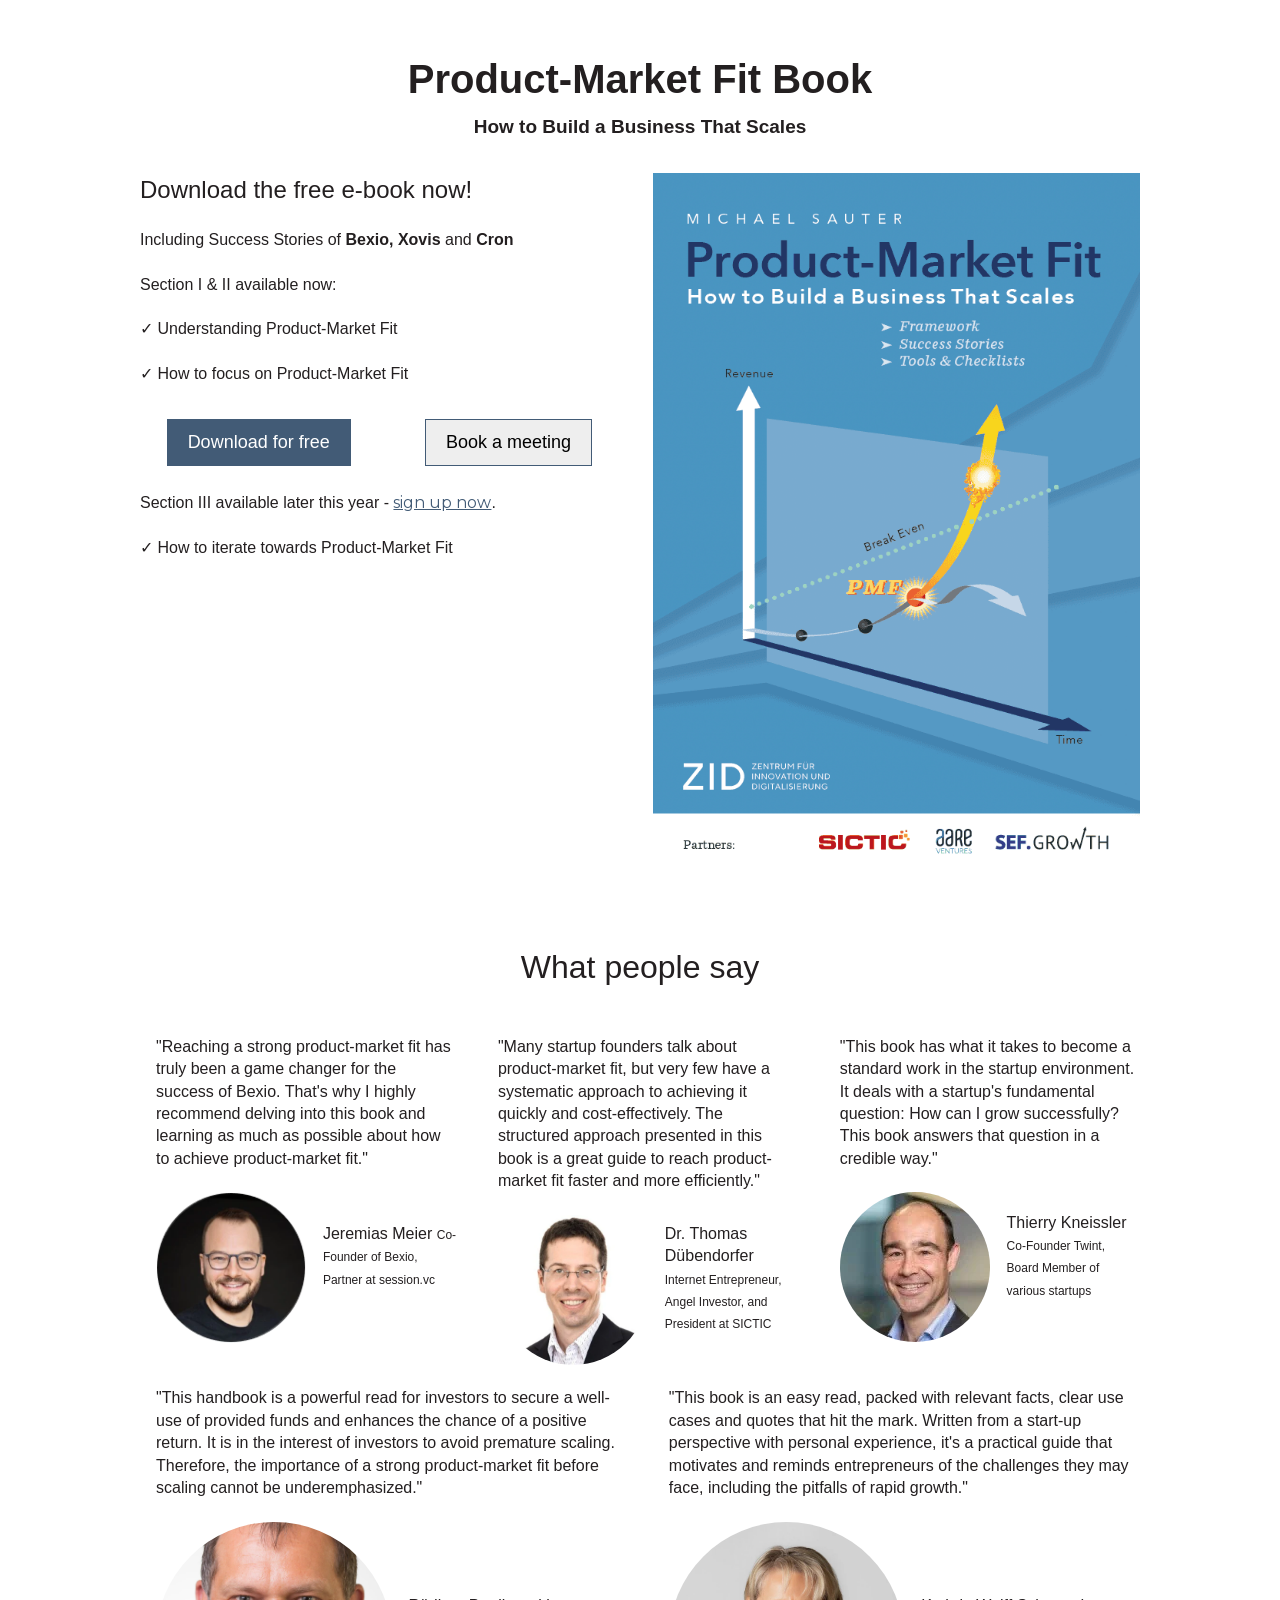
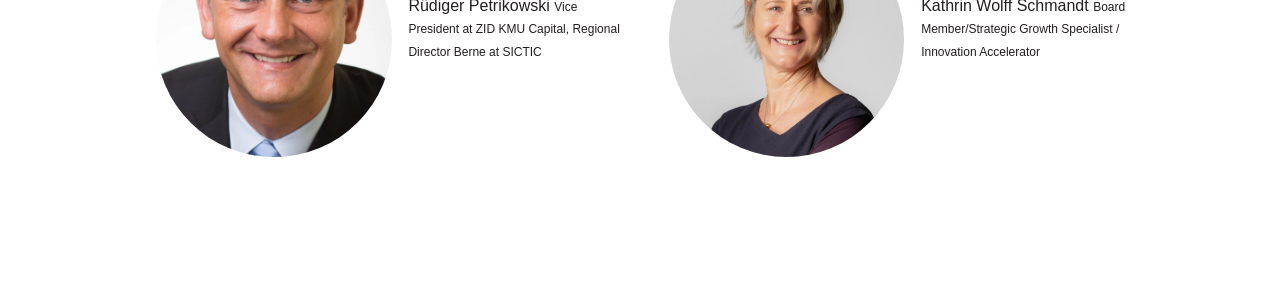
==== index.html @ 85fbc666 "Add website pages and assets Co-Authored-By: Claude Opus 5.5 <noreply@anthropic.com>" ====
<!doctype html>
<html lang="en"><head>
    <meta charset="utf-8">
    
      
    
    
      <title>PMF Factory</title>
    
    
      <link rel="shortcut icon" href="assets/images/Wuerfel.png">
    
    <meta name="description" content="">
    
    
    
    
    
    <meta name="viewport" content="width=device-width, initial-scale=1">

    
    <meta property="og:description" content="">
    <meta property="og:title" content="PMF Factory">
    <meta name="twitter:description" content="">
    <meta name="twitter:title" content="PMF Factory">

    

    
    <style>
a.cta_button{-moz-box-sizing:content-box !important;-webkit-box-sizing:content-box !important;box-sizing:content-box !important;vertical-align:middle}.hs-breadcrumb-menu{list-style-type:none;margin:0px 0px 0px 0px;padding:0px 0px 0px 0px}.hs-breadcrumb-menu-item{float:left;padding:10px 0px 10px 10px}.hs-breadcrumb-menu-divider:before{content:'›';padding-left:10px}.hs-featured-image-link{border:0}.hs-featured-image{float:right;margin:0 0 20px 20px;max-width:50%}@media (max-width: 568px){.hs-featured-image{float:none;margin:0;width:100%;max-width:100%}}.hs-screen-reader-text{clip:rect(1px, 1px, 1px, 1px);height:1px;overflow:hidden;position:absolute !important;width:1px}
</style>

<link rel="stylesheet" href="assets/css/template_main.min.css">
<style>








/* 1a. Containers */


  



  


/* 1b. Colors */







/* 1c. Typography */





























/* 1d. Buttons */




































/* 1e. Forms */











































/* 1f. Icons */
















/* 1g. Cards */











/* 1h. Tables */













/* 1i. Website header */



























/* 1j. Website footer */













/* Drag and drop layout styles */

.dnd-section {
  padding: 60px 20px;
}

/* Padding on blog post sections */

.blog-post-section {
  padding: 60px 0;
}

/* .content-wrapper is used for blog post and system templates and .header-wrapper is used for the website header module */

.dnd-section > .row-fluid,
.content-wrapper,
.header__wrapper {
  max-width: 1000px;
}





html {
  font-size: 16px;
}

body {
  font-family: Montserrat, sans-serif; font-style: normal; font-weight: 400; text-decoration: none;
  background-color: #ffffff;
  color: #231f20;
  font-size: 16px;
}

/* Paragraphs */

p {
  font-family: Montserrat, sans-serif; font-style: normal; font-weight: 400; text-decoration: none;
}

/* Anchors */

a {
  font-weight: 400; text-decoration: underline; font-family: Montserrat, sans-serif; font-style: normal;
  color: #425b76;
}

a:hover,
a:focus {
  font-weight: 400; text-decoration: underline; font-family: Montserrat, sans-serif; font-style: normal;
  color: #415239;
}

a:active {
  font-weight: 400; text-decoration: underline; font-family: Montserrat, sans-serif; font-style: normal;
  color: #91a289;
}

/* Headings */
h1 {
  font-family: 'Source Serif Pro', serif; font-style: normal; font-weight: 600; text-decoration: none;
  color: #231f20;
  font-size: 40px;
  text-transform: none;
}

h2 {
  font-family: 'Source Serif Pro', serif; font-style: normal; font-weight: 600; text-decoration: none;
  color: #231f20;
  font-size: 32px;
  text-transform: none;
}

h3 {
  font-family: 'Source Serif Pro', serif; font-style: normal; font-weight: 600; text-decoration: none;
  color: #231f20;
  font-size: 28px;
  text-transform: none;
}

h4 {
  font-family: 'Source Serif Pro', serif; font-style: normal; font-weight: 600; text-decoration: none;
  color: #231f20;
  font-size: 24px;
  text-transform: none;
}

h5 {
  font-family: 'Source Serif Pro', serif; font-style: normal; font-weight: 600; text-decoration: none;
  color: #231f20;
  font-size: 20px;
  text-transform: none;
}

h6 {
  font-family: 'Source Serif Pro', serif; font-style: normal; font-weight: 600; text-decoration: none;
  color: #231f20;
  font-size: 16px;
  text-transform: none;
}

/* Blockquotes */

blockquote {
  font-family: 'Source Serif Pro', serif; font-style: normal; font-weight: 600; text-decoration: none;
  border-left-color: #f4f0ec;
  color: #231f20;
  font-size: 24px;
}

blockquote > footer {
  font-family: Montserrat, sans-serif; font-style: normal; font-weight: 400; text-decoration: none;
  font-size: 16px;
}

/* Horizontal rules */

hr {
  border-bottom-color: #d7d9e3;
}





/* Primary button */

button,
.button,
.hs-button {
  border: 1px solid #425b76;

  padding-top: 10px;
padding-right: 20px;
padding-bottom: 10px;
padding-left: 20px;

  font-family: Montserrat, sans-serif; font-style: normal; font-weight: 600; text-decoration: none;
  background-color: 

  
  
    
  


  rgba(66, 91, 118, 1.0)

;
  border-radius: 0px;
  color: #ffffff;
  fill: #ffffff;
  font-size: 16px;
  text-transform: none;
}

button:hover,
button:focus,
button:active,
.button:hover,
.button:focus,
.button:active,
.hs-button:hover,
.hs-button:focus,
.hs-button:active {
  border: 1px solid #425b76;

  font-family: Montserrat, sans-serif; font-style: normal; font-weight: 600; text-decoration: none;
  background-color: 

  
  
    
  


  rgba(65, 82, 57, 1.0)

;
  color: #ffffff;
  fill: #ffffff;
}

button:active,
.button:active,
.hs-button:active {
  border: 1px solid #425b76;

  font-family: Montserrat, sans-serif; font-style: normal; font-weight: 600; text-decoration: none;
  background-color: rgba(145, 162, 137, 100);
  border-color: #92abc6;
  color: #ffffff;
  fill: #ffffff;
}

/* Secondary button */

.button.button--secondary,
.hs-delete-data__button,
.hs-download-data__button {
  border: 1px solid #425b76;

  font-family: Montserrat, sans-serif; font-style: normal; font-weight: 600; text-decoration: none;
  background-color: 

  
  
    
  


  rgba(255, 255, 255, 0.0)

;
  border-radius: 0px;
  color: #425b76;
  fill: #425b76;
  text-transform: none;
}

.button.button--secondary:hover,
.button.button--secondary:focus,
.button.button--secondary:active,
.hs-delete-data__button:hover,
.hs-delete-data__button:focus,
.hs-delete-data__button:active,
.hs-download-data__button:hover,
.hs-download-data__button:focus,
.hs-download-data__button:active {
  border: 1px solid #425b76;

  font-family: Montserrat, sans-serif; font-style: normal; font-weight: 600; text-decoration: none;
  background-color: 

  
  
    
  


  rgba(66, 91, 118, 1.0)

;
  color: #ffffff;
  fill: #ffffff;
}

.button.button--secondary:active,
.hs-delete-data__button:active,
.hs-download-data__button:active {
  font-family: Montserrat, sans-serif; font-style: normal; font-weight: 600; text-decoration: none;
  background-color: rgba(146, 171, 198, 100);
  border: 1px solid #425b76;

  border-color: #92abc6;
  color: #ffffff;
  fill: #ffffff;
}

/* Simple button */

.button.button--simple {
  font-weight: 400; text-decoration: underline; font-family: Montserrat, sans-serif; font-style: normal;
  color: #425b76;
  fill: #425b76;
}

.button.button--simple:hover,
.button.button--simple:focus {
  font-weight: 400; text-decoration: underline; font-family: Montserrat, sans-serif; font-style: normal;
  color: #415239;
  fill: #415239;
}

.button.button--simple:active {
  font-weight: 400; text-decoration: underline; font-family: Montserrat, sans-serif; font-style: normal;
  color: #91a289;
  fill: #91a289;
}

/* Button sizing */

.button.button--small {
  padding-top: 10px;
padding-right: 20px;
padding-bottom: 10px;
padding-left: 20px;

  font-size: 14px;
}

.button.button--large {
  padding-top: 10px;
padding-right: 20px;
padding-bottom: 10px;
padding-left: 20px;

  font-size: 18px;
}





/* Form */

:root {
  --hsf-global__font-family: Montserrat;
  --hsf-global__font-size: 1rem;
  --hsf-global__color: #231f20;
}

form {
  border: 1px none #f4f0ec;

  padding: 45px;

  background-color: 

  
  
    
  


  rgba(244, 240, 236, 1.0)

;
  border-radius: 0px;
}

:root {
  --hsf-background__background-color: 

  
  
    
  


  rgba(244, 240, 236, 1.0)

;
  --hsf-background__padding: 45px;
  --hsf-background__border-style: none;
  --hsf-background__border-color: #f4f0ec;
  --hsf-background__border-radius: 0px;
  --hsf-background__border-width: 1px;
}

/* Form title */

.form-title {
  border: 1px none #425b76;

  padding: 25px;

  font-family: 'Source Serif Pro', serif; font-style: normal; font-weight: 600; text-decoration: none;
  background-color: 

  
  
    
  


  rgba(66, 91, 118, 1.0)

;
  border-top-left-radius: 0px;
  border-top-right-radius: 0px;
  color: #ffffff;
  font-size: 28px;
  text-transform: ;
}

/* Labels */

form label {
  padding-top: 6px;
padding-right: 0px;
padding-bottom: 6px;
padding-left: 0px;

  font-family: Montserrat, sans-serif; font-style: normal; font-weight: normal; text-decoration: none;
  color: #231f20;
  font-size: 16px;
}

:root {
  --hsf-field-label__font-family: Montserrat;
  --hsf-field-label__font-size: 16px;
  --hsf-field-label__color: #231f20;
  --hsf-erroralert__font-family: var(--hsf-field-label__font-family);
}

/* Help text */

form legend {
  font-family: Montserrat, sans-serif; font-style: normal; font-weight: 400; text-decoration: none;
  color: #231f20;
  font-size: 14px;
}

:root {
  --hsf-field-description__font-family: Montserrat;
  --hsf-field-description__color: #231f20;
  --hsf-field-footer__font-family: var(--hsf-field-description__font-family);
  --hsf-field-footer__color: var(--hsf-field-description__color);
}

/* Form fields */

form input[type='text'],
form input[type='email'],
form input[type='password'],
form input[type='tel'],
form input[type='number'],
form input[type='search'],
form select,
form textarea {
  border: 1px none #d7d9e3;

  padding: 10px;

  font-family: Montserrat, sans-serif; font-style: normal; font-weight: 400; text-decoration: none;
  background-color: 

  
  
    
  


  rgba(255, 255, 255, 1.0)

;
  border-radius: 0px;
  color: #231f20;
  font-size: 16px;
}

:root {
  --hsf-field-input__font-family: Montserrat;
  --hsf-field-input__color: #231f20;
  --hsf-field-input__background-color: 

  
  
    
  


  rgba(255, 255, 255, 1.0)

;
  --hsf-field-input__border-color: #d7d9e3;
  --hsf-field-input__border-width: 1px;
  --hsf-field-input__border-style: none;
  --hsf-field-input__border-radius: 0px;
  --hsf-field-input__padding: 10px;

  /* Textarea */
  --hsf-field-textarea__font-family: var(--hsf-field-input__font-family);
  --hsf-field-textarea__color: var(--hsf-field-input__color);
  --hsf-field-textarea__background-color: var(--hsf-field-input__background-color);
  --hsf-field-textarea__border-color: var(--hsf-field-input__border-color);
  --hsf-field-textarea__border-style: var(--hsf-field-input__border-style);
  --hsf-field-textarea__border-radius: var(--hsf-field-input__border-radius);
  --hsf-field-textarea__padding: var(--hsf-field-input__padding);

  /* Checkbox */
  --hsf-field-checkbox__padding: 8px;
  --hsf-field-checkbox__background-color: var(--hsf-field-input__background-color);
  --hsf-field-checkbox__color: var(--hsf-field-input__color);
  --hsf-field-checkbox__border-color: #959494;
  --hsf-field-checkbox__border-width: 1px 1px 1px 1px;
  --hsf-field-checkbox__border-style: solid;

  /* Radio */
  --hsf-field-radio__padding: 8px;
  --hsf-field-radio__background-color: var(--hsf-field-input__background-color);
  --hsf-field-radio__color: var(--hsf-field-input__color);
  --hsf-field-radio__border-color: #959494;
  --hsf-field-radio__border-width: 1px 1px 1px 1px;
  --hsf-field-radio__border-style: solid;
}

/* Form fields - placeholders */

::-webkit-input-placeholder {
  color: #d7d9e3;
}

::-moz-placeholder {
  color: #d7d9e3;
}

:-ms-input-placeholder {
  color: #d7d9e3;
}

:-moz-placeholder {
  color: #d7d9e3;
}

::placeholder {
  color: #d7d9e3;
}

:root {
  --hsf-field-input__placeholder-color: #d7d9e3;
}

/* Form fields - date picker */

form .hs-dateinput:before {
  right: 10px;
}

form .pika-table thead th {
  background-color: 

  
  
    
  


  rgba(66, 91, 118, 1.0)

;
  color: #ffffff;
}

form td.is-today .pika-button {
  color: #231f20;
}

form .is-selected .pika-button {
  background-color: #f4f0ec;
  color: #231f20;
}

form .pika-button:hover {
  background-color: #425b76 !important;
}

/* Headings and text */

form .hs-richtext,
form .hs-richtext *,
form .hs-richtext p,
form .hs-richtext h1,
form .hs-richtext h2,
form .hs-richtext h3,
form .hs-richtext h4,
form .hs-richtext h5,
form .hs-richtext h6 {
  font-family: Montserrat, sans-serif; font-style: normal; font-weight: 400; text-decoration: none;
  color: #231f20;
}

form .hs-richtext a {
  font-family: Montserrat, sans-serif; font-style: normal; font-weight: 400; text-decoration: none;
  color: #231f20;
}

:root {
  --hsf-heading__font-family: Montserrat;
  --hsf-heading__color: #231f20;
  --hsf-heading__text-shadow: none;
  --hsf-richtext__font-family: Montserrat;
  --hsf-richtext__font-size: 1rem;
  --hsf-richtext__color: #231f20;
  --hsf-field-footer__font-family: var(--hsf-field-description__font-family);
  --hsf-field-footer__color: var(--hsf-field-description__color);
}

/* GDPR */

form .legal-consent-container,
form .legal-consent-container .hs-richtext,
form .legal-consent-container .hs-richtext p {
  font-family: Montserrat, sans-serif; font-style: normal; font-weight: 400; text-decoration: none;
  color: #231f20;
  font-size: 14px;
}

/* Submit button */



  form input[type='submit'],
  form .hs-button,
  form .hs-subscriptions-primary-button {
    border: 1px solid #425b76;

    font-family: Montserrat, sans-serif; font-style: normal; font-weight: 600; text-decoration: none;
    background-color: 

  
  
    
  


  rgba(66, 91, 118, 1.0)

;
    border-radius: 0px;
    color: #ffffff;
    text-transform: none;
  }

  form input[type='submit']:hover,
  form input[type='submit']:focus,
  form .hs-button:hover,
  form .hs-button:focus,
  form .hs-subscriptions-primary-button:hover,
  form .hs-subscriptions-primary-button:focus {
    border: 1px solid #425b76;

    font-family: Montserrat, sans-serif; font-style: normal; font-weight: 600; text-decoration: none;
    background-color: 

  
  
    
  


  rgba(65, 82, 57, 1.0)

;
    color: #ffffff;
  }

  form input[type='submit']:active,
  form .hs-button:active,
  form .hs-subscriptions-primary-button:active {
    border: 1px solid #425b76;

    font-family: Montserrat, sans-serif; font-style: normal; font-weight: 600; text-decoration: none;
    background-color: rgba(145, 162, 137, 100);
    border-color: #92abc6;
    color: #ffffff;
  }

  :root {
    --hsf-button__font-family: Montserrat;
    --hsf-button__color: #ffffff;
    --hsf-button__background-color: 

  
  
    
  


  rgba(66, 91, 118, 1.0)

;
    --hsf-button__background-image: none;
    --hsf-button__border-width: 1px;
    --hsf-button__border-style: solid;
    --hsf-button__border-color: #425b76;
    --hsf-button__border-radius: 0px;
    --hsf-button__box-shadow: none;
    --hsf-button--hover__color: #ffffff;
    --hsf-button--hover__background-color: 

  
  
    
  


  rgba(65, 82, 57, 1.0)

;
    --hsf-button--hover__border-color: #425b76;
    --hsf-button--focus__color: #ffffff;
    --hsf-button--focus__background-color: 

  
  
    
  


  rgba(65, 82, 57, 1.0)

;
    --hsf-button--focus__border-color: #425b76;
  }





  form input[type='submit'],
  form .hs-button {
    padding-top: 10px;
padding-right: 20px;
padding-bottom: 10px;
padding-left: 20px;

    font-size: 16px;
  }

  :root {
    --hsf-button__font-size: 16px;
    --hsf-button__padding: 10px;
  }



/* Inline thank you message */

.submitted-message {
  border: 1px none #f4f0ec;

  padding: 45px;

  background-color: 

  
  
    
  


  rgba(244, 240, 236, 1.0)

;
  border-radius: 0px;
}





/* Default icon (regular/dark) */

.icon {
  padding: 15px;

  background-color: 

  
  
    
  


  rgba(115, 78, 54, 1.0)

;
}

.icon svg {
  fill: #ffffff;
  height: 16px;
  width: 16px;
}

/* Light icon */

.icon--light .icon {
  background-color: 

  
  
    
  


  rgba(255, 255, 255, 1.0)

;
}

.icon--light svg {
  fill: #734e36;
}

/* Size */

.icon--small svg {
  height: 12px;
  width: 12px;
}

.icon--small .icon {
  padding: 10px;

}

.icon--large svg {
  height: 24px;
  width: 24px;
}

.icon--large .icon {
  padding: 25px;

}





/* Table */

table {
  border: 1px solid #d7d9e3;

  background-color: 

  
  
    
  


  rgba(255, 255, 255, 1.0)

;
}

/* Table cells */

th,
td {
  border: 1px solid #d7d9e3;

  padding: 10px;

  color: #231f20;
}

/* Table header */

thead th,
thead td {
  background-color: 

  
  
    
  


  rgba(66, 91, 118, 1.0)

;
  color: #ffffff;
}

/* Table footer */

tfoot th,
tfoot td {
  background-color: 

  
  
    
  


  rgba(244, 240, 236, 1.0)

;
  color: #231f20;
}





/* Header container */

.header {
  background-color: 

  
  
    
  


  rgba(255, 255, 255, 1.0)

;
}

/* Header content color */

.header p,
.header h1,
.header h2,
.header h3,
.header h4,
.header h5,
.header h6,
.header a:not(.button),
.header span,
.header div,
.header li,
.header blockquote,
.header .tabs__tab,
.header .tabs__tab:hover,
.header .tabs__tab:focus,
.header .tabs__tab:active {
  color: #231f20;
}

/* Header top bar */

.header__top {
  background-color: 

  
  
    
  


  rgba(244, 240, 236, 1.0)

;
}

/* Language switcher */

.header__language-switcher-current-label > span {
  font-family: Montserrat, sans-serif; font-style: normal; font-weight: 400; text-decoration: none;
  color: #231f20;
  font-size: 16px;
  text-transform: none;
}

.header__language-switcher:hover .header__language-switcher-current-label > span,
.header__language-switcher:focus .header__language-switcher-current-label > span {
  font-family: Montserrat, sans-serif; font-style: normal; font-weight: 400; text-decoration: none;
  color: #000000;
}

.header__language-switcher-child-toggle svg {
  fill: #231f20;
}

/* Language switcher - submenu */

.header__language-switcher .lang_list_class {
  border-color: #d7d9e3;
}

.header__language-switcher .lang_list_class li {
  background-color: 

  
  
    
  


  rgba(255, 255, 255, 1.0)

;
}

.header__language-switcher .lang_list_class a:not(.button) {
  font-family: Montserrat, sans-serif; font-style: normal; font-weight: 400; text-decoration: none;
  color: #231f20;
  font-size: 16px;
  text-transform: none;
}

.header__language-switcher .lang_list_class a:hover,
.header__language-switcher .lang_list_class a:focus {
  background-color: 

  
  
    
  


  rgba(255, 255, 255, 1.0)

;
  color: #000000;
}

.header__language-switcher .lang_list_class a:active {
  background-color: 

  
  
    
  


  rgba(255, 255, 255, 1.0)

;
}

/* Header bottom */

.header__bottom {
  background-color: 

  
  
    
  


  rgba(255, 255, 255, 1.0)

;
}

/* Logo */

.header__logo-company-name {
  font-family: 'Source Serif Pro', serif; font-style: normal; font-weight: 600; text-decoration: none;
  color: #231f20;
  font-size: 40px;
  text-transform: none;
}

/* Menu */

@media (max-width: 767px) {
  .header__menu--mobile {
    background-color: 

  
  
    
  


  rgba(255, 255, 255, 1.0)

;
  }
}

/* Menu items */

.header__menu-link {
  font-family: Montserrat, sans-serif; font-style: normal; font-weight: 400; text-decoration: none;
  font-size: 16px;
  text-transform: none;
}

@media (max-width: 767px) {
  .header__menu-item--depth-1 {
    border-top: 1px solid #d7d9e3;
  }
}

/* Menu items - top level */

.header__menu-item--depth-1 > .header__menu-link:not(.button) {
  color: #231f20;
}

.header__menu-item--depth-1 > .header__menu-link:hover,
.header__menu-item--depth-1 > .header__menu-link:focus {
  font-family: Montserrat, sans-serif; font-style: normal; font-weight: 400; text-decoration: none;
  color: #000000;
}

.header__menu-item--depth-1 > .header__menu-link:active {
  font-family: Montserrat, sans-serif; font-style: normal; font-weight: 400; text-decoration: none;
  color: #505050;
}

.header__menu-item--depth-1 > .header__menu-link--active-link:not(.button) {
  font-family: Montserrat, sans-serif; font-style: normal; font-weight: 400; text-decoration: none;
  color: #000000;
}

.header__menu-item--depth-1 .header__menu-child-toggle svg {
  fill: #231f20;
}

/* Menu items - submenus */

.header__menu-submenu {
  background-color: 

  
  
    
  


  rgba(255, 255, 255, 1.0)

;
  border-color: #d7d9e3;
}

.header__menu-submenu .header__menu-link:not(.button) {
  color: #231f20;
}

.header__menu-submenu .header__menu-item:hover,
.header__menu-submenu .header__menu-item:focus {
  background-color: 

  
  
    
  


  rgba(255, 255, 255, 1.0)

;
}

.header__menu-submenu .header__menu-link:hover,
.header__menu-submenu .header__menu-link:focus {
  font-family: Montserrat, sans-serif; font-style: normal; font-weight: 400; text-decoration: none;
  color: #000000;
}

.header__menu-submenu .header__menu-link:active {
  background-color: 

  
  
    
  


  rgba(255, 255, 255, 1.0)

;
}

.header__menu-submenu .header__menu-link--active-link:not(.button) {
  color: ;
  background-color: 

  
  
    
  


  rgba(255, 255, 255, 1.0)

;
}

/* Menu icons */

.header__menu-toggle svg {
  fill: #231f20;
}





/* Footer container */

.footer {
  background-color: 

  
  
    
  


  rgba(255, 255, 255, 1.0)

;
}

/* Footer content color */

.footer h1,
.footer h2,
.footer h3,
.footer h4,
.footer h5,
.footer h6,
.footer p,
.footer a:not(.button),
.footer span,
.footer div,
.footer li,
.footer blockquote,
.footer .tabs__tab,
.footer .tabs__tab:hover,
.footer .tabs__tab:focus,
.footer .tabs__tab:active {
  color: #231f20;
}

.footer hr {
  border-bottom-color: #231f20 !important;
}

/* Footer menu */

.footer .hs-menu-wrapper a {
  font-family: Montserrat, sans-serif; font-style: normal; font-weight: normal; text-decoration: none;
  color: #231f20;
  font-size: 16px;
  text-transform: none;
}

.footer .hs-menu-wrapper a:hover,
.footer .hs-menu-wrapper a:focus {
  font-family: Montserrat, sans-serif; font-style: normal; font-weight: normal; text-decoration: none;
  color: #000000;
}

.footer .hs-menu-wrapper a:active {
  font-family: Montserrat, sans-serif; font-style: normal; font-weight: normal; text-decoration: none;
  color: #505050;
}

.footer .hs-menu-wrapper .active > a {
  font-weight: bold; text-decoration: underline; font-family: Montserrat, sans-serif; font-style: normal;
  color: #000000;
}






/* Dark card */

.card--dark {
  border: 1px solid #231f20;

  background-color: 

  
  
    
  


  rgba(35, 31, 32, 1.0)

;
  border-radius: 0px;
  color: #ffffff;
}

.card--dark summary,
.card--dark p,
.card--dark h1,
.card--dark h2,
.card--dark h3,
.card--dark h4,
.card--dark h5,
.card--dark h6,
.card--dark a:not(.button),
.card--dark span,
.card--dark div,
.card--dark li,
.card--dark blockquote {
  color: #ffffff;
}

/* Light card */

.card--light {
  border: 1px solid #d7d9e3;

  background-color: 

  
  
    
  


  rgba(255, 255, 255, 1.0)

;
  border-radius: 0px;
  color: #231f20;
}

.card--light summary,
.card--light p,
.card--light h1,
.card--light h2,
.card--light h3,
.card--light h4,
.card--light h5,
.card--light h6,
.card--light a:not(.button),
.card--light span,
.card--light div,
.card--light li,
.card--light blockquote {
  color: #231f20;
}





/* Error templates */

.error-page:before {
  font-family: Montserrat, sans-serif; font-style: normal; font-weight: 400; text-decoration: none;
}

/* System templates */

#email-prefs-form,
#email-prefs-form h1,
#email-prefs-form h2 {
  color: #231f20;
}

/* Search template */

.hs-search-results__title {
  font-size: 32px;
}

/* Backup unsubscribe template */

.backup-unsubscribe input[type='email'] {
  font-size: 16px !important;
  padding: 10px!important;
;
}





/* Accordion */

.accordion__summary,
.accordion__summary:before {
  font-family: 'Source Serif Pro', serif; font-style: normal; font-weight: 600; text-decoration: none;
  font-size: 24px;
}

.card--dark .accordion__summary:before {
  color: #ffffff;
}

.card--light .accordion__summary:before {
  color: #231f20;
}

/* Blog listing, recent posts, related posts, and blog post */

.blog-listing__post-title {
  text-transform: none;
}

.blog-listing__post-title-link {
  font-family: 'Source Serif Pro', serif; font-style: normal; font-weight: 600; text-decoration: none;
  color: #231f20;
}

.blog-listing__post-title-link:hover,
.blog-listing__post-title-link:focus {
  font-family: 'Source Serif Pro', serif; font-style: normal; font-weight: 600; text-decoration: none;
  color: #000000;
}

.blog-listing__post-title-link:active {
  font-family: 'Source Serif Pro', serif; font-style: normal; font-weight: 600; text-decoration: none;
  color: #736f70;
}

.blog-listing__post-tag {
  color: #231f20;
}

.blog-listing__post-tag:hover,
.blog-listing__post-tag:focus {
  color: #000000;
}

.blog-listing__post-tag:active {
  color: #736f70;
}

.blog-listing__post-author-name,
.blog-post__author-name {
  color: #231f20;
}

.blog-listing__post-author-name :hover,
.blog-listing__post-author-name :focus,
.blog-post__author-name:hover,
.blog-post__author-name:focus {
  color: #000000;
}

.blog-listing__post-author-name :active,
.blog-post__author-name:active {
  color: #736f70;
}

/* Image gallery */

.image-gallery__close-button-icon:hover,
.image-gallery__close-button-icon:focus {
  background-color: rgba(35, 0, 0, 1.0);
}

.image-gallery__close-button-icon:active {
  background-color: rgba(195, 158, 134, 1.0);
}

.icon--light .image-gallery__close-button-icon:hover,
.icon--light .image-gallery__close-button-icon:focus {
  background-color: rgba(175, 175, 175, 1.0);
}

.icon--light .image-gallery__close-button-icon:active {
  background-color: rgba(255, 255, 255, 1.0);
}

/* Pagination */

.pagination__link-icon svg {
  fill: #425b76;
  height: 16px;
  width: 16px;
}

.pagination__link:hover .pagination__link-icon svg,
.pagination__link:focus .pagination__link-icon svg {
  fill: #415239;
}

.pagination__link:active .pagination__link-icon svg {
  fill: #92abc6;
}

.pagination__link--active {
  border-color: #d7d9e3
}

/* Pricing card */

.pricing-card__heading {
  background-color: #425b76;
}

/* Social follow and social sharing */

.social-follow__icon:hover,
.social-follow__icon:focus,
.social-sharing__icon:hover,
.social-sharing__icon:focus {
  background-color: rgba(35, 0, 0, 1.0);
}

.social-follow__icon:active,
.social-sharing__icon:active {
  background-color: rgba(195, 158, 134, 1.0);
}

.icon--light .social-follow__icon:hover,
.icon--light .social-follow__icon:focus,
.icon--light .social-sharing__icon:hover,
.icon--light .social-sharing__icon:focus {
  background-color: rgba(175, 175, 175, 1.0);
}

.icon--light .social-follow__icon:active,
.icon--light .social-sharing__icon:active {
  background-color: rgba(255, 255, 255, 1.0);
}

/* Tabs */

.tabs__tab,
.tabs__tab:hover,
.tabs__tab:focus,
.tabs__tab:active {
  border-color: #231f20;
  color: #231f20;
}

/* cs_metrics -- default module */
.cs-metric .cs-metric__data {
  font-family: Source Serif Pro;
}

</style>


<style>
#hs_cos_wrapper_widget_1725006670755 .button-wrapper { text-align:CENTER; }

#hs_cos_wrapper_widget_1725006670755 .button {
  border-radius:px;
  font-family:tahoma,arial,helvetica,sans-serif;
  font-style:normal;
  font-weight:normal;
  text-decoration:none;
}

#hs_cos_wrapper_widget_1725006670755 .button:hover,
#hs_cos_wrapper_widget_1725006670755 .button:focus {}

#hs_cos_wrapper_widget_1725006670755 .button:active {}

</style>


<style>
#hs_cos_wrapper_module_1725006735718 .button-wrapper { text-align:CENTER; }

#hs_cos_wrapper_module_1725006735718 .button {
  background-color:rgba(238,238,238,1.0);
  border-radius:px;
  color:#000000;
  font-family:tahoma,arial,helvetica,sans-serif;
  font-style:normal;
  font-weight:normal;
  text-decoration:none;
}

#hs_cos_wrapper_module_1725006735718 .button:hover,
#hs_cos_wrapper_module_1725006735718 .button:focus {}

#hs_cos_wrapper_module_1725006735718 .button:active {}

</style>

<link rel="stylesheet" href="assets/css/module_testimonial.min.css">

<style>
#hs_cos_wrapper_module_17250061864897 .testimonial {
  background-color:rgba(#null,0.0);
  border-radius:px;
}

#hs_cos_wrapper_module_17250061864897 .testimonial__footer { justify-content:center; }

#hs_cos_wrapper_module_17250061864897 .testimonial__author-image { border-radius:px; }

</style>


<style>
#hs_cos_wrapper_module_1725007044685 .testimonial {
  background-color:rgba(#null,0.0);
  border-radius:px;
}

#hs_cos_wrapper_module_1725007044685 .testimonial__author-image { border-radius:px; }

</style>


<style>
#hs_cos_wrapper_module_1761994920330 .testimonial {
  background-color:rgba(#null,0.0);
  border-radius:px;
}

#hs_cos_wrapper_module_1761994920330 .testimonial__footer { justify-content:center; }

#hs_cos_wrapper_module_1761994920330 .testimonial__author-image { border-radius:px; }

</style>


<style>
#hs_cos_wrapper_module_1725007055419 .testimonial {
  background-color:rgba(#null,0.0);
  border-radius:px;
}

#hs_cos_wrapper_module_1725007055419 .testimonial__author-image { border-radius:px; }

</style>


<style>
#hs_cos_wrapper_module_1725007053725 .testimonial {
  background-color:rgba(#null,0.0);
  border-radius:px;
}

#hs_cos_wrapper_module_1725007053725 .testimonial__author-image { border-radius:px; }

</style>

<style>
  @font-face {
    font-family: "Source Serif Pro";
    font-weight: 600;
    font-style: normal;
    font-display: swap;
    src: url("assets/fonts/Source_Serif_Pro/600.woff2") format("woff2");
  }
  @font-face {
    font-family: "Source Serif Pro";
    font-weight: 400;
    font-style: normal;
    font-display: swap;
    src: url("assets/fonts/Source_Serif_Pro/regular.woff2") format("woff2");
  }
  @font-face {
    font-family: "Source Serif Pro";
    font-weight: 700;
    font-style: normal;
    font-display: swap;
    src: url("assets/fonts/Source_Serif_Pro/700.woff2") format("woff2");
  }
  @font-face {
    font-family: "Montserrat";
    font-weight: 700;
    font-style: normal;
    font-display: swap;
    src: url("assets/fonts/Montserrat/700.woff2") format("woff2");
  }
  @font-face {
    font-family: "Montserrat";
    font-weight: 400;
    font-style: normal;
    font-display: swap;
    src: url("assets/fonts/Montserrat/regular.woff2") format("woff2");
  }
  @font-face {
    font-family: "Montserrat";
    font-weight: 600;
    font-style: normal;
    font-display: swap;
    src: url("assets/fonts/Montserrat/600.woff2") format("woff2");
  }
</style>

<!-- Editor Styles -->
<style id="hs_editor_style" type="text/css">
#hs_cos_wrapper_widget_1725005194395  { display: block !important; font-family: Tahoma, Geneva, sans-serif !important; line-height: 19.4px !important; padding-bottom: 10px !important; padding-top: 10px !important; text-align: center !important }
#hs_cos_wrapper_widget_1725005194395  p , #hs_cos_wrapper_widget_1725005194395  li , #hs_cos_wrapper_widget_1725005194395  span , #hs_cos_wrapper_widget_1725005194395  label , #hs_cos_wrapper_widget_1725005194395  h1 , #hs_cos_wrapper_widget_1725005194395  h2 , #hs_cos_wrapper_widget_1725005194395  h3 , #hs_cos_wrapper_widget_1725005194395  h4 , #hs_cos_wrapper_widget_1725005194395  h5 , #hs_cos_wrapper_widget_1725005194395  h6  { font-family: Tahoma, Geneva, sans-serif !important; line-height: 19.4px !important }
#hs_cos_wrapper_widget_1725005200542  { display: block !important; font-family: Tahoma, Geneva, sans-serif !important; font-size: 19px !important; line-height: 10.6px !important; text-align: center !important }
#hs_cos_wrapper_widget_1725005200542  p , #hs_cos_wrapper_widget_1725005200542  li , #hs_cos_wrapper_widget_1725005200542  span , #hs_cos_wrapper_widget_1725005200542  label , #hs_cos_wrapper_widget_1725005200542  h1 , #hs_cos_wrapper_widget_1725005200542  h2 , #hs_cos_wrapper_widget_1725005200542  h3 , #hs_cos_wrapper_widget_1725005200542  h4 , #hs_cos_wrapper_widget_1725005200542  h5 , #hs_cos_wrapper_widget_1725005200542  h6  { font-family: Tahoma, Geneva, sans-serif !important; font-size: 19px !important; line-height: 10.6px !important }
#hs_cos_wrapper_dnd_area-module-5  { display: block !important; padding-bottom: 11px !important }
#hs_cos_wrapper_module_1725006706451  { display: block !important; padding-top: 26px !important }
#hs_cos_wrapper_dnd_area-module-3  { border-radius: 10px !important; display: block !important }
#hs_cos_wrapper_widget_1725005194395  { display: block !important; font-family: Tahoma, Geneva, sans-serif !important; line-height: 19.4px !important; padding-bottom: 10px !important; padding-top: 10px !important; text-align: center !important }
#hs_cos_wrapper_widget_1725005194395  p , #hs_cos_wrapper_widget_1725005194395  li , #hs_cos_wrapper_widget_1725005194395  span , #hs_cos_wrapper_widget_1725005194395  label , #hs_cos_wrapper_widget_1725005194395  h1 , #hs_cos_wrapper_widget_1725005194395  h2 , #hs_cos_wrapper_widget_1725005194395  h3 , #hs_cos_wrapper_widget_1725005194395  h4 , #hs_cos_wrapper_widget_1725005194395  h5 , #hs_cos_wrapper_widget_1725005194395  h6  { font-family: Tahoma, Geneva, sans-serif !important; line-height: 19.4px !important }
#hs_cos_wrapper_widget_1725005200542  { display: block !important; font-family: Tahoma, Geneva, sans-serif !important; font-size: 19px !important; line-height: 10.6px !important; text-align: center !important }
#hs_cos_wrapper_widget_1725005200542  p , #hs_cos_wrapper_widget_1725005200542  li , #hs_cos_wrapper_widget_1725005200542  span , #hs_cos_wrapper_widget_1725005200542  label , #hs_cos_wrapper_widget_1725005200542  h1 , #hs_cos_wrapper_widget_1725005200542  h2 , #hs_cos_wrapper_widget_1725005200542  h3 , #hs_cos_wrapper_widget_1725005200542  h4 , #hs_cos_wrapper_widget_1725005200542  h5 , #hs_cos_wrapper_widget_1725005200542  h6  { font-family: Tahoma, Geneva, sans-serif !important; font-size: 19px !important; line-height: 10.6px !important }
#hs_cos_wrapper_dnd_area-module-3  { border-radius: 10px !important; display: block !important }
#hs_cos_wrapper_dnd_area-module-5  { display: block !important; padding-bottom: 11px !important }
#hs_cos_wrapper_module_1725006706451  { display: block !important; padding-top: 26px !important }
/* HubSpot Non-stacked Media Query Styles */
@media (min-width:768px) {
  .dnd_area-row-0-vertical-alignment > .row-fluid {
    display: -ms-flexbox !important;
    -ms-flex-direction: row;
    display: flex !important;
    flex-direction: row;
  }
  .dnd_area-row-1-vertical-alignment > .row-fluid {
    display: -ms-flexbox !important;
    -ms-flex-direction: row;
    display: flex !important;
    flex-direction: row;
  }
  .cell_1724851847345-vertical-alignment {
    display: -ms-flexbox !important;
    -ms-flex-direction: column !important;
    -ms-flex-pack: center !important;
    display: flex !important;
    flex-direction: column !important;
    justify-content: center !important;
  }
  .cell_1724851847345-vertical-alignment > div {
    flex-shrink: 0 !important;
  }
  .cell_1725005748386-vertical-alignment {
    display: -ms-flexbox !important;
    -ms-flex-direction: column !important;
    -ms-flex-pack: start !important;
    display: flex !important;
    flex-direction: column !important;
    justify-content: flex-start !important;
  }
  .cell_1725005748386-vertical-alignment > div {
    flex-shrink: 0 !important;
  }
  .dnd_area-column-4-vertical-alignment {
    display: -ms-flexbox !important;
    -ms-flex-direction: column !important;
    -ms-flex-pack: start !important;
    display: flex !important;
    flex-direction: column !important;
    justify-content: flex-start !important;
  }
  .dnd_area-column-4-vertical-alignment > div {
    flex-shrink: 0 !important;
  }
}
/* HubSpot Styles (default) */
.dnd_area-row-0-padding {
  padding-bottom: 0px !important;
}
.dnd_area-row-1-padding {
  padding-top: 18px !important;
  padding-bottom: 10px !important;
}
.dnd_area-module-5-hidden {
  display: block !important;
}
.module_1725006706451-hidden {
  display: block !important;
}
.cell_17250061864893-row-0-margin {
  margin-bottom: 22px !important;
}
.footer-row-0-padding {
  padding-top: 30px !important;
  padding-bottom: 30px !important;
}
/* HubSpot Styles (mobile) */
@media (max-width: 767px) {
  .dnd_area-module-3-hidden {
    display: none !important;
  }
}
</style>
    

    
    <link rel="canonical" href="https://www.pmf-factory.com">


<meta property="og:url" content="https://www.pmf-factory.com">
<meta name="twitter:card" content="summary">
<meta http-equiv="content-language" content="en">






  <meta name="generator" content="HubSpot"></head>
  <body>
    <div class="body-wrapper   hs-content-id-113779953608 hs-landing-page hs-page ">
      


      
      <main id="main-content">
        
<div class="container-fluid">
<div class="row-fluid-wrapper">
<div class="row-fluid">
<div class="span12 widget-span widget-type-cell " style="" data-widget-type="cell" data-x="0" data-w="12">

<div class="row-fluid-wrapper row-depth-1 row-number-1 dnd_area-row-0-vertical-alignment dnd-section dnd_area-row-0-padding">
<div class="row-fluid ">
<div class="span12 widget-span widget-type-cell cell_1724851847345-vertical-alignment dnd-column" style="" data-widget-type="cell" data-x="0" data-w="12">

<div class="row-fluid-wrapper row-depth-1 row-number-2 dnd-row">
<div class="row-fluid ">
<div class="span12 widget-span widget-type-custom_widget dnd-module" style="" data-widget-type="custom_widget" data-x="0" data-w="12">
<div id="hs_cos_wrapper_widget_1725005194395" class="hs_cos_wrapper hs_cos_wrapper_widget hs_cos_wrapper_type_module widget-type-header" style="" data-hs-cos-general-type="widget" data-hs-cos-type="module">



<span id="hs_cos_wrapper_widget_1725005194395_" class="hs_cos_wrapper hs_cos_wrapper_widget hs_cos_wrapper_type_header" style="" data-hs-cos-general-type="widget" data-hs-cos-type="header"><h1>Product-Market Fit Book</h1></span></div>

</div><!--end widget-span -->
</div><!--end row-->
</div><!--end row-wrapper -->

<div class="row-fluid-wrapper row-depth-1 row-number-3 dnd-row">
<div class="row-fluid ">
<div class="span12 widget-span widget-type-custom_widget dnd-module" style="" data-widget-type="custom_widget" data-x="0" data-w="12">
<div id="hs_cos_wrapper_widget_1725005200542" class="hs_cos_wrapper hs_cos_wrapper_widget hs_cos_wrapper_type_module widget-type-header" style="" data-hs-cos-general-type="widget" data-hs-cos-type="module">



<span id="hs_cos_wrapper_widget_1725005200542_" class="hs_cos_wrapper hs_cos_wrapper_widget hs_cos_wrapper_type_header" style="" data-hs-cos-general-type="widget" data-hs-cos-type="header"><h3>How to Build a Business That Scales</h3></span></div>

</div><!--end widget-span -->
</div><!--end row-->
</div><!--end row-wrapper -->

</div><!--end widget-span -->
</div><!--end row-->
</div><!--end row-wrapper -->

<div class="row-fluid-wrapper row-depth-1 row-number-4 dnd_area-row-1-padding dnd_area-row-1-vertical-alignment dnd-section">
<div class="row-fluid ">
<div class="span6 widget-span widget-type-cell dnd_area-column-4-vertical-alignment dnd-column" style="" data-widget-type="cell" data-x="0" data-w="6">

<div class="row-fluid-wrapper row-depth-1 row-number-5 dnd-row">
<div class="row-fluid ">
<div class="span12 widget-span widget-type-custom_widget dnd_area-module-5-hidden dnd-module" style="" data-widget-type="custom_widget" data-x="0" data-w="12">
<div id="hs_cos_wrapper_dnd_area-module-5" class="hs_cos_wrapper hs_cos_wrapper_widget hs_cos_wrapper_type_module widget-type-rich_text widget-type-rich_text" style="" data-hs-cos-general-type="widget" data-hs-cos-type="module"><span id="hs_cos_wrapper_dnd_area-module-5_" class="hs_cos_wrapper hs_cos_wrapper_widget hs_cos_wrapper_type_rich_text" style="" data-hs-cos-general-type="widget" data-hs-cos-type="rich_text"><p style="font-size: 24px;"><span style="font-family: Tahoma, Arial, Helvetica, sans-serif;">Download the free e-book now!</span></p>
<p><span style="font-family: Tahoma, Arial, Helvetica, sans-serif;">Including Success Stories of&nbsp;<strong>Bexio, Xovis</strong>&nbsp;and&nbsp;<strong>Cron</strong></span></p>
<p><span style="font-family: Tahoma, Arial, Helvetica, sans-serif;">Section I &amp; II available now:</span></p>
<p><span style="font-family: Tahoma, Arial, Helvetica, sans-serif;"><span>✓ </span>Understanding Product-Market Fit</span></p>
<p><span style="font-family: Tahoma, Arial, Helvetica, sans-serif;"><span>✓ </span>How to focus on Product-Market Fit</span></p></span></div>

</div><!--end widget-span -->
</div><!--end row-->
</div><!--end row-wrapper -->

<div class="row-fluid-wrapper row-depth-1 row-number-6 dnd-row">
<div class="row-fluid ">
<div class="span6 widget-span widget-type-custom_widget dnd-module" style="" data-widget-type="custom_widget" data-x="0" data-w="6">
<div id="hs_cos_wrapper_widget_1725006670755" class="hs_cos_wrapper hs_cos_wrapper_widget hs_cos_wrapper_type_module" style="" data-hs-cos-general-type="widget" data-hs-cos-type="module">






  







  





  
  












<div class="button-wrapper">
  
    <a class="button  button--large  " href="https://share-eu1.hsforms.com/1mr8lliBuQYeUVpN2lhS3Tw2du7hm">
      
  
  Download for free

    </a>
  
</div></div>

</div><!--end widget-span -->
<div class="span6 widget-span widget-type-custom_widget dnd-module" style="" data-widget-type="custom_widget" data-x="6" data-w="6">
<div id="hs_cos_wrapper_module_1725006735718" class="hs_cos_wrapper hs_cos_wrapper_widget hs_cos_wrapper_type_module" style="" data-hs-cos-general-type="widget" data-hs-cos-type="module">






  







  





  
  












<div class="button-wrapper">
  
    <a class="button  button--large  " href="https://meetings-eu1.hubspot.com/michael-sauter?uuid=01936928-e975-4b52-94f2-f57a9d11f961">
      
  
  Book a meeting

    </a>
  
</div></div>

</div><!--end widget-span -->
</div><!--end row-->
</div><!--end row-wrapper -->

<div class="row-fluid-wrapper row-depth-1 row-number-7 dnd-row">
<div class="row-fluid ">
<div class="span12 widget-span widget-type-custom_widget module_1725006706451-hidden dnd-module" style="" data-widget-type="custom_widget" data-x="0" data-w="12">
<div id="hs_cos_wrapper_module_1725006706451" class="hs_cos_wrapper hs_cos_wrapper_widget hs_cos_wrapper_type_module widget-type-rich_text widget-type-rich_text" style="" data-hs-cos-general-type="widget" data-hs-cos-type="module"><span id="hs_cos_wrapper_module_1725006706451_" class="hs_cos_wrapper hs_cos_wrapper_widget hs_cos_wrapper_type_rich_text" style="" data-hs-cos-general-type="widget" data-hs-cos-type="rich_text"><p><span style="font-family: Tahoma, Arial, Helvetica, sans-serif;">Section III available later this year - <a href="book.html" rel="noopener">sign up now</a>.</span></p>
<p><span style="font-family: Tahoma, Arial, Helvetica, sans-serif;">✓ How to iterate towards Product-Market Fit</span></p>
<p>&nbsp;</p>
<p>&nbsp;</p></span></div>

</div><!--end widget-span -->
</div><!--end row-->
</div><!--end row-wrapper -->

</div><!--end widget-span -->
<div class="span6 widget-span widget-type-cell dnd-column cell_1725005748386-vertical-alignment" style="" data-widget-type="cell" data-x="6" data-w="6">

<div class="row-fluid-wrapper row-depth-1 row-number-8 dnd-row">
<div class="row-fluid ">
<div class="span12 widget-span widget-type-custom_widget dnd_area-module-3-hidden dnd-module" style="" data-widget-type="custom_widget" data-x="0" data-w="12">
<div id="hs_cos_wrapper_dnd_area-module-3" class="hs_cos_wrapper hs_cos_wrapper_widget hs_cos_wrapper_type_module widget-type-linked_image widget-type-linked_image" style="" data-hs-cos-general-type="widget" data-hs-cos-type="module">
    






  



<span id="hs_cos_wrapper_dnd_area-module-3_" class="hs_cos_wrapper hs_cos_wrapper_widget hs_cos_wrapper_type_linked_image" style="" data-hs-cos-general-type="widget" data-hs-cos-type="linked_image"><img src="assets/images/image-3.png" class="hs-image-widget " width="603" height="861" style="max-width: 100%; height: auto;" alt="image-3" title="image-3" loading="eager"></span></div>

</div><!--end widget-span -->
</div><!--end row-->
</div><!--end row-wrapper -->

</div><!--end widget-span -->
</div><!--end row-->
</div><!--end row-wrapper -->

<div class="row-fluid-wrapper row-depth-1 row-number-9 dnd-section">
<div class="row-fluid ">
<div class="span12 widget-span widget-type-cell dnd-column" style="" data-widget-type="cell" data-x="0" data-w="12">

<div class="row-fluid-wrapper row-depth-1 row-number-10 cell_17250061864893-row-0-margin dnd-row">
<div class="row-fluid ">
<div class="span12 widget-span widget-type-custom_widget dnd-module" style="" data-widget-type="custom_widget" data-x="0" data-w="12">
<div id="hs_cos_wrapper_module_17250061864896" class="hs_cos_wrapper hs_cos_wrapper_widget hs_cos_wrapper_type_module widget-type-rich_text" style="" data-hs-cos-general-type="widget" data-hs-cos-type="module"><span id="hs_cos_wrapper_module_17250061864896_" class="hs_cos_wrapper hs_cos_wrapper_widget hs_cos_wrapper_type_rich_text" style="" data-hs-cos-general-type="widget" data-hs-cos-type="rich_text"><div style="text-align: center;">
<h2 style="font-weight: normal;"><span style="font-family: Tahoma, Arial, Helvetica, sans-serif;">What people say</span></h2>
</div></span></div>

</div><!--end widget-span -->
</div><!--end row-->
</div><!--end row-wrapper -->

<div class="row-fluid-wrapper row-depth-1 row-number-11 dnd-row">
<div class="row-fluid ">
<div class="span4 widget-span widget-type-cell dnd-column" style="" data-widget-type="cell" data-x="0" data-w="4">

<div class="row-fluid-wrapper row-depth-1 row-number-12 dnd-row">
<div class="row-fluid ">
<div class="span12 widget-span widget-type-custom_widget dnd-module" style="" data-widget-type="custom_widget" data-x="0" data-w="12">
<div id="hs_cos_wrapper_module_17250061864897" class="hs_cos_wrapper hs_cos_wrapper_widget hs_cos_wrapper_type_module" style="" data-hs-cos-general-type="widget" data-hs-cos-type="module">









<blockquote class="testimonial card ">

  

  <div class="testimonial__content">
    <p><span style="font-family:'tahoma' , 'arial' , 'helvetica' , sans-serif">"Reaching a strong product-market fit has truly been a game changer for the success of Bexio. That's why I highly recommend delving into this book and learning as much as possible about how to achieve product-market fit."</span></p>
  </div>

  

  
    <footer class="testimonial__footer">

      

      

        

        
        
          
        

        

        

        

        <img class="testimonial__author-image" src="assets/images/Jeremias.webp" alt="Jeremias" loading="eager" style="max-width: 50%; height: auto;">

      

      

      
        <div class="testimonial__author-content">
          <p><span style="font-family:'tahoma' , 'arial' , 'helvetica' , sans-serif">Jeremias Meier </span><span style="font-family:'tahoma' , 'arial' , 'helvetica' , sans-serif"><span style="font-size:12px">Co-Founder of Bexio, Partner at session.vc</span></span></p>
        </div>
      

    </footer>
  

</blockquote></div>

</div><!--end widget-span -->
</div><!--end row-->
</div><!--end row-wrapper -->

</div><!--end widget-span -->
<div class="span4 widget-span widget-type-cell dnd-column" style="" data-widget-type="cell" data-x="4" data-w="4">

<div class="row-fluid-wrapper row-depth-1 row-number-13 dnd-row">
<div class="row-fluid ">
<div class="span12 widget-span widget-type-custom_widget dnd-module" style="" data-widget-type="custom_widget" data-x="0" data-w="12">
<div id="hs_cos_wrapper_module_1725007044685" class="hs_cos_wrapper hs_cos_wrapper_widget hs_cos_wrapper_type_module" style="" data-hs-cos-general-type="widget" data-hs-cos-type="module">









<blockquote class="testimonial card ">

  

  <div class="testimonial__content">
    <p><span style="font-family:'tahoma' , 'arial' , 'helvetica' , sans-serif">"Many startup founders talk about product-market fit, but very few have a systematic approach to achieving it quickly and cost-effectively. The structured approach presented in this book is a great guide to reach product-market fit faster and more efficiently."</span></p>
  </div>

  

  
    <footer class="testimonial__footer">

      

      

        

        
        
          
        

        

        

        

        <img class="testimonial__author-image" src="assets/images/thomas-duebendorfer.webp" alt="thomas-duebendorfer" loading="lazy" style="max-width: 50%; height: auto;">

      

      

      
        <div class="testimonial__author-content">
          <p><span style="font-family:'tahoma' , 'arial' , 'helvetica' , sans-serif">Dr. Thomas Dübendorfer <span style="font-size:12px">Internet Entrepreneur, Angel Investor, and President at SICTIC</span></span></p>
        </div>
      

    </footer>
  

</blockquote></div>

</div><!--end widget-span -->
</div><!--end row-->
</div><!--end row-wrapper -->

</div><!--end widget-span -->
<div class="span4 widget-span widget-type-cell dnd-column" style="" data-widget-type="cell" data-x="8" data-w="4">

<div class="row-fluid-wrapper row-depth-1 row-number-14 dnd-row">
<div class="row-fluid ">
<div class="span12 widget-span widget-type-custom_widget dnd-module" style="" data-widget-type="custom_widget" data-x="0" data-w="12">
<div id="hs_cos_wrapper_module_1761994920330" class="hs_cos_wrapper hs_cos_wrapper_widget hs_cos_wrapper_type_module" style="" data-hs-cos-general-type="widget" data-hs-cos-type="module">









<blockquote class="testimonial card ">

  

  <div class="testimonial__content">
    <p><span style="font-family:'tahoma' , 'arial' , 'helvetica' , sans-serif">"This book has what it takes to become a standard work in the startup environment. It deals with a startup's fundamental question: How can I grow successfully? This book answers that question in a credible way."</span></p>
  </div>

  

  
    <footer class="testimonial__footer">

      

      

        

        
        
          
        

        

        

        

        <img class="testimonial__author-image" src="assets/images/thierry-kneissler.webp" alt="thierry-kneissler" loading="eager" style="max-width: 50%; height: auto;">

      

      

      
        <div class="testimonial__author-content">
          <p><span style="font-family:'tahoma' , 'arial' , 'helvetica' , sans-serif">Thierry Kneissler <span style="font-size:12px">Co-Founder Twint, Board Member of various startups</span></span><br><span style="font-family:'tahoma' , 'arial' , 'helvetica' , sans-serif"><span style="font-size:12px"></span></span></p>
        </div>
      

    </footer>
  

</blockquote></div>

</div><!--end widget-span -->
</div><!--end row-->
</div><!--end row-wrapper -->

</div><!--end widget-span -->
</div><!--end row-->
</div><!--end row-wrapper -->

<div class="row-fluid-wrapper row-depth-1 row-number-15 dnd-row">
<div class="row-fluid ">
<div class="span6 widget-span widget-type-custom_widget dnd-module" style="" data-widget-type="custom_widget" data-x="0" data-w="6">
<div id="hs_cos_wrapper_module_1725007055419" class="hs_cos_wrapper hs_cos_wrapper_widget hs_cos_wrapper_type_module" style="" data-hs-cos-general-type="widget" data-hs-cos-type="module">









<blockquote class="testimonial card ">

  

  <div class="testimonial__content">
    <p><span style="font-family:'tahoma' , 'arial' , 'helvetica' , sans-serif">"This handbook is a powerful read for investors to secure a well-use of provided funds and enhances the chance of a positive return. It is in the interest of investors to avoid premature scaling. Therefore, the importance of a strong product-market fit before scaling cannot be underemphasized."</span></p>
  </div>

  

  
    <footer class="testimonial__footer">

      

      

        

        
        
          
        

        

        

        

        <img class="testimonial__author-image" src="assets/images/ruediger-petrikowski.webp" alt="ruediger-petrikowski" loading="lazy" style="max-width: 50%; height: auto;">

      

      

      
        <div class="testimonial__author-content">
          <p><span style="font-family:'tahoma' , 'arial' , 'helvetica' , sans-serif">Rüdiger Petrikowski <span style="font-size:12px">Vice President at ZID KMU Capital, Regional Director Berne at SICTIC</span></span></p>
        </div>
      

    </footer>
  

</blockquote></div>

</div><!--end widget-span -->
<div class="span6 widget-span widget-type-custom_widget dnd-module" style="" data-widget-type="custom_widget" data-x="6" data-w="6">
<div id="hs_cos_wrapper_module_1725007053725" class="hs_cos_wrapper hs_cos_wrapper_widget hs_cos_wrapper_type_module" style="" data-hs-cos-general-type="widget" data-hs-cos-type="module">









<blockquote class="testimonial card ">

  

  <div class="testimonial__content">
    <p><span style="font-family:'tahoma' , 'arial' , 'helvetica' , sans-serif">"This book is an easy read, packed with relevant facts, clear use cases and quotes that hit the mark. Written from a start-up perspective with personal experience, it's a practical guide that motivates and reminds entrepreneurs of the challenges they may face, including the pitfalls of rapid growth."</span></p>
  </div>

  

  
    <footer class="testimonial__footer">

      

      

        

        
        
          
        

        

        

        

        <img class="testimonial__author-image" src="assets/images/kathrin-wolff-schmandt.webp" alt="kathrin-wolff-schmandt" loading="lazy" style="max-width: 50%; height: auto;">

      

      

      
        <div class="testimonial__author-content">
          <p><span style="font-family:'tahoma' , 'arial' , 'helvetica' , sans-serif">Kathrin Wolff Schmandt <span style="font-size:12px">Board Member/Strategic Growth Specialist / Innovation Accelerator</span></span></p>
        </div>
      

    </footer>
  

</blockquote></div>

</div><!--end widget-span -->
</div><!--end row-->
</div><!--end row-wrapper -->

</div><!--end widget-span -->
</div><!--end row-->
</div><!--end row-wrapper -->

</div><!--end widget-span -->
</div>
</div>
</div>

      </main>

      
  <div data-global-resource-path="@hubspot/growth/templates/partials/footer--lite.html">


<footer class="footer">
  <div class="container-fluid">
<div class="row-fluid-wrapper">
<div class="row-fluid">
<div class="span12 widget-span widget-type-cell " style="" data-widget-type="cell" data-x="0" data-w="12">

<div class="row-fluid-wrapper row-depth-1 row-number-1 dnd-section footer-row-0-padding">
<div class="row-fluid ">
</div><!--end row-->
</div><!--end row-wrapper -->

</div><!--end widget-span -->
</div>
</div>
</div>
</footer></div>

    </div>
    
    
    
    

<!-- HubSpot performance collection script -->





<!-- Start of HubSpot Analytics Code -->



<!-- End of HubSpot Analytics Code -->










  
</body></html>
---- assets/css/template_main.min.css ----
/* Theme base styles */

/* Generic */

*, *:before, *:after {
  box-sizing: border-box;
}
/*! normalize.css v8.0.1 | MIT License | github.com/necolas/normalize.css */

/* Document
   ========================================================================== */

/**
 * 1. Correct the line height in all browsers.
 * 2. Prevent adjustments of font size after orientation changes in iOS.
 */

html {
  line-height: 1.15; /* 1 */
  -webkit-text-size-adjust: 100%; /* 2 */
}

/* Sections
   ========================================================================== */

/**
 * Remove the margin in all browsers.
 */

body {
  margin: 0;
}

/**
 * Render the `main` element consistently in IE.
 */

main {
  display: block;
}

/**
 * Correct the font size and margin on `h1` elements within `section` and
 * `article` contexts in Chrome, Firefox, and Safari.
 */

h1 {
  font-size: 2em;
  margin: 0.67em 0;
}

/* Grouping content
   ========================================================================== */

/**
 * 1. Add the correct box sizing in Firefox.
 * 2. Show the overflow in Edge and IE.
 */

hr {
  box-sizing: content-box; /* 1 */
  height: 0; /* 1 */
  overflow: visible; /* 2 */
}

/**
 * 1. Correct the inheritance and scaling of font size in all browsers.
 * 2. Correct the odd `em` font sizing in all browsers.
 */

pre {
  font-family: monospace, monospace; /* 1 */
  font-size: 1em; /* 2 */
}

/* Text-level semantics
   ========================================================================== */

/**
 * Remove the gray background on active links in IE 10.
 */

a {
  background-color: transparent;
}

/**
 * 1. Remove the bottom border in Chrome 57-
 * 2. Add the correct text decoration in Chrome, Edge, IE, Opera, and Safari.
 */

abbr[title] {
  border-bottom: none; /* 1 */
  text-decoration: underline; /* 2 */
  text-decoration: underline dotted; /* 2 */
}

/**
 * Add the correct font weight in Chrome, Edge, and Safari.
 */

b,
strong {
  font-weight: bolder;
}

/**
 * 1. Correct the inheritance and scaling of font size in all browsers.
 * 2. Correct the odd `em` font sizing in all browsers.
 */

code,
kbd,
samp {
  font-family: monospace, monospace; /* 1 */
  font-size: 1em; /* 2 */
}

/**
 * Add the correct font size in all browsers.
 */

small {
  font-size: 80%;
}

/**
 * Prevent `sub` and `sup` elements from affecting the line height in
 * all browsers.
 */

sub,
sup {
  font-size: 75%;
  line-height: 0;
  position: relative;
  vertical-align: baseline;
}

sub {
  bottom: -0.25em;
}

sup {
  top: -0.5em;
}

/* Embedded content
   ========================================================================== */

/**
 * Remove the border on images inside links in IE 10.
 */

img {
  border-style: none;
}

/* Forms
   ========================================================================== */

/**
 * 1. Change the font styles in all browsers.
 * 2. Remove the margin in Firefox and Safari.
 */

button,
input,
optgroup,
select,
textarea {
  font-family: inherit; /* 1 */
  font-size: 100%; /* 1 */
  line-height: 1.15; /* 1 */
  margin: 0; /* 2 */
}

/**
 * Show the overflow in IE.
 * 1. Show the overflow in Edge.
 */

button,
input { /* 1 */
  overflow: visible;
}

/**
 * Remove the inheritance of text transform in Edge, Firefox, and IE.
 * 1. Remove the inheritance of text transform in Firefox.
 */

button,
select { /* 1 */
  text-transform: none;
}


/* Remove Safari's default appearance for select elements */

select {
  -webkit-appearance: none;
  appearance: none;
}

/**
 * Correct the inability to style clickable types in iOS and Safari.
 */

button,
[type="button"],
[type="reset"],
[type="submit"] {
  -webkit-appearance: button;
}

/**
 * Remove the inner border and padding in Firefox.
 */

button::-moz-focus-inner,
[type="button"]::-moz-focus-inner,
[type="reset"]::-moz-focus-inner,
[type="submit"]::-moz-focus-inner {
  border-style: none;
  padding: 0;
}

/**
 * Restore the focus styles unset by the previous rule.
 */

button:-moz-focusring,
[type="button"]:-moz-focusring,
[type="reset"]:-moz-focusring,
[type="submit"]:-moz-focusring {
  outline: 1px dotted ButtonText;
}

/**
 * Correct the padding in Firefox.
 */

fieldset {
  padding: 0.35em 0.75em 0.625em;
}

/**
 * 1. Correct the text wrapping in Edge and IE.
 * 2. Correct the color inheritance from `fieldset` elements in IE.
 * 3. Remove the padding so developers are not caught out when they zero out
 *    `fieldset` elements in all browsers.
 */

legend {
  box-sizing: border-box; /* 1 */
  color: inherit; /* 2 */
  display: table; /* 1 */
  max-width: 100%; /* 1 */
  padding: 0; /* 3 */
  white-space: normal; /* 1 */
}

/**
 * Add the correct vertical alignment in Chrome, Firefox, and Opera.
 */

progress {
  vertical-align: baseline;
}

/**
 * Remove the default vertical scrollbar in IE 10+.
 */

textarea {
  overflow: auto;
}

/**
 * 1. Add the correct box sizing in IE 10.
 * 2. Remove the padding in IE 10.
 */

[type="checkbox"],
[type="radio"] {
  box-sizing: border-box; /* 1 */
  padding: 0; /* 2 */
}

/**
 * Correct the cursor style of increment and decrement buttons in Chrome.
 */

[type="number"]::-webkit-inner-spin-button,
[type="number"]::-webkit-outer-spin-button {
  height: auto;
}

/**
 * 1. Correct the odd appearance in Chrome and Safari.
 * 2. Correct the outline style in Safari.
 */

[type="search"] {
  -webkit-appearance: textfield; /* 1 */
  outline-offset: -2px; /* 2 */
}

/**
 * Remove the inner padding in Chrome and Safari on macOS.
 */

[type="search"]::-webkit-search-decoration {
  -webkit-appearance: none;
}

/**
 * 1. Correct the inability to style clickable types in iOS and Safari.
 * 2. Change font properties to `inherit` in Safari.
 */

::-webkit-file-upload-button {
  -webkit-appearance: button; /* 1 */
  font: inherit; /* 2 */
}

/* Interactive
   ========================================================================== */

/*
 * Add the correct display in Edge, IE 10+, and Firefox.
 */

details {
  display: block;
}

/*
 * Add the correct display in all browsers.
 */

summary {
  display: list-item;
}

/* Misc
   ========================================================================== */

/**
 * Add the correct display in IE 10+.
 */

template {
  display: none;
}

/**
 * Add the correct display in IE 10.
 */

[hidden] {
  display: none;
}

/* Objects */

/* Responsive grid */

.row-fluid {
    width: 100%;
    *zoom: 1;
}

.row-fluid:before, .row-fluid:after {
    display: table;
    content: "";
}

.row-fluid:after {
    clear: both;
}

.row-fluid [class*="span"] {
    display: block;
    float: left;
    width: 100%;
    min-height: 1px;
    margin-left: 2.127659574%;
    *margin-left: 2.0744680846382977%;
    -webkit-box-sizing: border-box;
    -moz-box-sizing: border-box;
    -ms-box-sizing: border-box;
    box-sizing: border-box;
}

.row-fluid [class*="span"]:first-child {
    margin-left: 0;
}

.row-fluid .span12 {
    width: 99.99999998999999%;
    *width: 99.94680850063828%;
}

.row-fluid .span11 {
    width: 91.489361693%;
    *width: 91.4361702036383%;
}

.row-fluid .span10 {
    width: 82.97872339599999%;
    *width: 82.92553190663828%;
}

.row-fluid .span9 {
    width: 74.468085099%;
    *width: 74.4148936096383%;
}

.row-fluid .span8 {
    width: 65.95744680199999%;
    *width: 65.90425531263828%;
}

.row-fluid .span7 {
    width: 57.446808505%;
    *width: 57.3936170156383%;
}

.row-fluid .span6 {
    width: 48.93617020799999%;
    *width: 48.88297871863829%;
}

.row-fluid .span5 {
    width: 40.425531911%;
    *width: 40.3723404216383%;
}

.row-fluid .span4 {
    width: 31.914893614%;
    *width: 31.8617021246383%;
}

.row-fluid .span3 {
    width: 23.404255317%;
    *width: 23.3510638276383%;
}

.row-fluid .span2 {
    width: 14.89361702%;
    *width: 14.8404255306383%;
}

.row-fluid .span1 {
    width: 6.382978723%;
    *width: 6.329787233638298%;
}

.container-fluid {
    *zoom: 1;
}

.container-fluid:before, .container-fluid:after {
    display: table;
    content: "";
}

.container-fluid:after {
    clear: both;
}

@media (max-width: 767px) {
    .row-fluid {
        width: 100%;
    }

    .row-fluid [class*="span"] {
        display: block;
        float: none;
        width: auto;
        margin-left: 0;
    }
}

@media (min-width: 768px) and (max-width: 1139px) {
    .row-fluid {
        width: 100%;
        *zoom: 1;
    }

    .row-fluid:before, .row-fluid:after {
        display: table;
        content: "";
    }

    .row-fluid:after {
        clear: both;
    }

    .row-fluid [class*="span"] {
        display: block;
        float: left;
        width: 100%;
        min-height: 1px;
        margin-left: 2.762430939%;
        *margin-left: 2.709239449638298%;
        -webkit-box-sizing: border-box;
        -moz-box-sizing: border-box;
        -ms-box-sizing: border-box;
        box-sizing: border-box;
    }

    .row-fluid [class*="span"]:first-child {
        margin-left: 0;
    }

    .row-fluid .span12 {
        width: 99.999999993%;
        *width: 99.9468085036383%;
    }

    .row-fluid .span11 {
        width: 91.436464082%;
        *width: 91.38327259263829%;
    }

    .row-fluid .span10 {
        width: 82.87292817100001%;
        *width: 82.8197366816383%;
    }

    .row-fluid .span9 {
        width: 74.30939226%;
        *width: 74.25620077063829%;
    }

    .row-fluid .span8 {
        width: 65.74585634900001%;
        *width: 65.6926648596383%;
    }

    .row-fluid .span7 {
        width: 57.182320438000005%;
        *width: 57.129128948638304%;
    }

    .row-fluid .span6 {
        width: 48.618784527%;
        *width: 48.5655930376383%;
    }

    .row-fluid .span5 {
        width: 40.055248616%;
        *width: 40.0020571266383%;
    }

    .row-fluid .span4 {
        width: 31.491712705%;
        *width: 31.4385212156383%;
    }

    .row-fluid .span3 {
        width: 22.928176794%;
        *width: 22.874985304638297%;
    }

    .row-fluid .span2 {
        width: 14.364640883%;
        *width: 14.311449393638298%;
    }

    .row-fluid .span1 {
        width: 5.801104972%;
        *width: 5.747913482638298%;
    }
}

@media (min-width: 1280px) {
    .row-fluid {
        width: 100%;
        *zoom: 1;
    }

    .row-fluid:before, .row-fluid:after {
        display: table;
        content: "";
    }

    .row-fluid:after {
        clear: both;
    }

    .row-fluid [class*="span"] {
        display: block;
        float: left;
        width: 100%;
        min-height: 1px;
        margin-left: 2.564102564%;
        *margin-left: 2.510911074638298%;
        -webkit-box-sizing: border-box;
        -moz-box-sizing: border-box;
        -ms-box-sizing: border-box;
        box-sizing: border-box;
    }

    .row-fluid [class*="span"]:first-child {
        margin-left: 0;
    }

    .row-fluid .span12 {
        width: 100%;
        *width: 99.94680851063829%;
    }

    .row-fluid .span11 {
        width: 91.45299145300001%;
        *width: 91.3997999636383%;
    }

    .row-fluid .span10 {
        width: 82.905982906%;
        *width: 82.8527914166383%;
    }

    .row-fluid .span9 {
        width: 74.358974359%;
        *width: 74.30578286963829%;
    }

    .row-fluid .span8 {
        width: 65.81196581200001%;
        *width: 65.7587743226383%;
    }

    .row-fluid .span7 {
        width: 57.264957265%;
        *width: 57.2117657756383%;
    }

    .row-fluid .span6 {
        width: 48.717948718%;
        *width: 48.6647572286383%;
    }

    .row-fluid .span5 {
        width: 40.170940171000005%;
        *width: 40.117748681638304%;
    }

    .row-fluid .span4 {
        width: 31.623931624%;
        *width: 31.5707401346383%;
    }

    .row-fluid .span3 {
        width: 23.076923077%;
        *width: 23.0237315876383%;
    }

    .row-fluid .span2 {
        width: 14.529914530000001%;
        *width: 14.4767230406383%;
    }

    .row-fluid .span1 {
        width: 5.982905983%;
        *width: 5.929714493638298%;
    }
}

/* Clearfix */

.clearfix {
    *zoom: 1;
}

.clearfix:before, .clearfix:after {
    display: table;
    content: "";
}

.clearfix:after {
    clear: both;
}

/* Visibilty Classes */

.hide {
    display: none;
}

.show {
    display: block;
}

.invisible {
    visibility: hidden;
}

.hidden {
    display: none;
    visibility: hidden;
}

/* Responsive Visibilty Classes */

.visible-phone {
    display: none !important;
}

.visible-tablet {
    display: none !important;
}

.hidden-desktop {
    display: none !important;
}

@media (max-width: 767px) {
    .visible-phone {
        display: inherit !important;
    }

    .hidden-phone {
        display: none !important;
    }

    .hidden-desktop {
        display: inherit !important;
    }

    .visible-desktop {
        display: none !important;
    }
}

@media (min-width: 768px) and (max-width: 1139px) {
    .visible-tablet {
        display: inherit !important;
    }

    .hidden-tablet {
        display: none !important;
    }

    .hidden-desktop {
        display: inherit !important;
    }

    .visible-desktop {
        display: none !important ;
    }
}
/* Content wrappers for blog post and system templates */

.content-wrapper {
  padding: 0 20px;
  margin: 0 auto;
}

/* Drag and drop layout styles */

.dnd-section > .row-fluid {
  margin: 0 auto;
}

@media (max-width: 767px) {
  .dnd-section .dnd-column {
    padding: 0;
  }
}

/* Elements */

body {
  line-height: 1.4;
  overflow-wrap: break-word;
}

html[lang^='ja'] body,
html[lang^='zh'] body,
html[lang^='ko'] body {
  line-break: strict;
  overflow-wrap: normal;
  word-break: break-all;
}

/* Paragraphs */

p {
  margin: 0 0 1.4rem;
  font-size: 1rem;
}

/* Anchors */

a {
  cursor: pointer;
}

/* Headings */

h1,
h2,
h3,
h4,
h5,
h6 {
  margin: 0 0 1.4rem;
}

/* Lists */

ul,
ol {
  padding-left: 1rem;
  margin: 0 0 1.4rem;
}

ul li,
ol li {
  margin: 0.7rem;
}

ul ul,
ol ul,
ul ol,
ol ol {
  margin: 1.4rem 0;
}

.no-list {
  padding: 0;
  margin: 0;
  list-style: none;
}

.no-list li {
  margin: 0;
}

/* Code blocks */

pre {
  overflow: auto;
}

code {
  vertical-align: bottom;
}

/* Blockquotes */

blockquote {
  padding-left: 1rem;
  border-left: 10px solid;
  margin: 0 0 1.4rem;
}

/* Horizontal rules */

hr {
  border: 0 none;
  border-bottom: 1px solid;
}

/* Subscripts and superscripts */

sup,
sub {
  position: relative;
  font-size: 75%;
  line-height: 0;
  vertical-align: baseline;
}

sup {
  top: -0.5em;
}

sub {
  bottom: -0.25em;
}

/* Image alt text */

img {
  font-size: 1rem;
  word-break: normal;
}
/* Primary button */

button,
.button,
.hs-button {
  position: relative;
  display: inline-flex;
  align-items: center;
  cursor: pointer;
  text-align: center;
  transition: color 0.15s linear;
  white-space: normal;
}

.hs-button-modify--full-width {
  width: 100%;
  justify-content: center;
  text-align: center;
}

/* Simple button */

.button.button--simple {
  position: relative;
  padding: 0;
  border: none;
  border-radius: 0;
  background-color: transparent;
}

.button.button--simple:hover,
.button.button--simple:focus {
  border: none;
  background-color: transparent;
}

/* Disabled button */

button:disabled,
.button:disabled,
.hs-button:disabled {
  border-color: #f1f1f1;
  background-color: #f1f1f1;
  pointer-events: none;
}

button:disabled,
.button:disabled,
.button.button--secondary:disabled,
.button.button--simple:disabled {
  color: #d0d0d0;
}

/* No button */

.no-button,
.no-button:hover,
.no-button:focus,
.no-button:active {
  padding: 0;
  border: none;
  border-radius: 0;
  margin-bottom: 0;
  background: none;
  color: initial;
  font-family: inherit;
  font-size: inherit;
  font-style: inherit;
  font-weight: inherit;
  letter-spacing: inherit;
  line-height: inherit;
  text-align: left;
  text-decoration: none;
  transition: none;
}

/* Tooltip styles for copy to clipboard */

.hs-tooltip {
  position: absolute;
  bottom: calc(100% + 7px);
  left: 50%;
  display: none;
  height: auto;
  width: auto;
  padding: 5px 10px;
  border-radius: 3px;
  background-color: #494a52;
  color: #fff;
  font-size: 14px;
  font-weight: 400;
  opacity: 0.8;
  transform: translateX(-50%);
}
.hs-tooltip:after {
  position: absolute;
  top: 100%;
  left: 50%;
  height: 0;
  width: 0;
  border-top: 5px solid #494a52;
  border-right: 5px solid transparent;
  border-left: 5px solid transparent;
  content: '';
  transform: translateX(-50%);
}
.hs-tooltip__failure,
.hs-tooltip__success {
  display: none;
  min-width: -webkit-max-content;
  min-width: -moz-max-content;
  min-width: max-content;
}
.hs-visible {
  display: block;
}

/* Button icons */

.button .button__icon svg {
  display: block;
  height: 1.25rem;
  margin-right: 1rem;
  fill: inherit;
}

@media screen and (-ms-high-contrast: active), (-ms-high-contrast: none) {
  .button .button__icon svg {
    width: 1.25rem;
  }
}

.button--icon-right .button__icon {
  order: 1;
}

.button--icon-right .button__icon svg {
  margin-right: 0;
  margin-left: 1rem;
}
/* Form title */

.form-title {
  margin: 0;
}

.form-title ~ div > form {
  border-top: none;
  border-top-left-radius: 0;
  border-top-right-radius: 0;
}

/* Labels */

form label {
  display: block;
  margin-bottom: 0.35rem;
}

:root {
  --hsf-module__vertical-spacing: 0.35rem;
}

/* Form fields */

form .hs-form-field {
  margin-bottom: 1.4rem;
}

:root {
  --hsf-row__vertical-spacing: 1.4rem;
}

.form-columns-1 .hs-fieldtype-intl-phone,
form input[type='text'],
form input[type='email'],
form input[type='password'],
form input[type='tel'],
form input[type='number'],
form input[type='file'],
form input[type='search'],
form select,
form textarea {
  display: inline-block;
  width: 100% !important; /* stylelint-disable-line declaration-no-important */
}

/* International phone number field */

form .hs-fieldtype-intl-phone {
  display: flex;
  justify-content: flex-start;
  gap: 8px;
}

form fieldset {
  max-width: 100% !important; /* stylelint-disable-line declaration-no-important */
}

/* Form fields - checkbox/radio */

form .inputs-list {
  padding: 0;
  margin: 0;
  list-style: none;
}

form .inputs-list > li {
  display: block;
  margin: 0.7rem 0;
}

form .inputs-list input,
form .inputs-list span {
  vertical-align: middle;
}

form input[type='checkbox'],
form input[type='radio'] {
  margin-right: 0.35rem;
  cursor: pointer;
}

/* Form fields - date picker */

form .hs-dateinput {
  position: relative;
}

form .hs-dateinput:before {
  position: absolute;
  top: 50%;
  content: '\01F4C5';
  transform: translateY(-50%);
}

form select.hs-input {
  padding-right: 40px;
  background-image: url("data:image/svg+xml,%3Csvg width='24' height='25' viewBox='0 0 24 25' fill='none' xmlns='http://www.w3.org/2000/svg'%3E%3Cpath d='M10.9407 19.5595C11.5267 20.1454 12.4782 20.1454 13.0642 19.5595L22.0642 10.5595C22.6501 9.97354 22.6501 9.02197 22.0642 8.43604C21.4782 7.8501 20.5267 7.8501 19.9407 8.43604L12.0001 16.3767L4.05947 8.44072C3.47354 7.85478 2.52197 7.85478 1.93604 8.44072C1.3501 9.02666 1.3501 9.97822 1.93604 10.5642L10.936 19.5642L10.9407 19.5595Z' fill='%2309152B'/%3E%3C/svg%3E%0A");
  background-position: right 16px center;
  background-repeat: no-repeat;
  background-size: 16px;
}

form .is-selected .pika-button {
  border-radius: 0 !important; /* stylelint-disable-line declaration-no-important */
  box-shadow: none !important; /* stylelint-disable-line declaration-no-important */
}

form .fn-date-picker .pika-button:hover,
form .fn-date-picker .pika-button:focus {
  border-radius: 0 !important; /* stylelint-disable-line declaration-no-important */
}

/* Form fields - file picker */

form input[type='file'] {
  padding: initial;
  border: initial;
  background-color: transparent;
}

/* Headings and text */

form .hs-richtext,
form .hs-richtext p {
  margin: 0 0 1.4rem;
  font-size: 0.8rem;
}

form .hs-richtext img {
  height: auto;
  max-width: 100% !important; /* stylelint-disable-line declaration-no-important */
}

/* GDPR */

form .legal-consent-container .hs-form-booleancheckbox-display > span {
  margin-left: 1rem !important; /* stylelint-disable-line declaration-no-important */
}

/* Validation */

form .hs-form-required {
  color: #ef6b51;
}

form .hs-input.error {
  border-color: #ef6b51;
}

form .hs-error-msg,
form .hs-error-msgs {
  margin-top: 0.35rem;
  color: #ef6b51;
}

:root {
  --hsf-global-error__color: #ef6b51;
  --hsf-field-label-requiredindicator__color: var(--hsf-global-error__color);
  --hsf-erroralert__color: var(--hsf-global-error__color);
}

/* Submit button */

form input[type='submit'],
form .hs-button {
  display: inline-block;
  width: 100%;
  cursor: pointer;
  text-align: center;
  transition: all 0.15s linear;
  white-space: normal !important; /* stylelint-disable-line declaration-no-important */
}

:root {
  --hsf-button__width: 100%;
}

/* Captcha */

.grecaptcha-badge {
  margin: 0 auto;
}
/* Icon wrapper */

.icon {
  display: inline-flex;
  border-radius: 50%;
}

.icon--square .icon {
  border-radius: 0;
}

/* Icon */

.icon svg {
  vertical-align: middle;
}
/* Table */

table {
  border-collapse: collapse;
  margin-bottom: 1.4rem;
  overflow-wrap: break-word;
}

/* Table cells */

th,
td {
  padding: 0.7rem;
  vertical-align: top;
}

/* Table header */

thead th,
thead td {
  vertical-align: bottom;
}

/* Components */

/* Navigation skipper */

.header__skip {
  position: absolute;
  top: -1000px;
  left: -1000px;
  overflow: hidden;
  height: 1px;
  width: 1px;
  text-align: left;
}

.header__skip:hover,
.header__skip:focus,
.header__skip:active {
  z-index: 2;
  top: 0;
  left: 0;
  overflow: visible;
  height: auto;
  width: auto;
}
/* Card */

.card {
  border: 0;
}

.card--dark,
.card--light {
  padding: 1.4rem;
}
/* Blog listing */

.blog-listing {
  display: flex;
  flex-wrap: wrap;
  justify-content: space-between;
}

.blog-listing--3-col,
.blog-listing--4-col {
  justify-content: flex-start;
}

/* Section heading */

.blog-listing__heading {
  width: 100%;
  text-align: center;
}

/* Article */

.blog-listing__post {
  display: flex;
  width: 100%;
  padding: 0;
  margin-bottom: 2.8rem;
  flex-direction: column;
}

.blog-listing__post-inner-wrapper {
  display: flex;
  height: 100%;
  background-color: rgba(255, 255, 255, 0.4);
}

/* Featured image */

.blog-listing__post-image-wrapper {
  display: flex;
}

.blog-listing__post-image {
  height: auto;
  width: 100%;
}

/* Content */

.blog-listing__post-content {
  display: flex;
  padding: 0.7rem 0 0;
  flex-direction: column;
  flex-grow: 1;
}

.card--dark .blog-listing__post-content,
.card--light .blog-listing__post-content {
  padding: 1.4rem;
}

/* Heading */

.blog-listing__header {
  margin-bottom: 1.05rem;
}

/* Tags */

.blog-listing__post-tags {
  margin-bottom: 0.7rem;
}

.blog-listing__post-tag,
.blog-listing__post-tag:hover,
.blog-listing__post-tag:focus,
.blog-listing__post-tag:active {
  text-decoration: none;
}

/* Title */

.blog-listing__post-title {
  margin-bottom: 0.7rem;
}

/* Author */

.blog-listing__post-author {
  display: flex;
  margin-bottom: 0.7rem;
  align-items: center;
}

.blog-listing__post-author-image {
  height: auto;
  width: 50px;
  margin-right: 0.7rem;
}

.blog-listing__post-author-name,
.blog-listing__post-author-name:hover,
.blog-listing__post-author-name:focus,
.blog-listing__post-author-name:active {
  text-decoration: none;
}

/* Date */

.blog-listing__post-timestamp {
  display: block;
  margin-bottom: 0.35rem;
}

/* Button */

.blog-listing__post-button-wrapper {
  margin-top: auto;
}

/* Blog listing - basic grid */

.blog-listing--card .blog-listing__post {
  flex-direction: column;
}

.blog-listing--2-col .blog-listing__post {
  width: calc(50% - 1rem);
}

.blog-listing--3-col .blog-listing__post {
  width: calc(33.3% - 1rem);
}

.blog-listing--4-col .blog-listing__post {
  width: calc(25% - 1rem);
}

.blog-listing--3-col .blog-listing__post:nth-of-type(3n + 1),
.blog-listing--3-col .blog-listing__post:nth-of-type(3n + 2) {
  margin-right: 1.5rem;
}

.blog-listing--4-col .blog-listing__post:nth-of-type(4n + 1),
.blog-listing--4-col .blog-listing__post:nth-of-type(4n + 2),
.blog-listing--4-col .blog-listing__post:nth-of-type(4n + 3) {
  margin-right: 1.333rem;
}

@media (max-width: 767px) {
  .blog-listing .blog-listing__post {
    width: 100%;
    margin-right: 0 !important; /* stylelint-disable-line declaration-no-important */
  }
}

.blog-listing--card .blog-listing__post-image-wrapper {
  height: 200px;
}

.blog-listing--card .blog-listing__post-image {
  height: 100%;
  width: 100%;
  -o-object-fit: cover;
  object-fit: cover;
}

@media screen and (-ms-high-contrast: active), (-ms-high-contrast: none) {
  .blog-listing--card .blog-listing__post-image-wrapper,
  .blog-listing--card .blog-listing__post-image {
    height: auto;
  }
}

/* Blog listing - side by side */

/* stylelint-disable no-descending-specificity */
.blog-listing--list .blog-listing__post {
  display: flex;
}
/* stylelint-enable no-descending-specificity */

.blog-listing--list .blog-listing__post-image-wrapper {
  width: 100%;
}

.blog-listing--list .blog-listing__post-image {
  height: 100%;
  width: 100%;
  -o-object-fit: cover;
  object-fit: cover;
}

@media screen and (-ms-high-contrast: active), (-ms-high-contrast: none) {
  .blog-listing--list .blog-listing__post-image-wrapper,
  .blog-listing--list .blog-listing__post-image {
    height: auto;
  }
}

@media (min-width: 768px) {
  .blog-post-listing__post--list {
    flex-direction: row;
  }

  .blog-listing__post-content--list {
    order: 1;
  }

  .blog-post-listing__post-image-wrapper--list {
    order: 1;
  }

  .blog-post-listing__post-image-wrapper--right {
    order: 2;
  }

  .blog-listing--list .blog-listing__post-image-wrapper {
    width: 25%;
  }

  .blog-listing--list .blog-post-listing__post-image-wrapper--left {
    margin-right: 1.4rem;
  }

  .blog-listing--list .blog-post-listing__post-image-wrapper--right {
    margin-left: 1.4rem;
  }
}
/* Logo */

.widget-type-logo:not(.hs-lp-header-logo) img {
  height: auto;
  max-width: 100%;
  margin-bottom: 1.4rem;
}

/* Menu and simple menu */

.hs-menu-wrapper ul {
  display: flex;
  padding-left: 0;
  margin: 0;
  flex-wrap: wrap;
  justify-content: space-around;
  list-style: none;
}

.hs-menu-wrapper li {
  margin: 0;
}

@media (max-width: 767px) {
  .hs-menu-wrapper li {
    margin-bottom: 1.4rem;
    text-align: center;
  }
}

/* Horizontal menu */

.hs-menu-wrapper.hs-menu-flow-horizontal .hs-menu-children-wrapper {
  flex-direction: column;
}

@media (max-width: 767px) {
  .hs-menu-wrapper.hs-menu-flow-horizontal ul {
    flex-direction: column;
  }
}

/* Vertical menu */

.hs-menu-wrapper.hs-menu-flow-vertical ul {
  flex-direction: column;
}

/* Flyouts */

.hs-menu-wrapper.hs-menu-flow-vertical.flyouts ul {
  display: inline-flex;
}

@media (max-width: 767px) {
  .hs-menu-wrapper.hs-menu-flow-vertical ul {
    display: flex;
  }
}

.hs-menu-wrapper.flyouts .hs-item-has-children {
  position: relative;
}

.hs-menu-wrapper.flyouts .hs-menu-children-wrapper {
  position: absolute;
  left: -9999px;
  opacity: 0;
}

.hs-menu-wrapper.flyouts .hs-menu-children-wrapper a {
  display: block;
  white-space: nowrap;
}

/* prettier-ignore */
.hs-menu-wrapper.hs-menu-flow-horizontal.flyouts
.hs-item-has-children:hover
> .hs-menu-children-wrapper {
  top: 100%;
  left: 0;
  opacity: 1;
}

/* prettier-ignore */
.hs-menu-wrapper.hs-menu-flow-vertical.flyouts
.hs-item-has-children:hover
> .hs-menu-children-wrapper {
  top: 0;
  left: 100%;
  opacity: 1;
}

@media (max-width: 767px) {
  /* prettier-ignore */
  .hs-menu-wrapper.flyouts .hs-menu-children-wrapper,
  .hs-menu-wrapper.hs-menu-flow-horizontal.flyouts
  .hs-item-has-children:hover
  > .hs-menu-children-wrapper,
  .hs-menu-wrapper.hs-menu-flow-vertical.flyouts
  .hs-item-has-children:hover
  > .hs-menu-children-wrapper {
    position: relative;
    top: auto;
    left: 0;
    opacity: 1;
  }
}

/* Rich text */

.widget-type-rich_text img {
  height: auto;
  max-width: 100%;
}

/* If the default module language switcher is used, keep growth margins from messing it up */
.lang_switcher_class .lang_list_class li {
  margin: initial;
}

/* Utilities */

/* For content that needs to be visually hidden but stay visible for screenreaders */

/* stylelint-disable declaration-no-important */
.show-for-sr {
  position: absolute !important;
  overflow: hidden !important;
  height: 1px !important;
  width: 1px !important;
  padding: 0 !important;
  border: 0 !important;
  clip: rect(0, 0, 0, 0) !important;
  white-space: nowrap !important;
}

@media (max-width: 767px) {
  .show-for-sr--mobile {
    position: absolute !important;
    overflow: hidden !important;
    height: 1px !important;
    width: 1px !important;
    padding: 0 !important;
    border: 0 !important;
    clip: rect(0, 0, 0, 0) !important;
    white-space: nowrap !important;
  }
}
/* stylelint-enable declaration-no-important */
---- assets/css/module_testimonial.min.css ----
.testimonial__content{margin-bottom:1.4rem}.testimonial__footer{align-items:center;display:flex}.testimonial__author-image{border-radius:50%;margin-right:1.05rem}
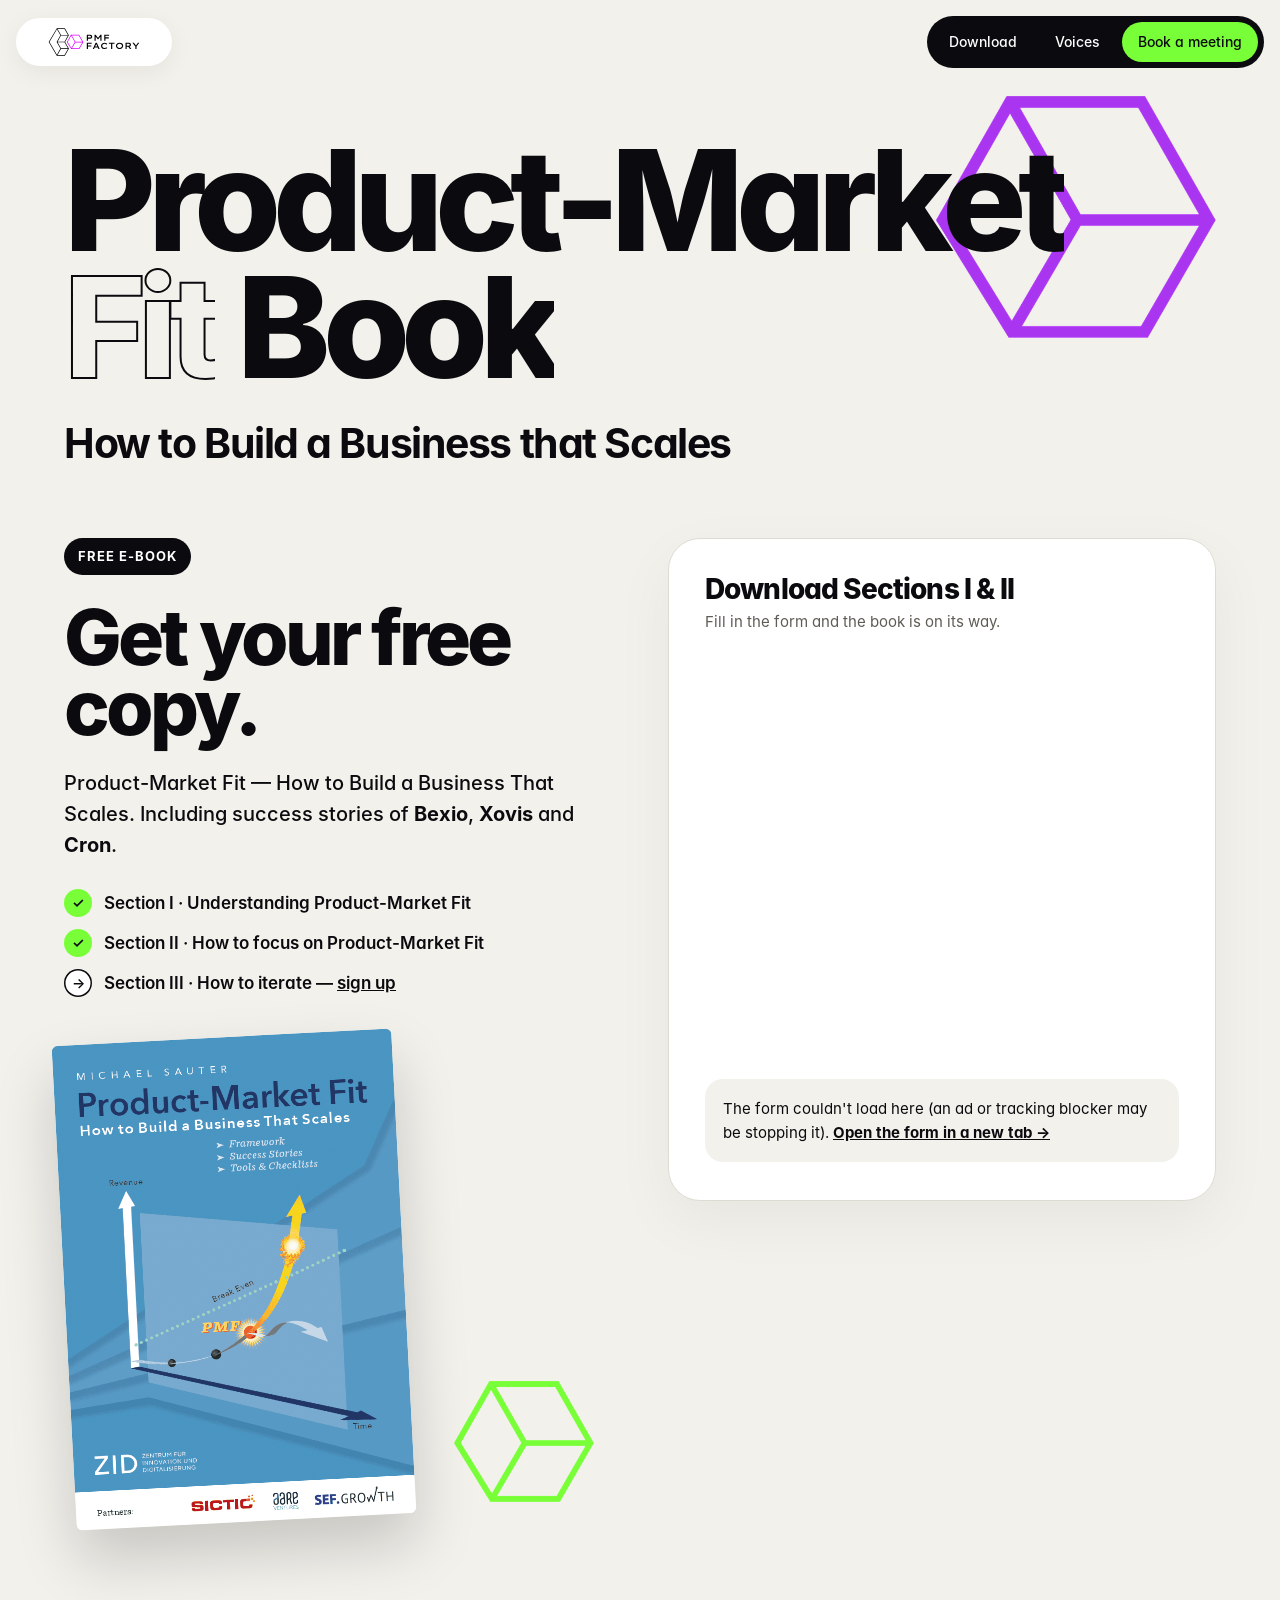
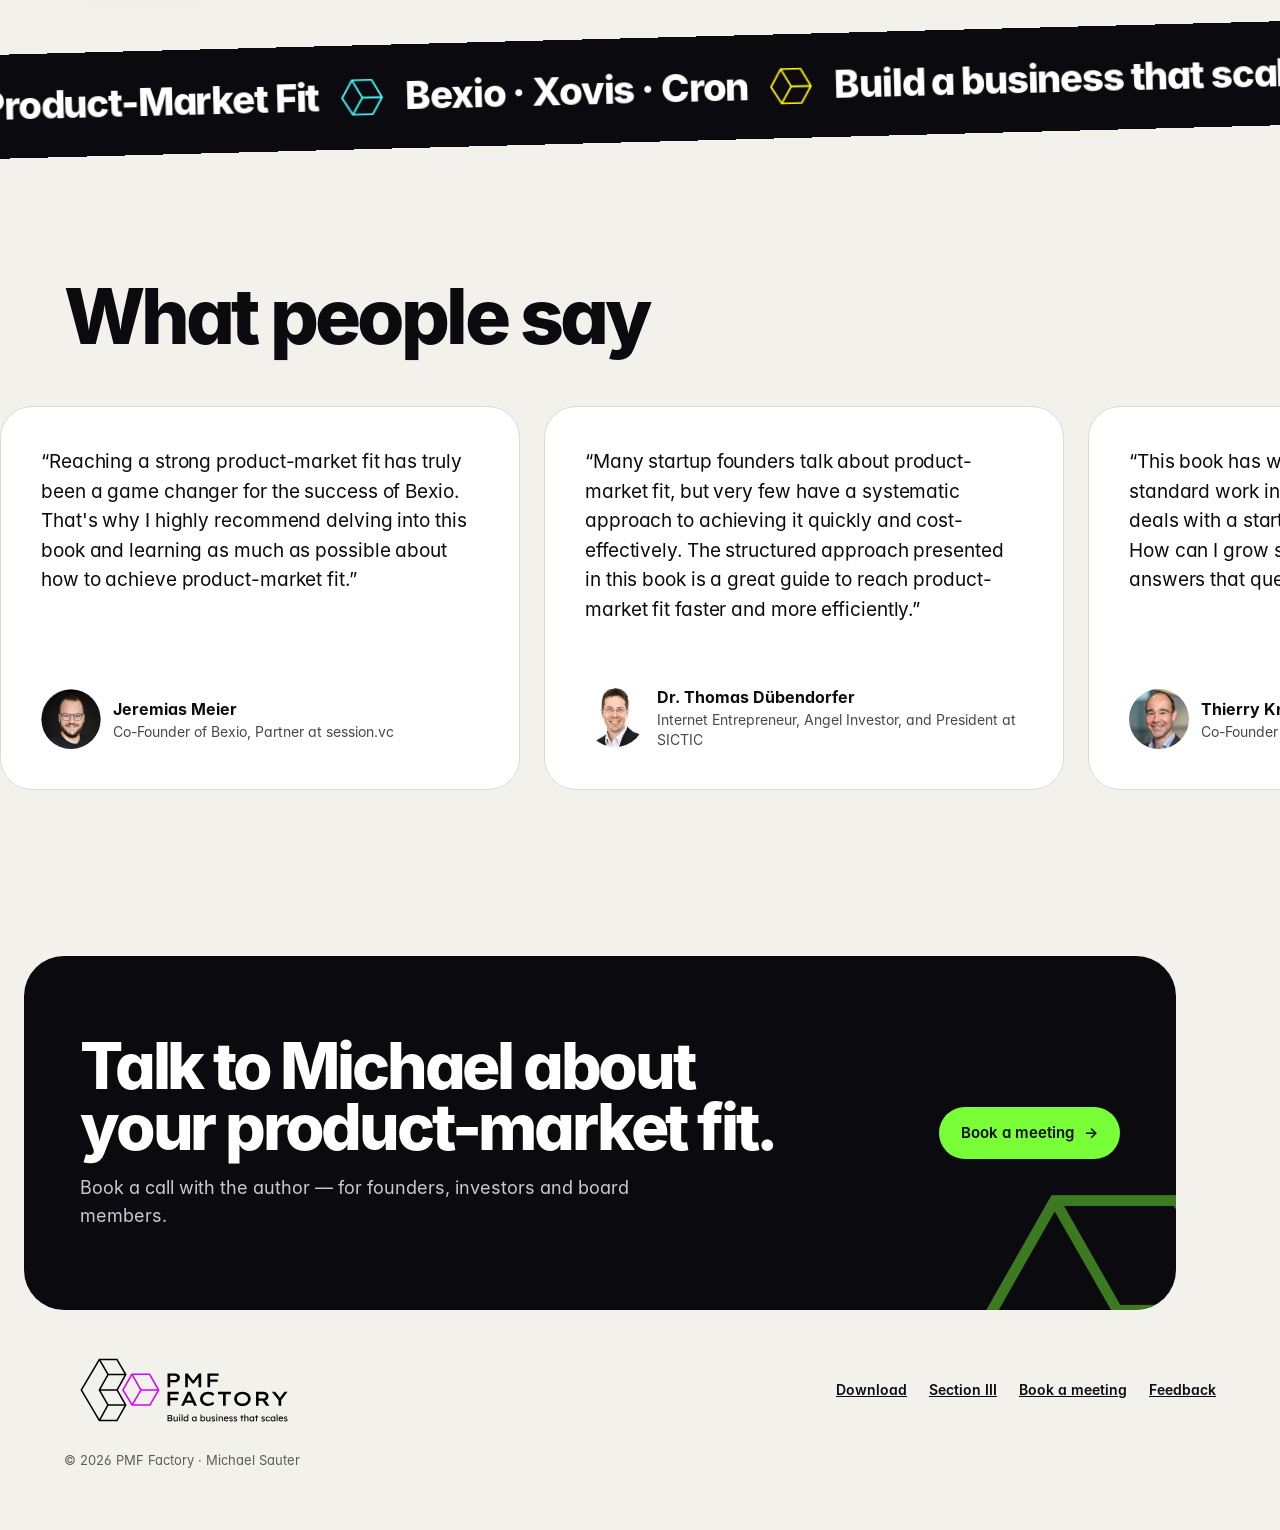
==== commit 4b457b66: "Update site pages, add design proposals, assets, robots and sitemap Co-Authored-By: Claude Opus 5.5 " ====
--- a/index.html
+++ b/index.html
@@ -1,2633 +1,53 @@
 <!doctype html>
-<html lang="en"><head>
-    <meta charset="utf-8">
-    
-      
-    
-    
-      <title>PMF Factory</title>
-    
-    
-      <link rel="shortcut icon" href="assets/images/Wuerfel.png">
-    
-    <meta name="description" content="">
-    
-    
-    
-    
-    
-    <meta name="viewport" content="width=device-width, initial-scale=1">
-
-    
-    <meta property="og:description" content="">
-    <meta property="og:title" content="PMF Factory">
-    <meta name="twitter:description" content="">
-    <meta name="twitter:title" content="PMF Factory">
-
-    
-
-    
-    <style>
-a.cta_button{-moz-box-sizing:content-box !important;-webkit-box-sizing:content-box !important;box-sizing:content-box !important;vertical-align:middle}.hs-breadcrumb-menu{list-style-type:none;margin:0px 0px 0px 0px;padding:0px 0px 0px 0px}.hs-breadcrumb-menu-item{float:left;padding:10px 0px 10px 10px}.hs-breadcrumb-menu-divider:before{content:'›';padding-left:10px}.hs-featured-image-link{border:0}.hs-featured-image{float:right;margin:0 0 20px 20px;max-width:50%}@media (max-width: 568px){.hs-featured-image{float:none;margin:0;width:100%;max-width:100%}}.hs-screen-reader-text{clip:rect(1px, 1px, 1px, 1px);height:1px;overflow:hidden;position:absolute !important;width:1px}
-</style>
-
-<link rel="stylesheet" href="assets/css/template_main.min.css">
-<style>
-
-
-
-
-
-
-
-
-/* 1a. Containers */
-
-
-  
-
-
-
-  
-
-
-/* 1b. Colors */
-
-
-
-
-
-
-
-/* 1c. Typography */
-
-
-
-
-
-
-
-
-
-
-
-
-
-
-
-
-
-
-
-
-
-
-
-
-
-
-
-
-
-/* 1d. Buttons */
-
-
-
-
-
-
-
-
-
-
-
-
-
-
-
-
-
-
-
-
-
-
-
-
-
-
-
-
-
-
-
-
-
-
-
-
-/* 1e. Forms */
-
-
-
-
-
-
-
-
-
-
-
-
-
-
-
-
-
-
-
-
-
-
-
-
-
-
-
-
-
-
-
-
-
-
-
-
-
-
-
-
-
-
-
-/* 1f. Icons */
-
-
-
-
-
-
-
-
-
-
-
-
-
-
-
-
-/* 1g. Cards */
-
-
-
-
-
-
-
-
-
-
-
-/* 1h. Tables */
-
-
-
-
-
-
-
-
-
-
-
-
-
-/* 1i. Website header */
-
-
-
-
-
-
-
-
-
-
-
-
-
-
-
-
-
-
-
-
-
-
-
-
-
-
-
-/* 1j. Website footer */
-
-
-
-
-
-
-
-
-
-
-
-
-
-/* Drag and drop layout styles */
-
-.dnd-section {
-  padding: 60px 20px;
-}
-
-/* Padding on blog post sections */
-
-.blog-post-section {
-  padding: 60px 0;
-}
-
-/* .content-wrapper is used for blog post and system templates and .header-wrapper is used for the website header module */
-
-.dnd-section > .row-fluid,
-.content-wrapper,
-.header__wrapper {
-  max-width: 1000px;
-}
-
-
-
-
-
-html {
-  font-size: 16px;
-}
-
-body {
-  font-family: Montserrat, sans-serif; font-style: normal; font-weight: 400; text-decoration: none;
-  background-color: #ffffff;
-  color: #231f20;
-  font-size: 16px;
-}
-
-/* Paragraphs */
-
-p {
-  font-family: Montserrat, sans-serif; font-style: normal; font-weight: 400; text-decoration: none;
-}
-
-/* Anchors */
-
-a {
-  font-weight: 400; text-decoration: underline; font-family: Montserrat, sans-serif; font-style: normal;
-  color: #425b76;
-}
-
-a:hover,
-a:focus {
-  font-weight: 400; text-decoration: underline; font-family: Montserrat, sans-serif; font-style: normal;
-  color: #415239;
-}
-
-a:active {
-  font-weight: 400; text-decoration: underline; font-family: Montserrat, sans-serif; font-style: normal;
-  color: #91a289;
-}
-
-/* Headings */
-h1 {
-  font-family: 'Source Serif Pro', serif; font-style: normal; font-weight: 600; text-decoration: none;
-  color: #231f20;
-  font-size: 40px;
-  text-transform: none;
-}
-
-h2 {
-  font-family: 'Source Serif Pro', serif; font-style: normal; font-weight: 600; text-decoration: none;
-  color: #231f20;
-  font-size: 32px;
-  text-transform: none;
-}
-
-h3 {
-  font-family: 'Source Serif Pro', serif; font-style: normal; font-weight: 600; text-decoration: none;
-  color: #231f20;
-  font-size: 28px;
-  text-transform: none;
-}
-
-h4 {
-  font-family: 'Source Serif Pro', serif; font-style: normal; font-weight: 600; text-decoration: none;
-  color: #231f20;
-  font-size: 24px;
-  text-transform: none;
-}
-
-h5 {
-  font-family: 'Source Serif Pro', serif; font-style: normal; font-weight: 600; text-decoration: none;
-  color: #231f20;
-  font-size: 20px;
-  text-transform: none;
-}
-
-h6 {
-  font-family: 'Source Serif Pro', serif; font-style: normal; font-weight: 600; text-decoration: none;
-  color: #231f20;
-  font-size: 16px;
-  text-transform: none;
-}
-
-/* Blockquotes */
-
-blockquote {
-  font-family: 'Source Serif Pro', serif; font-style: normal; font-weight: 600; text-decoration: none;
-  border-left-color: #f4f0ec;
-  color: #231f20;
-  font-size: 24px;
-}
-
-blockquote > footer {
-  font-family: Montserrat, sans-serif; font-style: normal; font-weight: 400; text-decoration: none;
-  font-size: 16px;
-}
-
-/* Horizontal rules */
-
-hr {
-  border-bottom-color: #d7d9e3;
-}
-
-
-
-
-
-/* Primary button */
-
-button,
-.button,
-.hs-button {
-  border: 1px solid #425b76;
-
-  padding-top: 10px;
-padding-right: 20px;
-padding-bottom: 10px;
-padding-left: 20px;
-
-  font-family: Montserrat, sans-serif; font-style: normal; font-weight: 600; text-decoration: none;
-  background-color: 
-
-  
-  
-    
-  
-
-
-  rgba(66, 91, 118, 1.0)
-
-;
-  border-radius: 0px;
-  color: #ffffff;
-  fill: #ffffff;
-  font-size: 16px;
-  text-transform: none;
-}
-
-button:hover,
-button:focus,
-button:active,
-.button:hover,
-.button:focus,
-.button:active,
-.hs-button:hover,
-.hs-button:focus,
-.hs-button:active {
-  border: 1px solid #425b76;
-
-  font-family: Montserrat, sans-serif; font-style: normal; font-weight: 600; text-decoration: none;
-  background-color: 
-
-  
-  
-    
-  
-
-
-  rgba(65, 82, 57, 1.0)
-
-;
-  color: #ffffff;
-  fill: #ffffff;
-}
-
-button:active,
-.button:active,
-.hs-button:active {
-  border: 1px solid #425b76;
-
-  font-family: Montserrat, sans-serif; font-style: normal; font-weight: 600; text-decoration: none;
-  background-color: rgba(145, 162, 137, 100);
-  border-color: #92abc6;
-  color: #ffffff;
-  fill: #ffffff;
-}
-
-/* Secondary button */
-
-.button.button--secondary,
-.hs-delete-data__button,
-.hs-download-data__button {
-  border: 1px solid #425b76;
-
-  font-family: Montserrat, sans-serif; font-style: normal; font-weight: 600; text-decoration: none;
-  background-color: 
-
-  
-  
-    
-  
-
-
-  rgba(255, 255, 255, 0.0)
-
-;
-  border-radius: 0px;
-  color: #425b76;
-  fill: #425b76;
-  text-transform: none;
-}
-
-.button.button--secondary:hover,
-.button.button--secondary:focus,
-.button.button--secondary:active,
-.hs-delete-data__button:hover,
-.hs-delete-data__button:focus,
-.hs-delete-data__button:active,
-.hs-download-data__button:hover,
-.hs-download-data__button:focus,
-.hs-download-data__button:active {
-  border: 1px solid #425b76;
-
-  font-family: Montserrat, sans-serif; font-style: normal; font-weight: 600; text-decoration: none;
-  background-color: 
-
-  
-  
-    
-  
-
-
-  rgba(66, 91, 118, 1.0)
-
-;
-  color: #ffffff;
-  fill: #ffffff;
-}
-
-.button.button--secondary:active,
-.hs-delete-data__button:active,
-.hs-download-data__button:active {
-  font-family: Montserrat, sans-serif; font-style: normal; font-weight: 600; text-decoration: none;
-  background-color: rgba(146, 171, 198, 100);
-  border: 1px solid #425b76;
-
-  border-color: #92abc6;
-  color: #ffffff;
-  fill: #ffffff;
-}
-
-/* Simple button */
-
-.button.button--simple {
-  font-weight: 400; text-decoration: underline; font-family: Montserrat, sans-serif; font-style: normal;
-  color: #425b76;
-  fill: #425b76;
-}
-
-.button.button--simple:hover,
-.button.button--simple:focus {
-  font-weight: 400; text-decoration: underline; font-family: Montserrat, sans-serif; font-style: normal;
-  color: #415239;
-  fill: #415239;
-}
-
-.button.button--simple:active {
-  font-weight: 400; text-decoration: underline; font-family: Montserrat, sans-serif; font-style: normal;
-  color: #91a289;
-  fill: #91a289;
-}
-
-/* Button sizing */
-
-.button.button--small {
-  padding-top: 10px;
-padding-right: 20px;
-padding-bottom: 10px;
-padding-left: 20px;
-
-  font-size: 14px;
-}
-
-.button.button--large {
-  padding-top: 10px;
-padding-right: 20px;
-padding-bottom: 10px;
-padding-left: 20px;
-
-  font-size: 18px;
-}
-
-
-
-
-
-/* Form */
-
-:root {
-  --hsf-global__font-family: Montserrat;
-  --hsf-global__font-size: 1rem;
-  --hsf-global__color: #231f20;
-}
-
-form {
-  border: 1px none #f4f0ec;
-
-  padding: 45px;
-
-  background-color: 
-
-  
-  
-    
-  
-
-
-  rgba(244, 240, 236, 1.0)
-
-;
-  border-radius: 0px;
-}
-
-:root {
-  --hsf-background__background-color: 
-
-  
-  
-    
-  
-
-
-  rgba(244, 240, 236, 1.0)
-
-;
-  --hsf-background__padding: 45px;
-  --hsf-background__border-style: none;
-  --hsf-background__border-color: #f4f0ec;
-  --hsf-background__border-radius: 0px;
-  --hsf-background__border-width: 1px;
-}
-
-/* Form title */
-
-.form-title {
-  border: 1px none #425b76;
-
-  padding: 25px;
-
-  font-family: 'Source Serif Pro', serif; font-style: normal; font-weight: 600; text-decoration: none;
-  background-color: 
-
-  
-  
-    
-  
-
-
-  rgba(66, 91, 118, 1.0)
-
-;
-  border-top-left-radius: 0px;
-  border-top-right-radius: 0px;
-  color: #ffffff;
-  font-size: 28px;
-  text-transform: ;
-}
-
-/* Labels */
-
-form label {
-  padding-top: 6px;
-padding-right: 0px;
-padding-bottom: 6px;
-padding-left: 0px;
-
-  font-family: Montserrat, sans-serif; font-style: normal; font-weight: normal; text-decoration: none;
-  color: #231f20;
-  font-size: 16px;
-}
-
-:root {
-  --hsf-field-label__font-family: Montserrat;
-  --hsf-field-label__font-size: 16px;
-  --hsf-field-label__color: #231f20;
-  --hsf-erroralert__font-family: var(--hsf-field-label__font-family);
-}
-
-/* Help text */
-
-form legend {
-  font-family: Montserrat, sans-serif; font-style: normal; font-weight: 400; text-decoration: none;
-  color: #231f20;
-  font-size: 14px;
-}
-
-:root {
-  --hsf-field-description__font-family: Montserrat;
-  --hsf-field-description__color: #231f20;
-  --hsf-field-footer__font-family: var(--hsf-field-description__font-family);
-  --hsf-field-footer__color: var(--hsf-field-description__color);
-}
-
-/* Form fields */
-
-form input[type='text'],
-form input[type='email'],
-form input[type='password'],
-form input[type='tel'],
-form input[type='number'],
-form input[type='search'],
-form select,
-form textarea {
-  border: 1px none #d7d9e3;
-
-  padding: 10px;
-
-  font-family: Montserrat, sans-serif; font-style: normal; font-weight: 400; text-decoration: none;
-  background-color: 
-
-  
-  
-    
-  
-
-
-  rgba(255, 255, 255, 1.0)
-
-;
-  border-radius: 0px;
-  color: #231f20;
-  font-size: 16px;
-}
-
-:root {
-  --hsf-field-input__font-family: Montserrat;
-  --hsf-field-input__color: #231f20;
-  --hsf-field-input__background-color: 
-
-  
-  
-    
-  
-
-
-  rgba(255, 255, 255, 1.0)
-
-;
-  --hsf-field-input__border-color: #d7d9e3;
-  --hsf-field-input__border-width: 1px;
-  --hsf-field-input__border-style: none;
-  --hsf-field-input__border-radius: 0px;
-  --hsf-field-input__padding: 10px;
-
-  /* Textarea */
-  --hsf-field-textarea__font-family: var(--hsf-field-input__font-family);
-  --hsf-field-textarea__color: var(--hsf-field-input__color);
-  --hsf-field-textarea__background-color: var(--hsf-field-input__background-color);
-  --hsf-field-textarea__border-color: var(--hsf-field-input__border-color);
-  --hsf-field-textarea__border-style: var(--hsf-field-input__border-style);
-  --hsf-field-textarea__border-radius: var(--hsf-field-input__border-radius);
-  --hsf-field-textarea__padding: var(--hsf-field-input__padding);
-
-  /* Checkbox */
-  --hsf-field-checkbox__padding: 8px;
-  --hsf-field-checkbox__background-color: var(--hsf-field-input__background-color);
-  --hsf-field-checkbox__color: var(--hsf-field-input__color);
-  --hsf-field-checkbox__border-color: #959494;
-  --hsf-field-checkbox__border-width: 1px 1px 1px 1px;
-  --hsf-field-checkbox__border-style: solid;
-
-  /* Radio */
-  --hsf-field-radio__padding: 8px;
-  --hsf-field-radio__background-color: var(--hsf-field-input__background-color);
-  --hsf-field-radio__color: var(--hsf-field-input__color);
-  --hsf-field-radio__border-color: #959494;
-  --hsf-field-radio__border-width: 1px 1px 1px 1px;
-  --hsf-field-radio__border-style: solid;
-}
-
-/* Form fields - placeholders */
-
-::-webkit-input-placeholder {
-  color: #d7d9e3;
-}
-
-::-moz-placeholder {
-  color: #d7d9e3;
-}
-
-:-ms-input-placeholder {
-  color: #d7d9e3;
-}
-
-:-moz-placeholder {
-  color: #d7d9e3;
-}
-
-::placeholder {
-  color: #d7d9e3;
-}
-
-:root {
-  --hsf-field-input__placeholder-color: #d7d9e3;
-}
-
-/* Form fields - date picker */
-
-form .hs-dateinput:before {
-  right: 10px;
-}
-
-form .pika-table thead th {
-  background-color: 
-
-  
-  
-    
-  
-
-
-  rgba(66, 91, 118, 1.0)
-
-;
-  color: #ffffff;
-}
-
-form td.is-today .pika-button {
-  color: #231f20;
-}
-
-form .is-selected .pika-button {
-  background-color: #f4f0ec;
-  color: #231f20;
-}
-
-form .pika-button:hover {
-  background-color: #425b76 !important;
-}
-
-/* Headings and text */
-
-form .hs-richtext,
-form .hs-richtext *,
-form .hs-richtext p,
-form .hs-richtext h1,
-form .hs-richtext h2,
-form .hs-richtext h3,
-form .hs-richtext h4,
-form .hs-richtext h5,
-form .hs-richtext h6 {
-  font-family: Montserrat, sans-serif; font-style: normal; font-weight: 400; text-decoration: none;
-  color: #231f20;
-}
-
-form .hs-richtext a {
-  font-family: Montserrat, sans-serif; font-style: normal; font-weight: 400; text-decoration: none;
-  color: #231f20;
-}
-
-:root {
-  --hsf-heading__font-family: Montserrat;
-  --hsf-heading__color: #231f20;
-  --hsf-heading__text-shadow: none;
-  --hsf-richtext__font-family: Montserrat;
-  --hsf-richtext__font-size: 1rem;
-  --hsf-richtext__color: #231f20;
-  --hsf-field-footer__font-family: var(--hsf-field-description__font-family);
-  --hsf-field-footer__color: var(--hsf-field-description__color);
-}
-
-/* GDPR */
-
-form .legal-consent-container,
-form .legal-consent-container .hs-richtext,
-form .legal-consent-container .hs-richtext p {
-  font-family: Montserrat, sans-serif; font-style: normal; font-weight: 400; text-decoration: none;
-  color: #231f20;
-  font-size: 14px;
-}
-
-/* Submit button */
-
-
-
-  form input[type='submit'],
-  form .hs-button,
-  form .hs-subscriptions-primary-button {
-    border: 1px solid #425b76;
-
-    font-family: Montserrat, sans-serif; font-style: normal; font-weight: 600; text-decoration: none;
-    background-color: 
-
-  
-  
-    
-  
-
-
-  rgba(66, 91, 118, 1.0)
-
-;
-    border-radius: 0px;
-    color: #ffffff;
-    text-transform: none;
-  }
-
-  form input[type='submit']:hover,
-  form input[type='submit']:focus,
-  form .hs-button:hover,
-  form .hs-button:focus,
-  form .hs-subscriptions-primary-button:hover,
-  form .hs-subscriptions-primary-button:focus {
-    border: 1px solid #425b76;
-
-    font-family: Montserrat, sans-serif; font-style: normal; font-weight: 600; text-decoration: none;
-    background-color: 
-
-  
-  
-    
-  
-
-
-  rgba(65, 82, 57, 1.0)
-
-;
-    color: #ffffff;
-  }
-
-  form input[type='submit']:active,
-  form .hs-button:active,
-  form .hs-subscriptions-primary-button:active {
-    border: 1px solid #425b76;
-
-    font-family: Montserrat, sans-serif; font-style: normal; font-weight: 600; text-decoration: none;
-    background-color: rgba(145, 162, 137, 100);
-    border-color: #92abc6;
-    color: #ffffff;
-  }
-
-  :root {
-    --hsf-button__font-family: Montserrat;
-    --hsf-button__color: #ffffff;
-    --hsf-button__background-color: 
-
-  
-  
-    
-  
-
-
-  rgba(66, 91, 118, 1.0)
-
-;
-    --hsf-button__background-image: none;
-    --hsf-button__border-width: 1px;
-    --hsf-button__border-style: solid;
-    --hsf-button__border-color: #425b76;
-    --hsf-button__border-radius: 0px;
-    --hsf-button__box-shadow: none;
-    --hsf-button--hover__color: #ffffff;
-    --hsf-button--hover__background-color: 
-
-  
-  
-    
-  
-
-
-  rgba(65, 82, 57, 1.0)
-
-;
-    --hsf-button--hover__border-color: #425b76;
-    --hsf-button--focus__color: #ffffff;
-    --hsf-button--focus__background-color: 
-
-  
-  
-    
-  
-
-
-  rgba(65, 82, 57, 1.0)
-
-;
-    --hsf-button--focus__border-color: #425b76;
-  }
-
-
-
-
-
-  form input[type='submit'],
-  form .hs-button {
-    padding-top: 10px;
-padding-right: 20px;
-padding-bottom: 10px;
-padding-left: 20px;
-
-    font-size: 16px;
-  }
-
-  :root {
-    --hsf-button__font-size: 16px;
-    --hsf-button__padding: 10px;
-  }
-
-
-
-/* Inline thank you message */
-
-.submitted-message {
-  border: 1px none #f4f0ec;
-
-  padding: 45px;
-
-  background-color: 
-
-  
-  
-    
-  
-
-
-  rgba(244, 240, 236, 1.0)
-
-;
-  border-radius: 0px;
-}
-
-
-
-
-
-/* Default icon (regular/dark) */
-
-.icon {
-  padding: 15px;
-
-  background-color: 
-
-  
-  
-    
-  
-
-
-  rgba(115, 78, 54, 1.0)
-
-;
-}
-
-.icon svg {
-  fill: #ffffff;
-  height: 16px;
-  width: 16px;
-}
-
-/* Light icon */
-
-.icon--light .icon {
-  background-color: 
-
-  
-  
-    
-  
-
-
-  rgba(255, 255, 255, 1.0)
-
-;
-}
-
-.icon--light svg {
-  fill: #734e36;
-}
-
-/* Size */
-
-.icon--small svg {
-  height: 12px;
-  width: 12px;
-}
-
-.icon--small .icon {
-  padding: 10px;
-
-}
-
-.icon--large svg {
-  height: 24px;
-  width: 24px;
-}
-
-.icon--large .icon {
-  padding: 25px;
-
-}
-
-
-
-
-
-/* Table */
-
-table {
-  border: 1px solid #d7d9e3;
-
-  background-color: 
-
-  
-  
-    
-  
-
-
-  rgba(255, 255, 255, 1.0)
-
-;
-}
-
-/* Table cells */
-
-th,
-td {
-  border: 1px solid #d7d9e3;
-
-  padding: 10px;
-
-  color: #231f20;
-}
-
-/* Table header */
-
-thead th,
-thead td {
-  background-color: 
-
-  
-  
-    
-  
-
-
-  rgba(66, 91, 118, 1.0)
-
-;
-  color: #ffffff;
-}
-
-/* Table footer */
-
-tfoot th,
-tfoot td {
-  background-color: 
-
-  
-  
-    
-  
-
-
-  rgba(244, 240, 236, 1.0)
-
-;
-  color: #231f20;
-}
-
-
-
-
-
-/* Header container */
-
-.header {
-  background-color: 
-
-  
-  
-    
-  
-
-
-  rgba(255, 255, 255, 1.0)
-
-;
-}
-
-/* Header content color */
-
-.header p,
-.header h1,
-.header h2,
-.header h3,
-.header h4,
-.header h5,
-.header h6,
-.header a:not(.button),
-.header span,
-.header div,
-.header li,
-.header blockquote,
-.header .tabs__tab,
-.header .tabs__tab:hover,
-.header .tabs__tab:focus,
-.header .tabs__tab:active {
-  color: #231f20;
-}
-
-/* Header top bar */
-
-.header__top {
-  background-color: 
-
-  
-  
-    
-  
-
-
-  rgba(244, 240, 236, 1.0)
-
-;
-}
-
-/* Language switcher */
-
-.header__language-switcher-current-label > span {
-  font-family: Montserrat, sans-serif; font-style: normal; font-weight: 400; text-decoration: none;
-  color: #231f20;
-  font-size: 16px;
-  text-transform: none;
-}
-
-.header__language-switcher:hover .header__language-switcher-current-label > span,
-.header__language-switcher:focus .header__language-switcher-current-label > span {
-  font-family: Montserrat, sans-serif; font-style: normal; font-weight: 400; text-decoration: none;
-  color: #000000;
-}
-
-.header__language-switcher-child-toggle svg {
-  fill: #231f20;
-}
-
-/* Language switcher - submenu */
-
-.header__language-switcher .lang_list_class {
-  border-color: #d7d9e3;
-}
-
-.header__language-switcher .lang_list_class li {
-  background-color: 
-
-  
-  
-    
-  
-
-
-  rgba(255, 255, 255, 1.0)
-
-;
-}
-
-.header__language-switcher .lang_list_class a:not(.button) {
-  font-family: Montserrat, sans-serif; font-style: normal; font-weight: 400; text-decoration: none;
-  color: #231f20;
-  font-size: 16px;
-  text-transform: none;
-}
-
-.header__language-switcher .lang_list_class a:hover,
-.header__language-switcher .lang_list_class a:focus {
-  background-color: 
-
-  
-  
-    
-  
-
-
-  rgba(255, 255, 255, 1.0)
-
-;
-  color: #000000;
-}
-
-.header__language-switcher .lang_list_class a:active {
-  background-color: 
-
-  
-  
-    
-  
-
-
-  rgba(255, 255, 255, 1.0)
-
-;
-}
-
-/* Header bottom */
-
-.header__bottom {
-  background-color: 
-
-  
-  
-    
-  
-
-
-  rgba(255, 255, 255, 1.0)
-
-;
-}
-
-/* Logo */
-
-.header__logo-company-name {
-  font-family: 'Source Serif Pro', serif; font-style: normal; font-weight: 600; text-decoration: none;
-  color: #231f20;
-  font-size: 40px;
-  text-transform: none;
-}
-
-/* Menu */
-
-@media (max-width: 767px) {
-  .header__menu--mobile {
-    background-color: 
-
-  
-  
-    
-  
-
-
-  rgba(255, 255, 255, 1.0)
-
-;
-  }
-}
-
-/* Menu items */
-
-.header__menu-link {
-  font-family: Montserrat, sans-serif; font-style: normal; font-weight: 400; text-decoration: none;
-  font-size: 16px;
-  text-transform: none;
-}
-
-@media (max-width: 767px) {
-  .header__menu-item--depth-1 {
-    border-top: 1px solid #d7d9e3;
-  }
-}
-
-/* Menu items - top level */
-
-.header__menu-item--depth-1 > .header__menu-link:not(.button) {
-  color: #231f20;
-}
-
-.header__menu-item--depth-1 > .header__menu-link:hover,
-.header__menu-item--depth-1 > .header__menu-link:focus {
-  font-family: Montserrat, sans-serif; font-style: normal; font-weight: 400; text-decoration: none;
-  color: #000000;
-}
-
-.header__menu-item--depth-1 > .header__menu-link:active {
-  font-family: Montserrat, sans-serif; font-style: normal; font-weight: 400; text-decoration: none;
-  color: #505050;
-}
-
-.header__menu-item--depth-1 > .header__menu-link--active-link:not(.button) {
-  font-family: Montserrat, sans-serif; font-style: normal; font-weight: 400; text-decoration: none;
-  color: #000000;
-}
-
-.header__menu-item--depth-1 .header__menu-child-toggle svg {
-  fill: #231f20;
-}
-
-/* Menu items - submenus */
-
-.header__menu-submenu {
-  background-color: 
-
-  
-  
-    
-  
-
-
-  rgba(255, 255, 255, 1.0)
-
-;
-  border-color: #d7d9e3;
-}
-
-.header__menu-submenu .header__menu-link:not(.button) {
-  color: #231f20;
-}
-
-.header__menu-submenu .header__menu-item:hover,
-.header__menu-submenu .header__menu-item:focus {
-  background-color: 
-
-  
-  
-    
-  
-
-
-  rgba(255, 255, 255, 1.0)
-
-;
-}
-
-.header__menu-submenu .header__menu-link:hover,
-.header__menu-submenu .header__menu-link:focus {
-  font-family: Montserrat, sans-serif; font-style: normal; font-weight: 400; text-decoration: none;
-  color: #000000;
-}
-
-.header__menu-submenu .header__menu-link:active {
-  background-color: 
-
-  
-  
-    
-  
-
-
-  rgba(255, 255, 255, 1.0)
-
-;
-}
-
-.header__menu-submenu .header__menu-link--active-link:not(.button) {
-  color: ;
-  background-color: 
-
-  
-  
-    
-  
-
-
-  rgba(255, 255, 255, 1.0)
-
-;
-}
-
-/* Menu icons */
-
-.header__menu-toggle svg {
-  fill: #231f20;
-}
-
-
-
-
-
-/* Footer container */
-
-.footer {
-  background-color: 
-
-  
-  
-    
-  
-
-
-  rgba(255, 255, 255, 1.0)
-
-;
-}
-
-/* Footer content color */
-
-.footer h1,
-.footer h2,
-.footer h3,
-.footer h4,
-.footer h5,
-.footer h6,
-.footer p,
-.footer a:not(.button),
-.footer span,
-.footer div,
-.footer li,
-.footer blockquote,
-.footer .tabs__tab,
-.footer .tabs__tab:hover,
-.footer .tabs__tab:focus,
-.footer .tabs__tab:active {
-  color: #231f20;
-}
-
-.footer hr {
-  border-bottom-color: #231f20 !important;
-}
-
-/* Footer menu */
-
-.footer .hs-menu-wrapper a {
-  font-family: Montserrat, sans-serif; font-style: normal; font-weight: normal; text-decoration: none;
-  color: #231f20;
-  font-size: 16px;
-  text-transform: none;
-}
-
-.footer .hs-menu-wrapper a:hover,
-.footer .hs-menu-wrapper a:focus {
-  font-family: Montserrat, sans-serif; font-style: normal; font-weight: normal; text-decoration: none;
-  color: #000000;
-}
-
-.footer .hs-menu-wrapper a:active {
-  font-family: Montserrat, sans-serif; font-style: normal; font-weight: normal; text-decoration: none;
-  color: #505050;
-}
-
-.footer .hs-menu-wrapper .active > a {
-  font-weight: bold; text-decoration: underline; font-family: Montserrat, sans-serif; font-style: normal;
-  color: #000000;
-}
-
-
-
-
-
-
-/* Dark card */
-
-.card--dark {
-  border: 1px solid #231f20;
-
-  background-color: 
-
-  
-  
-    
-  
-
-
-  rgba(35, 31, 32, 1.0)
-
-;
-  border-radius: 0px;
-  color: #ffffff;
-}
-
-.card--dark summary,
-.card--dark p,
-.card--dark h1,
-.card--dark h2,
-.card--dark h3,
-.card--dark h4,
-.card--dark h5,
-.card--dark h6,
-.card--dark a:not(.button),
-.card--dark span,
-.card--dark div,
-.card--dark li,
-.card--dark blockquote {
-  color: #ffffff;
-}
-
-/* Light card */
-
-.card--light {
-  border: 1px solid #d7d9e3;
-
-  background-color: 
-
-  
-  
-    
-  
-
-
-  rgba(255, 255, 255, 1.0)
-
-;
-  border-radius: 0px;
-  color: #231f20;
-}
-
-.card--light summary,
-.card--light p,
-.card--light h1,
-.card--light h2,
-.card--light h3,
-.card--light h4,
-.card--light h5,
-.card--light h6,
-.card--light a:not(.button),
-.card--light span,
-.card--light div,
-.card--light li,
-.card--light blockquote {
-  color: #231f20;
-}
-
-
-
-
-
-/* Error templates */
-
-.error-page:before {
-  font-family: Montserrat, sans-serif; font-style: normal; font-weight: 400; text-decoration: none;
-}
-
-/* System templates */
-
-#email-prefs-form,
-#email-prefs-form h1,
-#email-prefs-form h2 {
-  color: #231f20;
-}
-
-/* Search template */
-
-.hs-search-results__title {
-  font-size: 32px;
-}
-
-/* Backup unsubscribe template */
-
-.backup-unsubscribe input[type='email'] {
-  font-size: 16px !important;
-  padding: 10px!important;
-;
-}
-
-
-
-
-
-/* Accordion */
-
-.accordion__summary,
-.accordion__summary:before {
-  font-family: 'Source Serif Pro', serif; font-style: normal; font-weight: 600; text-decoration: none;
-  font-size: 24px;
-}
-
-.card--dark .accordion__summary:before {
-  color: #ffffff;
-}
-
-.card--light .accordion__summary:before {
-  color: #231f20;
-}
-
-/* Blog listing, recent posts, related posts, and blog post */
-
-.blog-listing__post-title {
-  text-transform: none;
-}
-
-.blog-listing__post-title-link {
-  font-family: 'Source Serif Pro', serif; font-style: normal; font-weight: 600; text-decoration: none;
-  color: #231f20;
-}
-
-.blog-listing__post-title-link:hover,
-.blog-listing__post-title-link:focus {
-  font-family: 'Source Serif Pro', serif; font-style: normal; font-weight: 600; text-decoration: none;
-  color: #000000;
-}
-
-.blog-listing__post-title-link:active {
-  font-family: 'Source Serif Pro', serif; font-style: normal; font-weight: 600; text-decoration: none;
-  color: #736f70;
-}
-
-.blog-listing__post-tag {
-  color: #231f20;
-}
-
-.blog-listing__post-tag:hover,
-.blog-listing__post-tag:focus {
-  color: #000000;
-}
-
-.blog-listing__post-tag:active {
-  color: #736f70;
-}
-
-.blog-listing__post-author-name,
-.blog-post__author-name {
-  color: #231f20;
-}
-
-.blog-listing__post-author-name :hover,
-.blog-listing__post-author-name :focus,
-.blog-post__author-name:hover,
-.blog-post__author-name:focus {
-  color: #000000;
-}
-
-.blog-listing__post-author-name :active,
-.blog-post__author-name:active {
-  color: #736f70;
-}
-
-/* Image gallery */
-
-.image-gallery__close-button-icon:hover,
-.image-gallery__close-button-icon:focus {
-  background-color: rgba(35, 0, 0, 1.0);
-}
-
-.image-gallery__close-button-icon:active {
-  background-color: rgba(195, 158, 134, 1.0);
-}
-
-.icon--light .image-gallery__close-button-icon:hover,
-.icon--light .image-gallery__close-button-icon:focus {
-  background-color: rgba(175, 175, 175, 1.0);
-}
-
-.icon--light .image-gallery__close-button-icon:active {
-  background-color: rgba(255, 255, 255, 1.0);
-}
-
-/* Pagination */
-
-.pagination__link-icon svg {
-  fill: #425b76;
-  height: 16px;
-  width: 16px;
-}
-
-.pagination__link:hover .pagination__link-icon svg,
-.pagination__link:focus .pagination__link-icon svg {
-  fill: #415239;
-}
-
-.pagination__link:active .pagination__link-icon svg {
-  fill: #92abc6;
-}
-
-.pagination__link--active {
-  border-color: #d7d9e3
-}
-
-/* Pricing card */
-
-.pricing-card__heading {
-  background-color: #425b76;
-}
-
-/* Social follow and social sharing */
-
-.social-follow__icon:hover,
-.social-follow__icon:focus,
-.social-sharing__icon:hover,
-.social-sharing__icon:focus {
-  background-color: rgba(35, 0, 0, 1.0);
-}
-
-.social-follow__icon:active,
-.social-sharing__icon:active {
-  background-color: rgba(195, 158, 134, 1.0);
-}
-
-.icon--light .social-follow__icon:hover,
-.icon--light .social-follow__icon:focus,
-.icon--light .social-sharing__icon:hover,
-.icon--light .social-sharing__icon:focus {
-  background-color: rgba(175, 175, 175, 1.0);
-}
-
-.icon--light .social-follow__icon:active,
-.icon--light .social-sharing__icon:active {
-  background-color: rgba(255, 255, 255, 1.0);
-}
-
-/* Tabs */
-
-.tabs__tab,
-.tabs__tab:hover,
-.tabs__tab:focus,
-.tabs__tab:active {
-  border-color: #231f20;
-  color: #231f20;
-}
-
-/* cs_metrics -- default module */
-.cs-metric .cs-metric__data {
-  font-family: Source Serif Pro;
-}
-
-</style>
-
-
-<style>
-#hs_cos_wrapper_widget_1725006670755 .button-wrapper { text-align:CENTER; }
-
-#hs_cos_wrapper_widget_1725006670755 .button {
-  border-radius:px;
-  font-family:tahoma,arial,helvetica,sans-serif;
-  font-style:normal;
-  font-weight:normal;
-  text-decoration:none;
-}
-
-#hs_cos_wrapper_widget_1725006670755 .button:hover,
-#hs_cos_wrapper_widget_1725006670755 .button:focus {}
-
-#hs_cos_wrapper_widget_1725006670755 .button:active {}
-
-</style>
-
-
-<style>
-#hs_cos_wrapper_module_1725006735718 .button-wrapper { text-align:CENTER; }
-
-#hs_cos_wrapper_module_1725006735718 .button {
-  background-color:rgba(238,238,238,1.0);
-  border-radius:px;
-  color:#000000;
-  font-family:tahoma,arial,helvetica,sans-serif;
-  font-style:normal;
-  font-weight:normal;
-  text-decoration:none;
-}
-
-#hs_cos_wrapper_module_1725006735718 .button:hover,
-#hs_cos_wrapper_module_1725006735718 .button:focus {}
-
-#hs_cos_wrapper_module_1725006735718 .button:active {}
-
-</style>
-
-<link rel="stylesheet" href="assets/css/module_testimonial.min.css">
-
-<style>
-#hs_cos_wrapper_module_17250061864897 .testimonial {
-  background-color:rgba(#null,0.0);
-  border-radius:px;
-}
-
-#hs_cos_wrapper_module_17250061864897 .testimonial__footer { justify-content:center; }
-
-#hs_cos_wrapper_module_17250061864897 .testimonial__author-image { border-radius:px; }
-
-</style>
-
-
-<style>
-#hs_cos_wrapper_module_1725007044685 .testimonial {
-  background-color:rgba(#null,0.0);
-  border-radius:px;
-}
-
-#hs_cos_wrapper_module_1725007044685 .testimonial__author-image { border-radius:px; }
-
-</style>
-
-
-<style>
-#hs_cos_wrapper_module_1761994920330 .testimonial {
-  background-color:rgba(#null,0.0);
-  border-radius:px;
-}
-
-#hs_cos_wrapper_module_1761994920330 .testimonial__footer { justify-content:center; }
-
-#hs_cos_wrapper_module_1761994920330 .testimonial__author-image { border-radius:px; }
-
-</style>
-
-
-<style>
-#hs_cos_wrapper_module_1725007055419 .testimonial {
-  background-color:rgba(#null,0.0);
-  border-radius:px;
-}
-
-#hs_cos_wrapper_module_1725007055419 .testimonial__author-image { border-radius:px; }
-
-</style>
-
-
-<style>
-#hs_cos_wrapper_module_1725007053725 .testimonial {
-  background-color:rgba(#null,0.0);
-  border-radius:px;
-}
-
-#hs_cos_wrapper_module_1725007053725 .testimonial__author-image { border-radius:px; }
-
-</style>
-
-<style>
-  @font-face {
-    font-family: "Source Serif Pro";
-    font-weight: 600;
-    font-style: normal;
-    font-display: swap;
-    src: url("assets/fonts/Source_Serif_Pro/600.woff2") format("woff2");
-  }
-  @font-face {
-    font-family: "Source Serif Pro";
-    font-weight: 400;
-    font-style: normal;
-    font-display: swap;
-    src: url("assets/fonts/Source_Serif_Pro/regular.woff2") format("woff2");
-  }
-  @font-face {
-    font-family: "Source Serif Pro";
-    font-weight: 700;
-    font-style: normal;
-    font-display: swap;
-    src: url("assets/fonts/Source_Serif_Pro/700.woff2") format("woff2");
-  }
-  @font-face {
-    font-family: "Montserrat";
-    font-weight: 700;
-    font-style: normal;
-    font-display: swap;
-    src: url("assets/fonts/Montserrat/700.woff2") format("woff2");
-  }
-  @font-face {
-    font-family: "Montserrat";
-    font-weight: 400;
-    font-style: normal;
-    font-display: swap;
-    src: url("assets/fonts/Montserrat/regular.woff2") format("woff2");
-  }
-  @font-face {
-    font-family: "Montserrat";
-    font-weight: 600;
-    font-style: normal;
-    font-display: swap;
-    src: url("assets/fonts/Montserrat/600.woff2") format("woff2");
-  }
-</style>
-
-<!-- Editor Styles -->
-<style id="hs_editor_style" type="text/css">
-#hs_cos_wrapper_widget_1725005194395  { display: block !important; font-family: Tahoma, Geneva, sans-serif !important; line-height: 19.4px !important; padding-bottom: 10px !important; padding-top: 10px !important; text-align: center !important }
-#hs_cos_wrapper_widget_1725005194395  p , #hs_cos_wrapper_widget_1725005194395  li , #hs_cos_wrapper_widget_1725005194395  span , #hs_cos_wrapper_widget_1725005194395  label , #hs_cos_wrapper_widget_1725005194395  h1 , #hs_cos_wrapper_widget_1725005194395  h2 , #hs_cos_wrapper_widget_1725005194395  h3 , #hs_cos_wrapper_widget_1725005194395  h4 , #hs_cos_wrapper_widget_1725005194395  h5 , #hs_cos_wrapper_widget_1725005194395  h6  { font-family: Tahoma, Geneva, sans-serif !important; line-height: 19.4px !important }
-#hs_cos_wrapper_widget_1725005200542  { display: block !important; font-family: Tahoma, Geneva, sans-serif !important; font-size: 19px !important; line-height: 10.6px !important; text-align: center !important }
-#hs_cos_wrapper_widget_1725005200542  p , #hs_cos_wrapper_widget_1725005200542  li , #hs_cos_wrapper_widget_1725005200542  span , #hs_cos_wrapper_widget_1725005200542  label , #hs_cos_wrapper_widget_1725005200542  h1 , #hs_cos_wrapper_widget_1725005200542  h2 , #hs_cos_wrapper_widget_1725005200542  h3 , #hs_cos_wrapper_widget_1725005200542  h4 , #hs_cos_wrapper_widget_1725005200542  h5 , #hs_cos_wrapper_widget_1725005200542  h6  { font-family: Tahoma, Geneva, sans-serif !important; font-size: 19px !important; line-height: 10.6px !important }
-#hs_cos_wrapper_dnd_area-module-5  { display: block !important; padding-bottom: 11px !important }
-#hs_cos_wrapper_module_1725006706451  { display: block !important; padding-top: 26px !important }
-#hs_cos_wrapper_dnd_area-module-3  { border-radius: 10px !important; display: block !important }
-#hs_cos_wrapper_widget_1725005194395  { display: block !important; font-family: Tahoma, Geneva, sans-serif !important; line-height: 19.4px !important; padding-bottom: 10px !important; padding-top: 10px !important; text-align: center !important }
-#hs_cos_wrapper_widget_1725005194395  p , #hs_cos_wrapper_widget_1725005194395  li , #hs_cos_wrapper_widget_1725005194395  span , #hs_cos_wrapper_widget_1725005194395  label , #hs_cos_wrapper_widget_1725005194395  h1 , #hs_cos_wrapper_widget_1725005194395  h2 , #hs_cos_wrapper_widget_1725005194395  h3 , #hs_cos_wrapper_widget_1725005194395  h4 , #hs_cos_wrapper_widget_1725005194395  h5 , #hs_cos_wrapper_widget_1725005194395  h6  { font-family: Tahoma, Geneva, sans-serif !important; line-height: 19.4px !important }
-#hs_cos_wrapper_widget_1725005200542  { display: block !important; font-family: Tahoma, Geneva, sans-serif !important; font-size: 19px !important; line-height: 10.6px !important; text-align: center !important }
-#hs_cos_wrapper_widget_1725005200542  p , #hs_cos_wrapper_widget_1725005200542  li , #hs_cos_wrapper_widget_1725005200542  span , #hs_cos_wrapper_widget_1725005200542  label , #hs_cos_wrapper_widget_1725005200542  h1 , #hs_cos_wrapper_widget_1725005200542  h2 , #hs_cos_wrapper_widget_1725005200542  h3 , #hs_cos_wrapper_widget_1725005200542  h4 , #hs_cos_wrapper_widget_1725005200542  h5 , #hs_cos_wrapper_widget_1725005200542  h6  { font-family: Tahoma, Geneva, sans-serif !important; font-size: 19px !important; line-height: 10.6px !important }
-#hs_cos_wrapper_dnd_area-module-3  { border-radius: 10px !important; display: block !important }
-#hs_cos_wrapper_dnd_area-module-5  { display: block !important; padding-bottom: 11px !important }
-#hs_cos_wrapper_module_1725006706451  { display: block !important; padding-top: 26px !important }
-/* HubSpot Non-stacked Media Query Styles */
-@media (min-width:768px) {
-  .dnd_area-row-0-vertical-alignment > .row-fluid {
-    display: -ms-flexbox !important;
-    -ms-flex-direction: row;
-    display: flex !important;
-    flex-direction: row;
-  }
-  .dnd_area-row-1-vertical-alignment > .row-fluid {
-    display: -ms-flexbox !important;
-    -ms-flex-direction: row;
-    display: flex !important;
-    flex-direction: row;
-  }
-  .cell_1724851847345-vertical-alignment {
-    display: -ms-flexbox !important;
-    -ms-flex-direction: column !important;
-    -ms-flex-pack: center !important;
-    display: flex !important;
-    flex-direction: column !important;
-    justify-content: center !important;
-  }
-  .cell_1724851847345-vertical-alignment > div {
-    flex-shrink: 0 !important;
-  }
-  .cell_1725005748386-vertical-alignment {
-    display: -ms-flexbox !important;
-    -ms-flex-direction: column !important;
-    -ms-flex-pack: start !important;
-    display: flex !important;
-    flex-direction: column !important;
-    justify-content: flex-start !important;
-  }
-  .cell_1725005748386-vertical-alignment > div {
-    flex-shrink: 0 !important;
-  }
-  .dnd_area-column-4-vertical-alignment {
-    display: -ms-flexbox !important;
-    -ms-flex-direction: column !important;
-    -ms-flex-pack: start !important;
-    display: flex !important;
-    flex-direction: column !important;
-    justify-content: flex-start !important;
-  }
-  .dnd_area-column-4-vertical-alignment > div {
-    flex-shrink: 0 !important;
-  }
-}
-/* HubSpot Styles (default) */
-.dnd_area-row-0-padding {
-  padding-bottom: 0px !important;
-}
-.dnd_area-row-1-padding {
-  padding-top: 18px !important;
-  padding-bottom: 10px !important;
-}
-.dnd_area-module-5-hidden {
-  display: block !important;
-}
-.module_1725006706451-hidden {
-  display: block !important;
-}
-.cell_17250061864893-row-0-margin {
-  margin-bottom: 22px !important;
-}
-.footer-row-0-padding {
-  padding-top: 30px !important;
-  padding-bottom: 30px !important;
-}
-/* HubSpot Styles (mobile) */
-@media (max-width: 767px) {
-  .dnd_area-module-3-hidden {
-    display: none !important;
-  }
-}
-</style>
-    
-
-    
-    <link rel="canonical" href="https://www.pmf-factory.com">
-
-
-<meta property="og:url" content="https://www.pmf-factory.com">
-<meta name="twitter:card" content="summary">
-<meta http-equiv="content-language" content="en">
-
-
-
-
-
-
-  <meta name="generator" content="HubSpot"></head>
-  <body>
-    <div class="body-wrapper   hs-content-id-113779953608 hs-landing-page hs-page ">
-      
-
-
-      
-      <main id="main-content">
-        
-<div class="container-fluid">
-<div class="row-fluid-wrapper">
-<div class="row-fluid">
-<div class="span12 widget-span widget-type-cell " style="" data-widget-type="cell" data-x="0" data-w="12">
-
-<div class="row-fluid-wrapper row-depth-1 row-number-1 dnd_area-row-0-vertical-alignment dnd-section dnd_area-row-0-padding">
-<div class="row-fluid ">
-<div class="span12 widget-span widget-type-cell cell_1724851847345-vertical-alignment dnd-column" style="" data-widget-type="cell" data-x="0" data-w="12">
-
-<div class="row-fluid-wrapper row-depth-1 row-number-2 dnd-row">
-<div class="row-fluid ">
-<div class="span12 widget-span widget-type-custom_widget dnd-module" style="" data-widget-type="custom_widget" data-x="0" data-w="12">
-<div id="hs_cos_wrapper_widget_1725005194395" class="hs_cos_wrapper hs_cos_wrapper_widget hs_cos_wrapper_type_module widget-type-header" style="" data-hs-cos-general-type="widget" data-hs-cos-type="module">
-
-
-
-<span id="hs_cos_wrapper_widget_1725005194395_" class="hs_cos_wrapper hs_cos_wrapper_widget hs_cos_wrapper_type_header" style="" data-hs-cos-general-type="widget" data-hs-cos-type="header"><h1>Product-Market Fit Book</h1></span></div>
-
-</div><!--end widget-span -->
-</div><!--end row-->
-</div><!--end row-wrapper -->
-
-<div class="row-fluid-wrapper row-depth-1 row-number-3 dnd-row">
-<div class="row-fluid ">
-<div class="span12 widget-span widget-type-custom_widget dnd-module" style="" data-widget-type="custom_widget" data-x="0" data-w="12">
-<div id="hs_cos_wrapper_widget_1725005200542" class="hs_cos_wrapper hs_cos_wrapper_widget hs_cos_wrapper_type_module widget-type-header" style="" data-hs-cos-general-type="widget" data-hs-cos-type="module">
-
-
-
-<span id="hs_cos_wrapper_widget_1725005200542_" class="hs_cos_wrapper hs_cos_wrapper_widget hs_cos_wrapper_type_header" style="" data-hs-cos-general-type="widget" data-hs-cos-type="header"><h3>How to Build a Business That Scales</h3></span></div>
-
-</div><!--end widget-span -->
-</div><!--end row-->
-</div><!--end row-wrapper -->
-
-</div><!--end widget-span -->
-</div><!--end row-->
-</div><!--end row-wrapper -->
-
-<div class="row-fluid-wrapper row-depth-1 row-number-4 dnd_area-row-1-padding dnd_area-row-1-vertical-alignment dnd-section">
-<div class="row-fluid ">
-<div class="span6 widget-span widget-type-cell dnd_area-column-4-vertical-alignment dnd-column" style="" data-widget-type="cell" data-x="0" data-w="6">
-
-<div class="row-fluid-wrapper row-depth-1 row-number-5 dnd-row">
-<div class="row-fluid ">
-<div class="span12 widget-span widget-type-custom_widget dnd_area-module-5-hidden dnd-module" style="" data-widget-type="custom_widget" data-x="0" data-w="12">
-<div id="hs_cos_wrapper_dnd_area-module-5" class="hs_cos_wrapper hs_cos_wrapper_widget hs_cos_wrapper_type_module widget-type-rich_text widget-type-rich_text" style="" data-hs-cos-general-type="widget" data-hs-cos-type="module"><span id="hs_cos_wrapper_dnd_area-module-5_" class="hs_cos_wrapper hs_cos_wrapper_widget hs_cos_wrapper_type_rich_text" style="" data-hs-cos-general-type="widget" data-hs-cos-type="rich_text"><p style="font-size: 24px;"><span style="font-family: Tahoma, Arial, Helvetica, sans-serif;">Download the free e-book now!</span></p>
-<p><span style="font-family: Tahoma, Arial, Helvetica, sans-serif;">Including Success Stories of&nbsp;<strong>Bexio, Xovis</strong>&nbsp;and&nbsp;<strong>Cron</strong></span></p>
-<p><span style="font-family: Tahoma, Arial, Helvetica, sans-serif;">Section I &amp; II available now:</span></p>
-<p><span style="font-family: Tahoma, Arial, Helvetica, sans-serif;"><span>✓ </span>Understanding Product-Market Fit</span></p>
-<p><span style="font-family: Tahoma, Arial, Helvetica, sans-serif;"><span>✓ </span>How to focus on Product-Market Fit</span></p></span></div>
-
-</div><!--end widget-span -->
-</div><!--end row-->
-</div><!--end row-wrapper -->
-
-<div class="row-fluid-wrapper row-depth-1 row-number-6 dnd-row">
-<div class="row-fluid ">
-<div class="span6 widget-span widget-type-custom_widget dnd-module" style="" data-widget-type="custom_widget" data-x="0" data-w="6">
-<div id="hs_cos_wrapper_widget_1725006670755" class="hs_cos_wrapper hs_cos_wrapper_widget hs_cos_wrapper_type_module" style="" data-hs-cos-general-type="widget" data-hs-cos-type="module">
-
-
-
-
-
-
-  
-
-
-
-
-
-
-
-  
-
-
-
-
-
-  
-  
-
-
-
-
-
-
-
-
-
-
-
-
-<div class="button-wrapper">
-  
-    <a class="button  button--large  " href="https://share-eu1.hsforms.com/1mr8lliBuQYeUVpN2lhS3Tw2du7hm">
-      
-  
-  Download for free
-
-    </a>
-  
-</div></div>
-
-</div><!--end widget-span -->
-<div class="span6 widget-span widget-type-custom_widget dnd-module" style="" data-widget-type="custom_widget" data-x="6" data-w="6">
-<div id="hs_cos_wrapper_module_1725006735718" class="hs_cos_wrapper hs_cos_wrapper_widget hs_cos_wrapper_type_module" style="" data-hs-cos-general-type="widget" data-hs-cos-type="module">
-
-
-
-
-
-
-  
-
-
-
-
-
-
-
-  
-
-
-
-
-
-  
-  
-
-
-
-
-
-
-
-
-
-
-
-
-<div class="button-wrapper">
-  
-    <a class="button  button--large  " href="https://meetings-eu1.hubspot.com/michael-sauter?uuid=01936928-e975-4b52-94f2-f57a9d11f961">
-      
-  
-  Book a meeting
-
-    </a>
-  
-</div></div>
-
-</div><!--end widget-span -->
-</div><!--end row-->
-</div><!--end row-wrapper -->
-
-<div class="row-fluid-wrapper row-depth-1 row-number-7 dnd-row">
-<div class="row-fluid ">
-<div class="span12 widget-span widget-type-custom_widget module_1725006706451-hidden dnd-module" style="" data-widget-type="custom_widget" data-x="0" data-w="12">
-<div id="hs_cos_wrapper_module_1725006706451" class="hs_cos_wrapper hs_cos_wrapper_widget hs_cos_wrapper_type_module widget-type-rich_text widget-type-rich_text" style="" data-hs-cos-general-type="widget" data-hs-cos-type="module"><span id="hs_cos_wrapper_module_1725006706451_" class="hs_cos_wrapper hs_cos_wrapper_widget hs_cos_wrapper_type_rich_text" style="" data-hs-cos-general-type="widget" data-hs-cos-type="rich_text"><p><span style="font-family: Tahoma, Arial, Helvetica, sans-serif;">Section III available later this year - <a href="book.html" rel="noopener">sign up now</a>.</span></p>
-<p><span style="font-family: Tahoma, Arial, Helvetica, sans-serif;">✓ How to iterate towards Product-Market Fit</span></p>
-<p>&nbsp;</p>
-<p>&nbsp;</p></span></div>
-
-</div><!--end widget-span -->
-</div><!--end row-->
-</div><!--end row-wrapper -->
-
-</div><!--end widget-span -->
-<div class="span6 widget-span widget-type-cell dnd-column cell_1725005748386-vertical-alignment" style="" data-widget-type="cell" data-x="6" data-w="6">
-
-<div class="row-fluid-wrapper row-depth-1 row-number-8 dnd-row">
-<div class="row-fluid ">
-<div class="span12 widget-span widget-type-custom_widget dnd_area-module-3-hidden dnd-module" style="" data-widget-type="custom_widget" data-x="0" data-w="12">
-<div id="hs_cos_wrapper_dnd_area-module-3" class="hs_cos_wrapper hs_cos_wrapper_widget hs_cos_wrapper_type_module widget-type-linked_image widget-type-linked_image" style="" data-hs-cos-general-type="widget" data-hs-cos-type="module">
-    
-
-
-
-
-
-
-  
-
-
-
-<span id="hs_cos_wrapper_dnd_area-module-3_" class="hs_cos_wrapper hs_cos_wrapper_widget hs_cos_wrapper_type_linked_image" style="" data-hs-cos-general-type="widget" data-hs-cos-type="linked_image"><img src="assets/images/image-3.png" class="hs-image-widget " width="603" height="861" style="max-width: 100%; height: auto;" alt="image-3" title="image-3" loading="eager"></span></div>
-
-</div><!--end widget-span -->
-</div><!--end row-->
-</div><!--end row-wrapper -->
-
-</div><!--end widget-span -->
-</div><!--end row-->
-</div><!--end row-wrapper -->
-
-<div class="row-fluid-wrapper row-depth-1 row-number-9 dnd-section">
-<div class="row-fluid ">
-<div class="span12 widget-span widget-type-cell dnd-column" style="" data-widget-type="cell" data-x="0" data-w="12">
-
-<div class="row-fluid-wrapper row-depth-1 row-number-10 cell_17250061864893-row-0-margin dnd-row">
-<div class="row-fluid ">
-<div class="span12 widget-span widget-type-custom_widget dnd-module" style="" data-widget-type="custom_widget" data-x="0" data-w="12">
-<div id="hs_cos_wrapper_module_17250061864896" class="hs_cos_wrapper hs_cos_wrapper_widget hs_cos_wrapper_type_module widget-type-rich_text" style="" data-hs-cos-general-type="widget" data-hs-cos-type="module"><span id="hs_cos_wrapper_module_17250061864896_" class="hs_cos_wrapper hs_cos_wrapper_widget hs_cos_wrapper_type_rich_text" style="" data-hs-cos-general-type="widget" data-hs-cos-type="rich_text"><div style="text-align: center;">
-<h2 style="font-weight: normal;"><span style="font-family: Tahoma, Arial, Helvetica, sans-serif;">What people say</span></h2>
-</div></span></div>
-
-</div><!--end widget-span -->
-</div><!--end row-->
-</div><!--end row-wrapper -->
-
-<div class="row-fluid-wrapper row-depth-1 row-number-11 dnd-row">
-<div class="row-fluid ">
-<div class="span4 widget-span widget-type-cell dnd-column" style="" data-widget-type="cell" data-x="0" data-w="4">
-
-<div class="row-fluid-wrapper row-depth-1 row-number-12 dnd-row">
-<div class="row-fluid ">
-<div class="span12 widget-span widget-type-custom_widget dnd-module" style="" data-widget-type="custom_widget" data-x="0" data-w="12">
-<div id="hs_cos_wrapper_module_17250061864897" class="hs_cos_wrapper hs_cos_wrapper_widget hs_cos_wrapper_type_module" style="" data-hs-cos-general-type="widget" data-hs-cos-type="module">
-
-
-
-
-
-
-
-
-
-<blockquote class="testimonial card ">
-
-  
-
-  <div class="testimonial__content">
-    <p><span style="font-family:'tahoma' , 'arial' , 'helvetica' , sans-serif">"Reaching a strong product-market fit has truly been a game changer for the success of Bexio. That's why I highly recommend delving into this book and learning as much as possible about how to achieve product-market fit."</span></p>
-  </div>
-
-  
-
-  
-    <footer class="testimonial__footer">
-
-      
-
-      
-
-        
-
-        
-        
-          
-        
-
-        
-
-        
-
-        
-
-        <img class="testimonial__author-image" src="assets/images/Jeremias.webp" alt="Jeremias" loading="eager" style="max-width: 50%; height: auto;">
-
-      
-
-      
-
-      
-        <div class="testimonial__author-content">
-          <p><span style="font-family:'tahoma' , 'arial' , 'helvetica' , sans-serif">Jeremias Meier </span><span style="font-family:'tahoma' , 'arial' , 'helvetica' , sans-serif"><span style="font-size:12px">Co-Founder of Bexio, Partner at session.vc</span></span></p>
-        </div>
-      
-
-    </footer>
-  
-
-</blockquote></div>
-
-</div><!--end widget-span -->
-</div><!--end row-->
-</div><!--end row-wrapper -->
-
-</div><!--end widget-span -->
-<div class="span4 widget-span widget-type-cell dnd-column" style="" data-widget-type="cell" data-x="4" data-w="4">
-
-<div class="row-fluid-wrapper row-depth-1 row-number-13 dnd-row">
-<div class="row-fluid ">
-<div class="span12 widget-span widget-type-custom_widget dnd-module" style="" data-widget-type="custom_widget" data-x="0" data-w="12">
-<div id="hs_cos_wrapper_module_1725007044685" class="hs_cos_wrapper hs_cos_wrapper_widget hs_cos_wrapper_type_module" style="" data-hs-cos-general-type="widget" data-hs-cos-type="module">
-
-
-
-
-
-
-
-
-
-<blockquote class="testimonial card ">
-
-  
-
-  <div class="testimonial__content">
-    <p><span style="font-family:'tahoma' , 'arial' , 'helvetica' , sans-serif">"Many startup founders talk about product-market fit, but very few have a systematic approach to achieving it quickly and cost-effectively. The structured approach presented in this book is a great guide to reach product-market fit faster and more efficiently."</span></p>
-  </div>
-
-  
-
-  
-    <footer class="testimonial__footer">
-
-      
-
-      
-
-        
-
-        
-        
-          
-        
-
-        
-
-        
-
-        
-
-        <img class="testimonial__author-image" src="assets/images/thomas-duebendorfer.webp" alt="thomas-duebendorfer" loading="lazy" style="max-width: 50%; height: auto;">
-
-      
-
-      
-
-      
-        <div class="testimonial__author-content">
-          <p><span style="font-family:'tahoma' , 'arial' , 'helvetica' , sans-serif">Dr. Thomas Dübendorfer <span style="font-size:12px">Internet Entrepreneur, Angel Investor, and President at SICTIC</span></span></p>
-        </div>
-      
-
-    </footer>
-  
-
-</blockquote></div>
-
-</div><!--end widget-span -->
-</div><!--end row-->
-</div><!--end row-wrapper -->
-
-</div><!--end widget-span -->
-<div class="span4 widget-span widget-type-cell dnd-column" style="" data-widget-type="cell" data-x="8" data-w="4">
-
-<div class="row-fluid-wrapper row-depth-1 row-number-14 dnd-row">
-<div class="row-fluid ">
-<div class="span12 widget-span widget-type-custom_widget dnd-module" style="" data-widget-type="custom_widget" data-x="0" data-w="12">
-<div id="hs_cos_wrapper_module_1761994920330" class="hs_cos_wrapper hs_cos_wrapper_widget hs_cos_wrapper_type_module" style="" data-hs-cos-general-type="widget" data-hs-cos-type="module">
-
-
-
-
-
-
-
-
-
-<blockquote class="testimonial card ">
-
-  
-
-  <div class="testimonial__content">
-    <p><span style="font-family:'tahoma' , 'arial' , 'helvetica' , sans-serif">"This book has what it takes to become a standard work in the startup environment. It deals with a startup's fundamental question: How can I grow successfully? This book answers that question in a credible way."</span></p>
-  </div>
-
-  
-
-  
-    <footer class="testimonial__footer">
-
-      
-
-      
-
-        
-
-        
-        
-          
-        
-
-        
-
-        
-
-        
-
-        <img class="testimonial__author-image" src="assets/images/thierry-kneissler.webp" alt="thierry-kneissler" loading="eager" style="max-width: 50%; height: auto;">
-
-      
-
-      
-
-      
-        <div class="testimonial__author-content">
-          <p><span style="font-family:'tahoma' , 'arial' , 'helvetica' , sans-serif">Thierry Kneissler <span style="font-size:12px">Co-Founder Twint, Board Member of various startups</span></span><br><span style="font-family:'tahoma' , 'arial' , 'helvetica' , sans-serif"><span style="font-size:12px"></span></span></p>
-        </div>
-      
-
-    </footer>
-  
-
-</blockquote></div>
-
-</div><!--end widget-span -->
-</div><!--end row-->
-</div><!--end row-wrapper -->
-
-</div><!--end widget-span -->
-</div><!--end row-->
-</div><!--end row-wrapper -->
-
-<div class="row-fluid-wrapper row-depth-1 row-number-15 dnd-row">
-<div class="row-fluid ">
-<div class="span6 widget-span widget-type-custom_widget dnd-module" style="" data-widget-type="custom_widget" data-x="0" data-w="6">
-<div id="hs_cos_wrapper_module_1725007055419" class="hs_cos_wrapper hs_cos_wrapper_widget hs_cos_wrapper_type_module" style="" data-hs-cos-general-type="widget" data-hs-cos-type="module">
-
-
-
-
-
-
-
-
-
-<blockquote class="testimonial card ">
-
-  
-
-  <div class="testimonial__content">
-    <p><span style="font-family:'tahoma' , 'arial' , 'helvetica' , sans-serif">"This handbook is a powerful read for investors to secure a well-use of provided funds and enhances the chance of a positive return. It is in the interest of investors to avoid premature scaling. Therefore, the importance of a strong product-market fit before scaling cannot be underemphasized."</span></p>
-  </div>
-
-  
-
-  
-    <footer class="testimonial__footer">
-
-      
-
-      
-
-        
-
-        
-        
-          
-        
-
-        
-
-        
-
-        
-
-        <img class="testimonial__author-image" src="assets/images/ruediger-petrikowski.webp" alt="ruediger-petrikowski" loading="lazy" style="max-width: 50%; height: auto;">
-
-      
-
-      
-
-      
-        <div class="testimonial__author-content">
-          <p><span style="font-family:'tahoma' , 'arial' , 'helvetica' , sans-serif">Rüdiger Petrikowski <span style="font-size:12px">Vice President at ZID KMU Capital, Regional Director Berne at SICTIC</span></span></p>
-        </div>
-      
-
-    </footer>
-  
-
-</blockquote></div>
-
-</div><!--end widget-span -->
-<div class="span6 widget-span widget-type-custom_widget dnd-module" style="" data-widget-type="custom_widget" data-x="6" data-w="6">
-<div id="hs_cos_wrapper_module_1725007053725" class="hs_cos_wrapper hs_cos_wrapper_widget hs_cos_wrapper_type_module" style="" data-hs-cos-general-type="widget" data-hs-cos-type="module">
-
-
-
-
-
-
-
-
-
-<blockquote class="testimonial card ">
-
-  
-
-  <div class="testimonial__content">
-    <p><span style="font-family:'tahoma' , 'arial' , 'helvetica' , sans-serif">"This book is an easy read, packed with relevant facts, clear use cases and quotes that hit the mark. Written from a start-up perspective with personal experience, it's a practical guide that motivates and reminds entrepreneurs of the challenges they may face, including the pitfalls of rapid growth."</span></p>
-  </div>
-
-  
-
-  
-    <footer class="testimonial__footer">
-
-      
-
-      
-
-        
-
-        
-        
-          
-        
-
-        
-
-        
-
-        
-
-        <img class="testimonial__author-image" src="assets/images/kathrin-wolff-schmandt.webp" alt="kathrin-wolff-schmandt" loading="lazy" style="max-width: 50%; height: auto;">
-
-      
-
-      
-
-      
-        <div class="testimonial__author-content">
-          <p><span style="font-family:'tahoma' , 'arial' , 'helvetica' , sans-serif">Kathrin Wolff Schmandt <span style="font-size:12px">Board Member/Strategic Growth Specialist / Innovation Accelerator</span></span></p>
-        </div>
-      
-
-    </footer>
-  
-
-</blockquote></div>
-
-</div><!--end widget-span -->
-</div><!--end row-->
-</div><!--end row-wrapper -->
-
-</div><!--end widget-span -->
-</div><!--end row-->
-</div><!--end row-wrapper -->
-
-</div><!--end widget-span -->
-</div>
-</div>
-</div>
-
-      </main>
-
-      
-  <div data-global-resource-path="@hubspot/growth/templates/partials/footer--lite.html">
-
-
-<footer class="footer">
-  <div class="container-fluid">
-<div class="row-fluid-wrapper">
-<div class="row-fluid">
-<div class="span12 widget-span widget-type-cell " style="" data-widget-type="cell" data-x="0" data-w="12">
-
-<div class="row-fluid-wrapper row-depth-1 row-number-1 dnd-section footer-row-0-padding">
-<div class="row-fluid ">
-</div><!--end row-->
-</div><!--end row-wrapper -->
-
-</div><!--end widget-span -->
-</div>
-</div>
-</div>
-</footer></div>
-
-    </div>
-    
-    
-    
-    
-
-<!-- HubSpot performance collection script -->
-
-
-
-
-
-<!-- Start of HubSpot Analytics Code -->
-
-
-
-<!-- End of HubSpot Analytics Code -->
-
-
-
-
-
-
-
-
-
-
-  
+<html lang="en"><head><meta charset="utf-8"><meta name="viewport" content="width=device-width, initial-scale=1">
+<title>PMF Factory — Product-Market Fit Book</title>
+<meta name="description" content="Product-Market Fit: How to Build a Business That Scales. Download Sections I & II of Michael Sauter's book for free — with success stories of Bexio, Xovis and Cron.">
+<link rel="canonical" href="https://www.pmf-factory.ch/">
+<meta property="og:type" content="website"><meta property="og:url" content="https://www.pmf-factory.ch/">
+<meta property="og:title" content="PMF Factory — Product-Market Fit Book"><meta property="og:description" content="Product-Market Fit: How to Build a Business That Scales. Download Sections I & II of Michael Sauter's book for free — with success stories of Bexio, Xovis and Cron.">
+<meta property="og:image" content="https://www.pmf-factory.ch/assets/images/image-3.png"><meta name="twitter:card" content="summary_large_image">
+<link rel="icon" type="image/png" href="assets/brand/cube-pinkpurple.png">
+<link rel="preload" href="assets/fonts/Inter/Inter-ExtraBold.woff" as="font" type="font/woff" crossorigin>
+<link rel="stylesheet" href="assets/css/site.css">
+<!-- HubSpot tracking code (analytics, cookie banner, links form submissions to visitors) -->
+<script type="text/javascript" id="hs-script-loader" async defer src="https://js-eu1.hs-scripts.com/144176746.js"></script>
+</head>
+<body class="p8">
+<a class="skip" href="#main">Skip to content</a>
+<header class="nav"><a class="logo" href="index.html" aria-label="PMF Factory — home"><img src="assets/brand/pmf-logo.svg" alt="PMF Factory" width="120" height="28"></a>
+<nav class="menu" aria-label="Main"><a href="#download">Download</a><a href="#voices">Voices</a><a class="hl" href="https://meetings-eu1.hubspot.com/michael-sauter?uuid=01936928-e975-4b52-94f2-f57a9d11f961" target="_blank" rel="noopener">Book a meeting</a></nav></header>
+<main id="main">
+<section class="hero wrap"><div class="spin" aria-hidden="true"><img class="cube" src="assets/brand/cube-purple.png" alt="" aria-hidden="true"></div>
+<h1><span class="w"><span>Product-</span></span><span class="w"><span>Market</span></span><br><span class="w"><span class="out">Fit</span></span> <span class="w"><span>Book</span></span></h1>
+<p class="hero-sub">How to Build a Business that Scales</p>
+</section>
+<section class="dl wrap" id="download"><div class="dl-grid">
+<div class="reveal"><span class="eyebrow">Free e-book</span><h2>Get your free copy.</h2>
+<p class="lead">Product-Market Fit — How to Build a Business That Scales. Including success stories of <strong>Bexio</strong>, <strong>Xovis</strong> and <strong>Cron</strong>.</p>
+<ul class="checks"><li><i>✓</i>Section I · Understanding Product-Market Fit</li><li><i>✓</i>Section II · How to focus on Product-Market Fit</li><li class="soon"><i>→</i><span>Section III · How to iterate — <a href="book.html">sign up</a></span></li></ul>
+<div class="bookwrap"><img class="cube" src="assets/brand/cube-green.png" alt="" aria-hidden="true"><img class="cover" src="assets/images/image-3.png" alt="Book cover: Product-Market Fit — How to Build a Business That Scales, by Michael Sauter" width="603" height="861"></div></div>
+<div class="form-card"><h3>Download Sections I &amp; II</h3><p class="hint">Fill in the form and the book is on its way.</p>
+<div id="form-download" class="hs-mount loading" data-hs-form="9abf2596-206e-4187-9456-93769614b74f" aria-live="polite"></div>
+<p class="form-fallback" hidden>The form couldn't load here (an ad or tracking blocker may be stopping it). <a href="https://share-eu1.hsforms.com/1mr8lliBuQYeUVpN2lhS3Tw2du7hm" target="_blank" rel="noopener">Open the form in a new tab <span class="arr" aria-hidden="true">→</span></a></p>
+<noscript><p class="form-fallback">JavaScript is off. <a href="https://share-eu1.hsforms.com/1mr8lliBuQYeUVpN2lhS3Tw2du7hm">Open the form here</a>.</p></noscript></div>
+</div></section>
+<div class="marquee" aria-hidden="true"><div class="track"><span>Product-Market Fit <img class="cube" src="assets/brand/cube-blue.png" alt="" aria-hidden="true"></span><span>Bexio · Xovis · Cron <img class="cube" src="assets/brand/cube-yellow.png" alt="" aria-hidden="true"></span><span>Build a business that scales <img class="cube" src="assets/brand/cube-green.png" alt="" aria-hidden="true"></span><span>Product-Market Fit <img class="cube" src="assets/brand/cube-purple.png" alt="" aria-hidden="true"></span><span>Bexio · Xovis · Cron <img class="cube" src="assets/brand/cube-pinkpurple.png" alt="" aria-hidden="true"></span><span>Build a business that scales <img class="cube" src="assets/brand/cube-blue.png" alt="" aria-hidden="true"></span><span>Product-Market Fit <img class="cube" src="assets/brand/cube-blue.png" alt="" aria-hidden="true"></span><span>Bexio · Xovis · Cron <img class="cube" src="assets/brand/cube-yellow.png" alt="" aria-hidden="true"></span><span>Build a business that scales <img class="cube" src="assets/brand/cube-green.png" alt="" aria-hidden="true"></span><span>Product-Market Fit <img class="cube" src="assets/brand/cube-purple.png" alt="" aria-hidden="true"></span><span>Bexio · Xovis · Cron <img class="cube" src="assets/brand/cube-pinkpurple.png" alt="" aria-hidden="true"></span><span>Build a business that scales <img class="cube" src="assets/brand/cube-blue.png" alt="" aria-hidden="true"></span></div></div>
+<section class="voices" id="voices"><div class="wrap"><h2 class="reveal">What people say</h2></div>
+<div class="belt"><figure class="t t0" ><blockquote>“Reaching a strong product-market fit has truly been a game changer for the success of Bexio. That's why I highly recommend delving into this book and learning as much as possible about how to achieve product-market fit.”</blockquote>
+<figcaption><img src="assets/images/Jeremias.webp" alt="Jeremias Meier" width="44" height="44"><span><strong>Jeremias Meier</strong><small>Co-Founder of Bexio, Partner at session.vc</small></span></figcaption></figure><figure class="t t1" ><blockquote>“Many startup founders talk about product-market fit, but very few have a systematic approach to achieving it quickly and cost-effectively. The structured approach presented in this book is a great guide to reach product-market fit faster and more efficiently.”</blockquote>
+<figcaption><img src="assets/images/thomas-duebendorfer.webp" alt="Dr. Thomas Dübendorfer" width="44" height="44"><span><strong>Dr. Thomas Dübendorfer</strong><small>Internet Entrepreneur, Angel Investor, and President at SICTIC</small></span></figcaption></figure><figure class="t t2" ><blockquote>“This book has what it takes to become a standard work in the startup environment. It deals with a startup's fundamental question: How can I grow successfully? This book answers that question in a credible way.”</blockquote>
+<figcaption><img src="assets/images/thierry-kneissler.webp" alt="Thierry Kneissler" width="44" height="44"><span><strong>Thierry Kneissler</strong><small>Co-Founder Twint, Board Member of various startups</small></span></figcaption></figure><figure class="t t3" ><blockquote>“This handbook is a powerful read for investors to secure a well-use of provided funds and enhances the chance of a positive return. It is in the interest of investors to avoid premature scaling. Therefore, the importance of a strong product-market fit before scaling cannot be underemphasized.”</blockquote>
+<figcaption><img src="assets/images/ruediger-petrikowski.webp" alt="Rüdiger Petrikowski" width="44" height="44"><span><strong>Rüdiger Petrikowski</strong><small>Vice President at ZID KMU Capital, Regional Director Berne at SICTIC</small></span></figcaption></figure><figure class="t t4" ><blockquote>“This book is an easy read, packed with relevant facts, clear use cases and quotes that hit the mark. Written from a start-up perspective with personal experience, it's a practical guide that motivates and reminds entrepreneurs of the challenges they may face, including the pitfalls of rapid growth.”</blockquote>
+<figcaption><img src="assets/images/kathrin-wolff-schmandt.webp" alt="Kathrin Wolff Schmandt" width="44" height="44"><span><strong>Kathrin Wolff Schmandt</strong><small>Board Member/Strategic Growth Specialist / Innovation Accelerator</small></span></figcaption></figure><figure class="t t0" aria-hidden="true"><blockquote>“Reaching a strong product-market fit has truly been a game changer for the success of Bexio. That's why I highly recommend delving into this book and learning as much as possible about how to achieve product-market fit.”</blockquote>
+<figcaption><img src="assets/images/Jeremias.webp" alt="Jeremias Meier" width="44" height="44"><span><strong>Jeremias Meier</strong><small>Co-Founder of Bexio, Partner at session.vc</small></span></figcaption></figure><figure class="t t1" aria-hidden="true"><blockquote>“Many startup founders talk about product-market fit, but very few have a systematic approach to achieving it quickly and cost-effectively. The structured approach presented in this book is a great guide to reach product-market fit faster and more efficiently.”</blockquote>
+<figcaption><img src="assets/images/thomas-duebendorfer.webp" alt="Dr. Thomas Dübendorfer" width="44" height="44"><span><strong>Dr. Thomas Dübendorfer</strong><small>Internet Entrepreneur, Angel Investor, and President at SICTIC</small></span></figcaption></figure><figure class="t t2" aria-hidden="true"><blockquote>“This book has what it takes to become a standard work in the startup environment. It deals with a startup's fundamental question: How can I grow successfully? This book answers that question in a credible way.”</blockquote>
+<figcaption><img src="assets/images/thierry-kneissler.webp" alt="Thierry Kneissler" width="44" height="44"><span><strong>Thierry Kneissler</strong><small>Co-Founder Twint, Board Member of various startups</small></span></figcaption></figure><figure class="t t3" aria-hidden="true"><blockquote>“This handbook is a powerful read for investors to secure a well-use of provided funds and enhances the chance of a positive return. It is in the interest of investors to avoid premature scaling. Therefore, the importance of a strong product-market fit before scaling cannot be underemphasized.”</blockquote>
+<figcaption><img src="assets/images/ruediger-petrikowski.webp" alt="Rüdiger Petrikowski" width="44" height="44"><span><strong>Rüdiger Petrikowski</strong><small>Vice President at ZID KMU Capital, Regional Director Berne at SICTIC</small></span></figcaption></figure><figure class="t t4" aria-hidden="true"><blockquote>“This book is an easy read, packed with relevant facts, clear use cases and quotes that hit the mark. Written from a start-up perspective with personal experience, it's a practical guide that motivates and reminds entrepreneurs of the challenges they may face, including the pitfalls of rapid growth.”</blockquote>
+<figcaption><img src="assets/images/kathrin-wolff-schmandt.webp" alt="Kathrin Wolff Schmandt" width="44" height="44"><span><strong>Kathrin Wolff Schmandt</strong><small>Board Member/Strategic Growth Specialist / Innovation Accelerator</small></span></figcaption></figure></div></section>
+<div class="wrap meet"><section class="cta reveal"><div><h2>Talk to Michael about your product-market fit.</h2><p>Book a call with the author — for founders, investors and board members.</p></div><a class="btn btn-lime" href="https://meetings-eu1.hubspot.com/michael-sauter?uuid=01936928-e975-4b52-94f2-f57a9d11f961" target="_blank" rel="noopener">Book a meeting <span class="arr" aria-hidden="true">→</span></a><img class="cube" src="assets/brand/cube-green.png" alt="" aria-hidden="true"></section></div>
+</main>
+<footer class="foot"><div class="wrap foot-in"><img src="assets/brand/pmf-logo-slogan.svg" alt="PMF Factory — Build a business that scales" width="240" height="64">
+<nav aria-label="Footer"><a href="index.html#download">Download</a><a href="book.html">Section III</a><a href="https://meetings-eu1.hubspot.com/michael-sauter?uuid=01936928-e975-4b52-94f2-f57a9d11f961" target="_blank" rel="noopener">Book a meeting</a><a href="https://join-hypt.com/michael-sauter-feedback" target="_blank" rel="noopener">Feedback</a></nav>
+<p class="fine">© 2026 PMF Factory · Michael Sauter</p></div></footer>
+<script src="assets/js/site.js" defer></script>
 </body></html>
--- a/assets/css/site.css
+++ b/assets/css/site.css
@@ -0,0 +1,125 @@
+@font-face{font-family:"Inter";font-weight:400;font-style:normal;font-display:swap;src:url("../fonts/Inter/Inter-Regular.woff") format("woff")}
+@font-face{font-family:"Inter";font-weight:500;font-style:normal;font-display:swap;src:url("../fonts/Inter/Inter-Medium.woff") format("woff")}
+@font-face{font-family:"Inter";font-weight:600;font-style:normal;font-display:swap;src:url("../fonts/Inter/Inter-SemiBold.woff") format("woff")}
+@font-face{font-family:"Inter";font-weight:700;font-style:normal;font-display:swap;src:url("../fonts/Inter/Inter-Bold.woff") format("woff")}
+@font-face{font-family:"Inter";font-weight:800;font-style:normal;font-display:swap;src:url("../fonts/Inter/Inter-ExtraBold.woff") format("woff")}
+*{box-sizing:border-box}html{-webkit-text-size-adjust:100%;scroll-behavior:smooth}
+body{margin:0;font-family:"Inter",system-ui,sans-serif;font-feature-settings:"cv11","ss01";-webkit-font-smoothing:antialiased;line-height:1.55}
+img{max-width:100%;display:block}a{color:inherit}
+h1,h2,h3{margin:0;font-weight:800;letter-spacing:-.03em;line-height:1.02}
+.wrap{max-width:1200px;margin:0 auto;padding:0 24px}
+.btn{display:inline-flex;align-items:center;gap:10px;font-weight:600;font-size:15px;text-decoration:none;padding:14px 22px;border-radius:999px;transition:transform .2s ease,background-color .2s ease,box-shadow .2s ease}
+.btn:hover{transform:translateY(-1px)}
+.btn .arr{transition:transform .2s ease}.btn:hover .arr{transform:translateX(3px)}
+a:focus-visible,.btn:focus-visible{outline:3px solid var(--focus);outline-offset:3px}
+.t{margin:0;display:flex;flex-direction:column;justify-content:space-between;gap:24px}
+.t blockquote{margin:0;font-size:16px;line-height:1.6}
+.t figcaption{display:flex;gap:12px;align-items:center}
+.t figcaption img{width:44px;height:44px;border-radius:50%;object-fit:cover;flex:none}
+.t strong{display:block;font-size:14px}.t small{display:block;font-size:12.5px;line-height:1.4;opacity:.75}
+@media (prefers-reduced-motion:reduce){*,*::before,*::after{animation:none!important;transition:none!important;scroll-behavior:auto!important}}
+
+:root{--bg:#F3F1EC;--ink:#0B0B0F;--muted:#5F5C55;--lime:#79FF38;--card:#FFFFFF;--line:#DEDBD2;--focus:#0B0B0F}
+html,body{overflow-x:clip}body{background:var(--bg);color:var(--ink)}
+.nav{position:fixed;inset:16px 16px auto 16px;z-index:30;display:flex;justify-content:space-between;align-items:center;pointer-events:none}
+.nav>*{pointer-events:auto}
+.nav .logo{background:var(--card);border-radius:999px;padding:10px 18px;box-shadow:0 6px 24px rgba(0,0,0,.06)}.nav .logo img{height:28px}
+.nav .menu{display:flex;gap:6px;background:var(--ink);border-radius:999px;padding:6px}
+.nav .menu a{color:#fff;text-decoration:none;font-size:14px;font-weight:500;padding:9px 16px;border-radius:999px;transition:background-color .2s,color .2s}
+.nav .menu a:hover{background:#26262E}.nav .menu a.hl{background:var(--lime);color:var(--ink)}
+.btn-ink{background:var(--ink);color:#fff}.btn-lime{background:var(--lime);color:var(--ink)}
+.btn-line{color:var(--ink);box-shadow:inset 0 0 0 1.5px var(--ink)}.btn-line:hover{background:var(--ink);color:#fff}
+.hero{min-height:100vh;display:flex;flex-direction:column;justify-content:center;padding-top:140px;padding-bottom:60px;position:relative}
+.hero h1{font-size:clamp(54px,11vw,168px);letter-spacing:-.06em;line-height:.86;position:relative;z-index:1}
+.hero h1 .w{display:inline-block;overflow:hidden;vertical-align:top;padding-bottom:.04em}
+.hero h1 .w>span{display:inline-block;transform:translateY(105%);animation:rise .9s cubic-bezier(.2,.8,.2,1) forwards}
+.hero h1 .w:nth-child(2)>span{animation-delay:.08s}.hero h1 .w:nth-child(4)>span{animation-delay:.16s}.hero h1 .w:nth-child(5)>span{animation-delay:.24s}
+@keyframes rise{to{transform:none}}
+.hero h1 .out{-webkit-text-stroke:2px var(--ink);color:transparent}
+.hero .row{display:flex;justify-content:space-between;align-items:flex-end;gap:40px;margin-top:48px;flex-wrap:wrap}
+.hero .sub{font-size:clamp(19px,2vw,24px);font-weight:500;max-width:520px;letter-spacing:-.01em;margin:0}
+.hero .sub mark{background:linear-gradient(var(--lime),var(--lime)) 0 88%/0% 38% no-repeat;color:inherit;animation:hl 1s .9s cubic-bezier(.2,.8,.2,1) forwards}
+@keyframes hl{to{background-size:100% 38%}}
+.ctas{display:flex;gap:10px;flex-wrap:wrap}
+.spin{position:absolute;right:2%;top:96px;width:min(24vw,280px);aspect-ratio:1;pointer-events:none;z-index:0}
+.spin .cube{position:absolute;inset:0;width:100%;animation:orbit 18s linear infinite}
+.spin .cube:nth-child(2){animation-duration:24s;animation-direction:reverse;transform-origin:40% 60%;opacity:.95;width:62%;left:30%;top:30%}
+@keyframes orbit{to{transform:rotate(360deg)}}
+.marquee{background:var(--ink);color:#fff;overflow:hidden;padding:22px 0;transform:rotate(-1.5deg);margin:20px -20px}
+.marquee .track{display:flex;width:max-content;animation:scroll 30s linear infinite}
+.marquee span{display:flex;align-items:center;gap:22px;padding-right:22px;font-size:clamp(22px,3vw,40px);font-weight:800;letter-spacing:-.03em;white-space:nowrap}
+.marquee .cube{width:42px}
+@keyframes scroll{to{transform:translateX(-50%)}}
+.stack{padding-top:120px;padding-bottom:40px}
+.stack h2,.voices h2{font-size:clamp(40px,6vw,88px);letter-spacing:-.05em;line-height:.92;margin-bottom:48px}
+.scard{position:sticky;top:110px;background:var(--card);border-radius:32px;padding:44px;margin-bottom:24px;min-height:300px;display:grid;grid-template-columns:auto 1fr auto;gap:36px;align-items:center;box-shadow:0 -12px 40px rgba(0,0,0,.05);border:1px solid var(--line)}
+.scard:nth-child(3){top:130px}.scard:nth-child(4){top:150px}
+.scard .num{font-size:clamp(80px,12vw,170px);font-weight:800;letter-spacing:-.06em;line-height:.8}
+.scard h3{font-size:clamp(26px,3.2vw,44px);letter-spacing:-.035em;line-height:1.05}
+.scard small{display:block;font-size:13px;font-weight:600;letter-spacing:.08em;text-transform:uppercase;color:var(--muted);margin-bottom:12px}
+.scard .cube{width:clamp(80px,10vw,140px)}
+.scard .tag{display:inline-block;margin-top:20px;font-weight:600;font-size:14px;background:var(--ink);color:#fff;border-radius:999px;padding:8px 14px;text-decoration:none}
+.scard .tag.go{background:var(--lime);color:var(--ink)}
+.voices{padding:120px 0 60px;overflow:hidden}
+.belt{display:flex;width:max-content;gap:18px;animation:scroll 60s linear infinite;padding:6px 0}
+.belt:hover{animation-play-state:paused}
+.belt .t{width:400px;background:var(--card);border-radius:28px;padding:30px;border:1px solid var(--line)}
+.reveal{opacity:0;transform:translateY(30px);transition:opacity .8s ease,transform .8s cubic-bezier(.2,.8,.2,1)}.reveal.in{opacity:1;transform:none}
+.cta{background:var(--ink);color:#fff;border-radius:40px;margin:80px 0 0;padding:80px 56px;display:flex;justify-content:space-between;align-items:center;gap:32px;flex-wrap:wrap;position:relative;overflow:hidden}
+.cta h2{font-size:clamp(36px,5vw,72px);letter-spacing:-.05em;line-height:.95;max-width:720px}
+.cta .cube{position:absolute;right:-70px;bottom:-110px;width:260px;opacity:.45;animation:orbit 30s linear infinite}
+.cta .btn{position:relative;z-index:1}
+.foot{padding:48px 0 60px}.foot-in{display:flex;justify-content:space-between;align-items:center;gap:20px;flex-wrap:wrap}.foot-in img{height:64px}.foot-in nav{display:flex;gap:22px;font-weight:600;font-size:14px}
+@media (max-width:860px){.spin{opacity:.35;right:-10%;top:90px;width:60vw}.nav .menu a:not(.hl){display:none}.scard{grid-template-columns:1fr;padding:30px;gap:14px}.scard .cube{display:none}.belt .t{width:300px}.cta{padding:48px 28px}}
+@media (prefers-reduced-motion:reduce){.hero h1 .w>span{transform:none}.reveal{opacity:1;transform:none}.hero .sub mark{background-size:100% 38%}}
+
+/* ---- site additions ---- */
+img{height:auto}
+.belt{gap:24px}
+.belt .t{width:520px;padding:40px;border-radius:32px;gap:32px}
+.belt .t blockquote{font-size:19px;line-height:1.55;letter-spacing:-.005em}
+.belt .t figcaption img{width:60px;height:60px}
+.belt .t strong{font-size:16px}.belt .t small{font-size:14px}
+@media (max-width:860px){.belt .t{width:330px;padding:30px}.belt .t blockquote{font-size:17px}}
+.hero-sub{position:relative;z-index:1;margin:28px 0 0;font-size:clamp(24px,3.2vw,44px);font-weight:700;letter-spacing:-.035em;line-height:1.1;max-width:900px}
+.p8 .hero{min-height:0;padding-bottom:0}
+.p8 .dl{padding-top:72px;padding-bottom:96px}
+.skip{position:absolute;left:-999px;top:8px;z-index:100;background:var(--ink);color:#fff;padding:10px 16px;border-radius:999px}.skip:focus{left:16px}
+.eyebrow{display:inline-block;font-size:13px;font-weight:700;letter-spacing:.08em;text-transform:uppercase;background:var(--ink);color:#fff;border-radius:999px;padding:8px 14px;margin-bottom:28px}
+.dl{padding-top:72px;padding-bottom:96px}
+.dl-grid{display:grid;grid-template-columns:1fr 1fr;gap:56px;align-items:start}
+.dl h2,.page-hero h1{font-size:clamp(40px,6vw,88px);letter-spacing:-.05em;line-height:.92}
+.dl .lead{font-size:20px;font-weight:500;margin:24px 0 28px;max-width:520px}
+.checks{list-style:none;padding:0;margin:0 0 40px;display:grid;gap:12px}
+.checks li{display:flex;gap:12px;align-items:center;font-size:17px;font-weight:600}
+.checks li i{flex:none;width:28px;height:28px;border-radius:50%;background:var(--lime);display:grid;place-items:center;font-style:normal;font-size:14px}
+.checks li.soon i{background:var(--card);box-shadow:inset 0 0 0 1.5px var(--ink)}
+.dl .bookwrap{position:relative;max-width:340px}
+.dl .bookwrap .cover{width:100%;border-radius:6px;box-shadow:0 30px 60px rgba(0,0,0,.18);transform:rotate(-3deg)}
+.dl .bookwrap{margin-top:12px}.dl .bookwrap .cube{position:absolute;right:-190px;bottom:20px;width:140px;animation:orbit 22s linear infinite}
+.form-card{background:var(--card);border:1px solid var(--line);border-radius:32px;padding:36px 36px 20px;position:sticky;top:110px;box-shadow:0 20px 60px rgba(0,0,0,.05)}
+.form-card h3{font-size:28px;letter-spacing:-.03em;margin-bottom:6px}
+.form-card .hint{color:var(--muted);font-size:15px;margin:0 0 18px}
+.hs-mount{min-height:420px}
+.hs-mount.loading{background:repeating-linear-gradient(180deg,transparent 0 72px,#F3F1EC 72px 118px);border-radius:16px;animation:pulse 1.4s ease-in-out infinite}
+@keyframes pulse{50%{opacity:.5}}
+.form-fallback{margin:8px 0 18px;padding:18px;border-radius:18px;background:#F3F1EC;font-size:15px}
+.form-fallback a{font-weight:700}
+.meet{margin:100px 0 0}
+.meet .cta{margin:0}
+.meet p{color:#C9C9D1;font-size:18px;margin:16px 0 0;max-width:560px}
+.foot-in .fine{width:100%;color:var(--muted);font-size:13px;margin:8px 0 0}
+.nav .menu a.home{display:none}
+/* book page */
+.page-hero{padding-top:150px;padding-bottom:40px}
+.page-hero .grid{display:grid;grid-template-columns:1.1fr .9fr;gap:56px;align-items:start}
+.page-hero .lead{font-size:20px;font-weight:500;margin:28px 0 0;max-width:560px}
+.page-hero .lead+.lead{font-size:17px;font-weight:400;color:var(--muted);margin-top:16px}
+.links3{display:grid;grid-template-columns:repeat(3,1fr);gap:18px;padding-top:80px;padding-bottom:40px}
+.lcard{background:var(--card);border:1px solid var(--line);border-radius:28px;padding:30px;text-decoration:none;display:flex;flex-direction:column;gap:14px;transition:transform .25s ease,box-shadow .25s ease}
+.lcard:hover{transform:translateY(-4px);box-shadow:0 18px 40px rgba(0,0,0,.08)}
+.lcard .cube{width:56px}
+.lcard small{font-size:13px;font-weight:600;letter-spacing:.08em;text-transform:uppercase;color:var(--muted)}
+.lcard b{font-size:24px;letter-spacing:-.03em;line-height:1.15}
+.lcard span.go{margin-top:auto;font-weight:700}
+@media (max-width:960px){.dl-grid,.page-hero .grid{grid-template-columns:1fr}.form-card{position:static;padding:26px 22px 12px}.links3{grid-template-columns:1fr}.dl .bookwrap{max-width:170px}.dl .bookwrap .cube{right:-120px;bottom:10px;width:90px}.page-hero{padding-top:120px}}
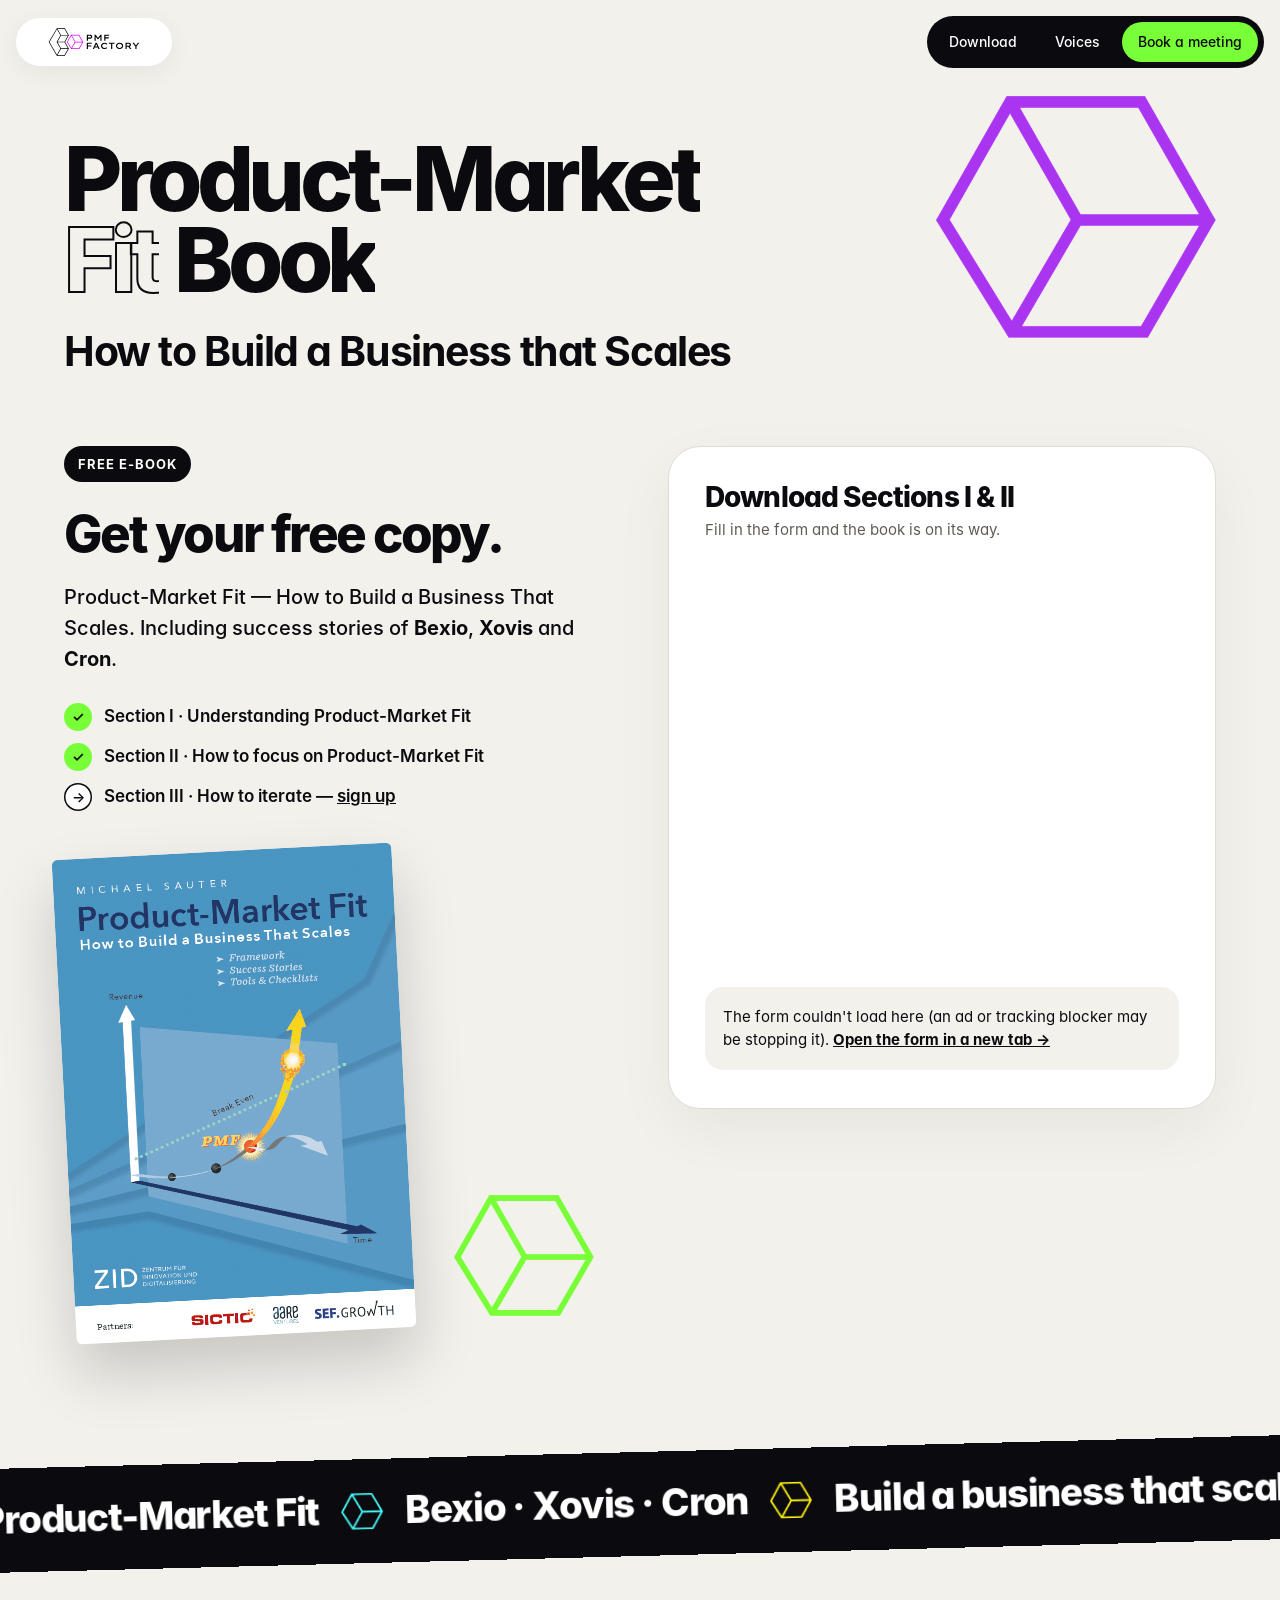
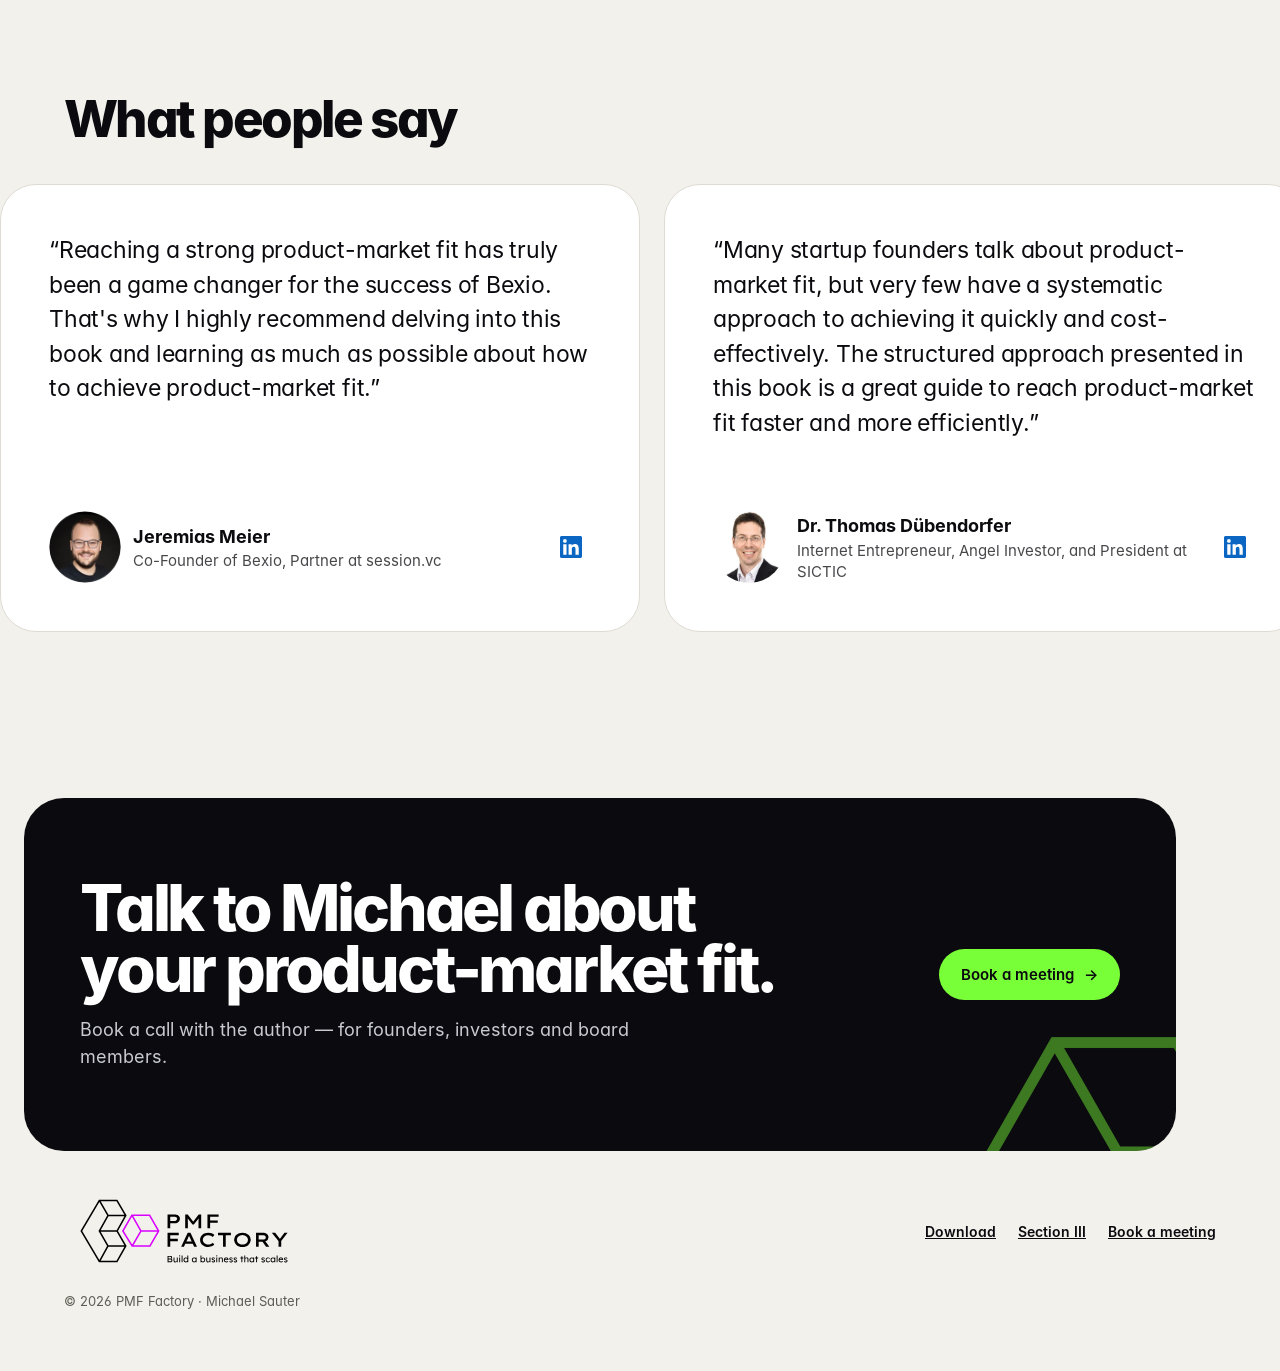
==== commit 9b20ff91: "Update site pages and styles; redirect book subdomain to book.html Co-Authored-By: Claude Opus 5.5 <" ====
--- a/index.html
+++ b/index.html
@@ -1,5 +1,6 @@
 <!doctype html>
 <html lang="en"><head><meta charset="utf-8"><meta name="viewport" content="width=device-width, initial-scale=1">
+<script>if(location.hostname.indexOf('book.')===0){location.replace('https://pmf-factory.com/book.html'+location.search+location.hash);}</script>
 <title>PMF Factory — Product-Market Fit Book</title>
 <meta name="description" content="Product-Market Fit: How to Build a Business That Scales. Download Sections I & II of Michael Sauter's book for free — with success stories of Bexio, Xovis and Cron.">
 <link rel="canonical" href="https://www.pmf-factory.ch/">
@@ -34,20 +35,20 @@
 <div class="marquee" aria-hidden="true"><div class="track"><span>Product-Market Fit <img class="cube" src="assets/brand/cube-blue.png" alt="" aria-hidden="true"></span><span>Bexio · Xovis · Cron <img class="cube" src="assets/brand/cube-yellow.png" alt="" aria-hidden="true"></span><span>Build a business that scales <img class="cube" src="assets/brand/cube-green.png" alt="" aria-hidden="true"></span><span>Product-Market Fit <img class="cube" src="assets/brand/cube-purple.png" alt="" aria-hidden="true"></span><span>Bexio · Xovis · Cron <img class="cube" src="assets/brand/cube-pinkpurple.png" alt="" aria-hidden="true"></span><span>Build a business that scales <img class="cube" src="assets/brand/cube-blue.png" alt="" aria-hidden="true"></span><span>Product-Market Fit <img class="cube" src="assets/brand/cube-blue.png" alt="" aria-hidden="true"></span><span>Bexio · Xovis · Cron <img class="cube" src="assets/brand/cube-yellow.png" alt="" aria-hidden="true"></span><span>Build a business that scales <img class="cube" src="assets/brand/cube-green.png" alt="" aria-hidden="true"></span><span>Product-Market Fit <img class="cube" src="assets/brand/cube-purple.png" alt="" aria-hidden="true"></span><span>Bexio · Xovis · Cron <img class="cube" src="assets/brand/cube-pinkpurple.png" alt="" aria-hidden="true"></span><span>Build a business that scales <img class="cube" src="assets/brand/cube-blue.png" alt="" aria-hidden="true"></span></div></div>
 <section class="voices" id="voices"><div class="wrap"><h2 class="reveal">What people say</h2></div>
 <div class="belt"><figure class="t t0" ><blockquote>“Reaching a strong product-market fit has truly been a game changer for the success of Bexio. That's why I highly recommend delving into this book and learning as much as possible about how to achieve product-market fit.”</blockquote>
-<figcaption><img src="assets/images/Jeremias.webp" alt="Jeremias Meier" width="44" height="44"><span><strong>Jeremias Meier</strong><small>Co-Founder of Bexio, Partner at session.vc</small></span></figcaption></figure><figure class="t t1" ><blockquote>“Many startup founders talk about product-market fit, but very few have a systematic approach to achieving it quickly and cost-effectively. The structured approach presented in this book is a great guide to reach product-market fit faster and more efficiently.”</blockquote>
-<figcaption><img src="assets/images/thomas-duebendorfer.webp" alt="Dr. Thomas Dübendorfer" width="44" height="44"><span><strong>Dr. Thomas Dübendorfer</strong><small>Internet Entrepreneur, Angel Investor, and President at SICTIC</small></span></figcaption></figure><figure class="t t2" ><blockquote>“This book has what it takes to become a standard work in the startup environment. It deals with a startup's fundamental question: How can I grow successfully? This book answers that question in a credible way.”</blockquote>
-<figcaption><img src="assets/images/thierry-kneissler.webp" alt="Thierry Kneissler" width="44" height="44"><span><strong>Thierry Kneissler</strong><small>Co-Founder Twint, Board Member of various startups</small></span></figcaption></figure><figure class="t t3" ><blockquote>“This handbook is a powerful read for investors to secure a well-use of provided funds and enhances the chance of a positive return. It is in the interest of investors to avoid premature scaling. Therefore, the importance of a strong product-market fit before scaling cannot be underemphasized.”</blockquote>
-<figcaption><img src="assets/images/ruediger-petrikowski.webp" alt="Rüdiger Petrikowski" width="44" height="44"><span><strong>Rüdiger Petrikowski</strong><small>Vice President at ZID KMU Capital, Regional Director Berne at SICTIC</small></span></figcaption></figure><figure class="t t4" ><blockquote>“This book is an easy read, packed with relevant facts, clear use cases and quotes that hit the mark. Written from a start-up perspective with personal experience, it's a practical guide that motivates and reminds entrepreneurs of the challenges they may face, including the pitfalls of rapid growth.”</blockquote>
-<figcaption><img src="assets/images/kathrin-wolff-schmandt.webp" alt="Kathrin Wolff Schmandt" width="44" height="44"><span><strong>Kathrin Wolff Schmandt</strong><small>Board Member/Strategic Growth Specialist / Innovation Accelerator</small></span></figcaption></figure><figure class="t t0" aria-hidden="true"><blockquote>“Reaching a strong product-market fit has truly been a game changer for the success of Bexio. That's why I highly recommend delving into this book and learning as much as possible about how to achieve product-market fit.”</blockquote>
-<figcaption><img src="assets/images/Jeremias.webp" alt="Jeremias Meier" width="44" height="44"><span><strong>Jeremias Meier</strong><small>Co-Founder of Bexio, Partner at session.vc</small></span></figcaption></figure><figure class="t t1" aria-hidden="true"><blockquote>“Many startup founders talk about product-market fit, but very few have a systematic approach to achieving it quickly and cost-effectively. The structured approach presented in this book is a great guide to reach product-market fit faster and more efficiently.”</blockquote>
-<figcaption><img src="assets/images/thomas-duebendorfer.webp" alt="Dr. Thomas Dübendorfer" width="44" height="44"><span><strong>Dr. Thomas Dübendorfer</strong><small>Internet Entrepreneur, Angel Investor, and President at SICTIC</small></span></figcaption></figure><figure class="t t2" aria-hidden="true"><blockquote>“This book has what it takes to become a standard work in the startup environment. It deals with a startup's fundamental question: How can I grow successfully? This book answers that question in a credible way.”</blockquote>
-<figcaption><img src="assets/images/thierry-kneissler.webp" alt="Thierry Kneissler" width="44" height="44"><span><strong>Thierry Kneissler</strong><small>Co-Founder Twint, Board Member of various startups</small></span></figcaption></figure><figure class="t t3" aria-hidden="true"><blockquote>“This handbook is a powerful read for investors to secure a well-use of provided funds and enhances the chance of a positive return. It is in the interest of investors to avoid premature scaling. Therefore, the importance of a strong product-market fit before scaling cannot be underemphasized.”</blockquote>
-<figcaption><img src="assets/images/ruediger-petrikowski.webp" alt="Rüdiger Petrikowski" width="44" height="44"><span><strong>Rüdiger Petrikowski</strong><small>Vice President at ZID KMU Capital, Regional Director Berne at SICTIC</small></span></figcaption></figure><figure class="t t4" aria-hidden="true"><blockquote>“This book is an easy read, packed with relevant facts, clear use cases and quotes that hit the mark. Written from a start-up perspective with personal experience, it's a practical guide that motivates and reminds entrepreneurs of the challenges they may face, including the pitfalls of rapid growth.”</blockquote>
-<figcaption><img src="assets/images/kathrin-wolff-schmandt.webp" alt="Kathrin Wolff Schmandt" width="44" height="44"><span><strong>Kathrin Wolff Schmandt</strong><small>Board Member/Strategic Growth Specialist / Innovation Accelerator</small></span></figcaption></figure></div></section>
+<figcaption><img src="assets/images/Jeremias.webp" alt="Jeremias Meier" width="44" height="44"><span><strong>Jeremias Meier</strong><small>Co-Founder of Bexio, Partner at session.vc</small></span><a class="li" href="https://www.linkedin.com/in/jeremias-meier/" target="_blank" rel="noopener" aria-label="Jeremias Meier on LinkedIn"><svg viewBox="0 0 24 24" width="22" height="22" aria-hidden="true"><path fill="currentColor" d="M20.45 20.45h-3.55v-5.57c0-1.33-.03-3.04-1.85-3.04-1.85 0-2.14 1.45-2.14 2.94v5.67H9.35V9h3.41v1.56h.05c.48-.9 1.64-1.85 3.37-1.85 3.6 0 4.27 2.37 4.27 5.46v6.28zM5.34 7.43a2.06 2.06 0 1 1 0-4.12 2.06 2.06 0 0 1 0 4.12zM7.12 20.45H3.56V9h3.56v11.45zM22.22 0H1.77C.79 0 0 .77 0 1.73v20.54C0 23.23.79 24 1.77 24h20.45c.98 0 1.78-.77 1.78-1.73V1.73C24 .77 23.2 0 22.22 0z"/></svg></a></figcaption></figure><figure class="t t1" ><blockquote>“Many startup founders talk about product-market fit, but very few have a systematic approach to achieving it quickly and cost-effectively. The structured approach presented in this book is a great guide to reach product-market fit faster and more efficiently.”</blockquote>
+<figcaption><img src="assets/images/thomas-duebendorfer.webp" alt="Dr. Thomas Dübendorfer" width="44" height="44"><span><strong>Dr. Thomas Dübendorfer</strong><small>Internet Entrepreneur, Angel Investor, and President at SICTIC</small></span><a class="li" href="https://www.linkedin.com/in/duebendorfer/" target="_blank" rel="noopener" aria-label="Dr. Thomas Dübendorfer on LinkedIn"><svg viewBox="0 0 24 24" width="22" height="22" aria-hidden="true"><path fill="currentColor" d="M20.45 20.45h-3.55v-5.57c0-1.33-.03-3.04-1.85-3.04-1.85 0-2.14 1.45-2.14 2.94v5.67H9.35V9h3.41v1.56h.05c.48-.9 1.64-1.85 3.37-1.85 3.6 0 4.27 2.37 4.27 5.46v6.28zM5.34 7.43a2.06 2.06 0 1 1 0-4.12 2.06 2.06 0 0 1 0 4.12zM7.12 20.45H3.56V9h3.56v11.45zM22.22 0H1.77C.79 0 0 .77 0 1.73v20.54C0 23.23.79 24 1.77 24h20.45c.98 0 1.78-.77 1.78-1.73V1.73C24 .77 23.2 0 22.22 0z"/></svg></a></figcaption></figure><figure class="t t2" ><blockquote>“This book has what it takes to become a standard work in the startup environment. It deals with a startup's fundamental question: How can I grow successfully? This book answers that question in a credible way.”</blockquote>
+<figcaption><img src="assets/images/thierry-kneissler.webp" alt="Thierry Kneissler" width="44" height="44"><span><strong>Thierry Kneissler</strong><small>Co-Founder Twint, Board Member of various startups</small></span><a class="li" href="https://www.linkedin.com/in/thierrykneissler/" target="_blank" rel="noopener" aria-label="Thierry Kneissler on LinkedIn"><svg viewBox="0 0 24 24" width="22" height="22" aria-hidden="true"><path fill="currentColor" d="M20.45 20.45h-3.55v-5.57c0-1.33-.03-3.04-1.85-3.04-1.85 0-2.14 1.45-2.14 2.94v5.67H9.35V9h3.41v1.56h.05c.48-.9 1.64-1.85 3.37-1.85 3.6 0 4.27 2.37 4.27 5.46v6.28zM5.34 7.43a2.06 2.06 0 1 1 0-4.12 2.06 2.06 0 0 1 0 4.12zM7.12 20.45H3.56V9h3.56v11.45zM22.22 0H1.77C.79 0 0 .77 0 1.73v20.54C0 23.23.79 24 1.77 24h20.45c.98 0 1.78-.77 1.78-1.73V1.73C24 .77 23.2 0 22.22 0z"/></svg></a></figcaption></figure><figure class="t t3" ><blockquote>“This handbook is a powerful read for investors to secure a well-use of provided funds and enhances the chance of a positive return. It is in the interest of investors to avoid premature scaling. Therefore, the importance of a strong product-market fit before scaling cannot be underemphasized.”</blockquote>
+<figcaption><img src="assets/images/ruediger-petrikowski.webp" alt="Rüdiger Petrikowski" width="44" height="44"><span><strong>Rüdiger Petrikowski</strong><small>Vice President at ZID KMU Capital, Regional Director Berne at SICTIC</small></span><a class="li" href="https://www.linkedin.com/in/ruedigerpetrikowski/" target="_blank" rel="noopener" aria-label="Rüdiger Petrikowski on LinkedIn"><svg viewBox="0 0 24 24" width="22" height="22" aria-hidden="true"><path fill="currentColor" d="M20.45 20.45h-3.55v-5.57c0-1.33-.03-3.04-1.85-3.04-1.85 0-2.14 1.45-2.14 2.94v5.67H9.35V9h3.41v1.56h.05c.48-.9 1.64-1.85 3.37-1.85 3.6 0 4.27 2.37 4.27 5.46v6.28zM5.34 7.43a2.06 2.06 0 1 1 0-4.12 2.06 2.06 0 0 1 0 4.12zM7.12 20.45H3.56V9h3.56v11.45zM22.22 0H1.77C.79 0 0 .77 0 1.73v20.54C0 23.23.79 24 1.77 24h20.45c.98 0 1.78-.77 1.78-1.73V1.73C24 .77 23.2 0 22.22 0z"/></svg></a></figcaption></figure><figure class="t t4" ><blockquote>“This book is an easy read, packed with relevant facts, clear use cases and quotes that hit the mark. Written from a start-up perspective with personal experience, it's a practical guide that motivates and reminds entrepreneurs of the challenges they may face, including the pitfalls of rapid growth.”</blockquote>
+<figcaption><img src="assets/images/kathrin-wolff-schmandt.webp" alt="Kathrin Wolff Schmandt" width="44" height="44"><span><strong>Kathrin Wolff Schmandt</strong><small>Board Member/Strategic Growth Specialist / Innovation Accelerator</small></span><a class="li" href="https://www.linkedin.com/in/kathrin-wolff-schmandt-853b3318/" target="_blank" rel="noopener" aria-label="Kathrin Wolff Schmandt on LinkedIn"><svg viewBox="0 0 24 24" width="22" height="22" aria-hidden="true"><path fill="currentColor" d="M20.45 20.45h-3.55v-5.57c0-1.33-.03-3.04-1.85-3.04-1.85 0-2.14 1.45-2.14 2.94v5.67H9.35V9h3.41v1.56h.05c.48-.9 1.64-1.85 3.37-1.85 3.6 0 4.27 2.37 4.27 5.46v6.28zM5.34 7.43a2.06 2.06 0 1 1 0-4.12 2.06 2.06 0 0 1 0 4.12zM7.12 20.45H3.56V9h3.56v11.45zM22.22 0H1.77C.79 0 0 .77 0 1.73v20.54C0 23.23.79 24 1.77 24h20.45c.98 0 1.78-.77 1.78-1.73V1.73C24 .77 23.2 0 22.22 0z"/></svg></a></figcaption></figure><figure class="t t0" aria-hidden="true"><blockquote>“Reaching a strong product-market fit has truly been a game changer for the success of Bexio. That's why I highly recommend delving into this book and learning as much as possible about how to achieve product-market fit.”</blockquote>
+<figcaption><img src="assets/images/Jeremias.webp" alt="Jeremias Meier" width="44" height="44"><span><strong>Jeremias Meier</strong><small>Co-Founder of Bexio, Partner at session.vc</small></span><a class="li" href="https://www.linkedin.com/in/jeremias-meier/" target="_blank" rel="noopener" aria-label="Jeremias Meier on LinkedIn" tabindex="-1"><svg viewBox="0 0 24 24" width="22" height="22" aria-hidden="true"><path fill="currentColor" d="M20.45 20.45h-3.55v-5.57c0-1.33-.03-3.04-1.85-3.04-1.85 0-2.14 1.45-2.14 2.94v5.67H9.35V9h3.41v1.56h.05c.48-.9 1.64-1.85 3.37-1.85 3.6 0 4.27 2.37 4.27 5.46v6.28zM5.34 7.43a2.06 2.06 0 1 1 0-4.12 2.06 2.06 0 0 1 0 4.12zM7.12 20.45H3.56V9h3.56v11.45zM22.22 0H1.77C.79 0 0 .77 0 1.73v20.54C0 23.23.79 24 1.77 24h20.45c.98 0 1.78-.77 1.78-1.73V1.73C24 .77 23.2 0 22.22 0z"/></svg></a></figcaption></figure><figure class="t t1" aria-hidden="true"><blockquote>“Many startup founders talk about product-market fit, but very few have a systematic approach to achieving it quickly and cost-effectively. The structured approach presented in this book is a great guide to reach product-market fit faster and more efficiently.”</blockquote>
+<figcaption><img src="assets/images/thomas-duebendorfer.webp" alt="Dr. Thomas Dübendorfer" width="44" height="44"><span><strong>Dr. Thomas Dübendorfer</strong><small>Internet Entrepreneur, Angel Investor, and President at SICTIC</small></span><a class="li" href="https://www.linkedin.com/in/duebendorfer/" target="_blank" rel="noopener" aria-label="Dr. Thomas Dübendorfer on LinkedIn" tabindex="-1"><svg viewBox="0 0 24 24" width="22" height="22" aria-hidden="true"><path fill="currentColor" d="M20.45 20.45h-3.55v-5.57c0-1.33-.03-3.04-1.85-3.04-1.85 0-2.14 1.45-2.14 2.94v5.67H9.35V9h3.41v1.56h.05c.48-.9 1.64-1.85 3.37-1.85 3.6 0 4.27 2.37 4.27 5.46v6.28zM5.34 7.43a2.06 2.06 0 1 1 0-4.12 2.06 2.06 0 0 1 0 4.12zM7.12 20.45H3.56V9h3.56v11.45zM22.22 0H1.77C.79 0 0 .77 0 1.73v20.54C0 23.23.79 24 1.77 24h20.45c.98 0 1.78-.77 1.78-1.73V1.73C24 .77 23.2 0 22.22 0z"/></svg></a></figcaption></figure><figure class="t t2" aria-hidden="true"><blockquote>“This book has what it takes to become a standard work in the startup environment. It deals with a startup's fundamental question: How can I grow successfully? This book answers that question in a credible way.”</blockquote>
+<figcaption><img src="assets/images/thierry-kneissler.webp" alt="Thierry Kneissler" width="44" height="44"><span><strong>Thierry Kneissler</strong><small>Co-Founder Twint, Board Member of various startups</small></span><a class="li" href="https://www.linkedin.com/in/thierrykneissler/" target="_blank" rel="noopener" aria-label="Thierry Kneissler on LinkedIn" tabindex="-1"><svg viewBox="0 0 24 24" width="22" height="22" aria-hidden="true"><path fill="currentColor" d="M20.45 20.45h-3.55v-5.57c0-1.33-.03-3.04-1.85-3.04-1.85 0-2.14 1.45-2.14 2.94v5.67H9.35V9h3.41v1.56h.05c.48-.9 1.64-1.85 3.37-1.85 3.6 0 4.27 2.37 4.27 5.46v6.28zM5.34 7.43a2.06 2.06 0 1 1 0-4.12 2.06 2.06 0 0 1 0 4.12zM7.12 20.45H3.56V9h3.56v11.45zM22.22 0H1.77C.79 0 0 .77 0 1.73v20.54C0 23.23.79 24 1.77 24h20.45c.98 0 1.78-.77 1.78-1.73V1.73C24 .77 23.2 0 22.22 0z"/></svg></a></figcaption></figure><figure class="t t3" aria-hidden="true"><blockquote>“This handbook is a powerful read for investors to secure a well-use of provided funds and enhances the chance of a positive return. It is in the interest of investors to avoid premature scaling. Therefore, the importance of a strong product-market fit before scaling cannot be underemphasized.”</blockquote>
+<figcaption><img src="assets/images/ruediger-petrikowski.webp" alt="Rüdiger Petrikowski" width="44" height="44"><span><strong>Rüdiger Petrikowski</strong><small>Vice President at ZID KMU Capital, Regional Director Berne at SICTIC</small></span><a class="li" href="https://www.linkedin.com/in/ruedigerpetrikowski/" target="_blank" rel="noopener" aria-label="Rüdiger Petrikowski on LinkedIn" tabindex="-1"><svg viewBox="0 0 24 24" width="22" height="22" aria-hidden="true"><path fill="currentColor" d="M20.45 20.45h-3.55v-5.57c0-1.33-.03-3.04-1.85-3.04-1.85 0-2.14 1.45-2.14 2.94v5.67H9.35V9h3.41v1.56h.05c.48-.9 1.64-1.85 3.37-1.85 3.6 0 4.27 2.37 4.27 5.46v6.28zM5.34 7.43a2.06 2.06 0 1 1 0-4.12 2.06 2.06 0 0 1 0 4.12zM7.12 20.45H3.56V9h3.56v11.45zM22.22 0H1.77C.79 0 0 .77 0 1.73v20.54C0 23.23.79 24 1.77 24h20.45c.98 0 1.78-.77 1.78-1.73V1.73C24 .77 23.2 0 22.22 0z"/></svg></a></figcaption></figure><figure class="t t4" aria-hidden="true"><blockquote>“This book is an easy read, packed with relevant facts, clear use cases and quotes that hit the mark. Written from a start-up perspective with personal experience, it's a practical guide that motivates and reminds entrepreneurs of the challenges they may face, including the pitfalls of rapid growth.”</blockquote>
+<figcaption><img src="assets/images/kathrin-wolff-schmandt.webp" alt="Kathrin Wolff Schmandt" width="44" height="44"><span><strong>Kathrin Wolff Schmandt</strong><small>Board Member/Strategic Growth Specialist / Innovation Accelerator</small></span><a class="li" href="https://www.linkedin.com/in/kathrin-wolff-schmandt-853b3318/" target="_blank" rel="noopener" aria-label="Kathrin Wolff Schmandt on LinkedIn" tabindex="-1"><svg viewBox="0 0 24 24" width="22" height="22" aria-hidden="true"><path fill="currentColor" d="M20.45 20.45h-3.55v-5.57c0-1.33-.03-3.04-1.85-3.04-1.85 0-2.14 1.45-2.14 2.94v5.67H9.35V9h3.41v1.56h.05c.48-.9 1.64-1.85 3.37-1.85 3.6 0 4.27 2.37 4.27 5.46v6.28zM5.34 7.43a2.06 2.06 0 1 1 0-4.12 2.06 2.06 0 0 1 0 4.12zM7.12 20.45H3.56V9h3.56v11.45zM22.22 0H1.77C.79 0 0 .77 0 1.73v20.54C0 23.23.79 24 1.77 24h20.45c.98 0 1.78-.77 1.78-1.73V1.73C24 .77 23.2 0 22.22 0z"/></svg></a></figcaption></figure></div></section>
 <div class="wrap meet"><section class="cta reveal"><div><h2>Talk to Michael about your product-market fit.</h2><p>Book a call with the author — for founders, investors and board members.</p></div><a class="btn btn-lime" href="https://meetings-eu1.hubspot.com/michael-sauter?uuid=01936928-e975-4b52-94f2-f57a9d11f961" target="_blank" rel="noopener">Book a meeting <span class="arr" aria-hidden="true">→</span></a><img class="cube" src="assets/brand/cube-green.png" alt="" aria-hidden="true"></section></div>
 </main>
 <footer class="foot"><div class="wrap foot-in"><img src="assets/brand/pmf-logo-slogan.svg" alt="PMF Factory — Build a business that scales" width="240" height="64">
-<nav aria-label="Footer"><a href="index.html#download">Download</a><a href="book.html">Section III</a><a href="https://meetings-eu1.hubspot.com/michael-sauter?uuid=01936928-e975-4b52-94f2-f57a9d11f961" target="_blank" rel="noopener">Book a meeting</a><a href="https://join-hypt.com/michael-sauter-feedback" target="_blank" rel="noopener">Feedback</a></nav>
+<nav aria-label="Footer"><a href="index.html#download">Download</a><a href="book.html">Section III</a><a href="https://meetings-eu1.hubspot.com/michael-sauter?uuid=01936928-e975-4b52-94f2-f57a9d11f961" target="_blank" rel="noopener">Book a meeting</a></nav>
 <p class="fine">© 2026 PMF Factory · Michael Sauter</p></div></footer>
 <script src="assets/js/site.js" defer></script>
 </body></html>
--- a/assets/css/site.css
+++ b/assets/css/site.css
@@ -75,12 +75,18 @@
 
 /* ---- site additions ---- */
 img{height:auto}
+.p8 .hero h1{font-size:clamp(44px,7vw,104px)}
+.p8 .dl h2{font-size:clamp(32px,4vw,56px)}
+.p8 .voices h2{font-size:clamp(32px,4vw,56px);margin-bottom:36px}
+.t figcaption .li{margin-left:auto;flex:none;display:grid;place-items:center;width:40px;height:40px;border-radius:10px;color:#0A66C2;transition:background-color .2s}
+.t figcaption .li:hover{background:#EAF2FB}
+.t figcaption > span{min-width:0}
 .belt{gap:24px}
-.belt .t{width:520px;padding:40px;border-radius:32px;gap:32px}
-.belt .t blockquote{font-size:19px;line-height:1.55;letter-spacing:-.005em}
-.belt .t figcaption img{width:60px;height:60px}
-.belt .t strong{font-size:16px}.belt .t small{font-size:14px}
-@media (max-width:860px){.belt .t{width:330px;padding:30px}.belt .t blockquote{font-size:17px}}
+.belt .t{width:640px;padding:48px;border-radius:36px;gap:36px}
+.belt .t blockquote{font-size:23px;line-height:1.5;letter-spacing:-.01em}
+.belt .t figcaption img{width:72px;height:72px}
+.belt .t strong{font-size:18px}.belt .t small{font-size:15px}
+@media (max-width:860px){.belt .t{width:340px;padding:30px}.belt .t blockquote{font-size:18px}.belt .t figcaption img{width:56px;height:56px}}
 .hero-sub{position:relative;z-index:1;margin:28px 0 0;font-size:clamp(24px,3.2vw,44px);font-weight:700;letter-spacing:-.035em;line-height:1.1;max-width:900px}
 .p8 .hero{min-height:0;padding-bottom:0}
 .p8 .dl{padding-top:72px;padding-bottom:96px}
